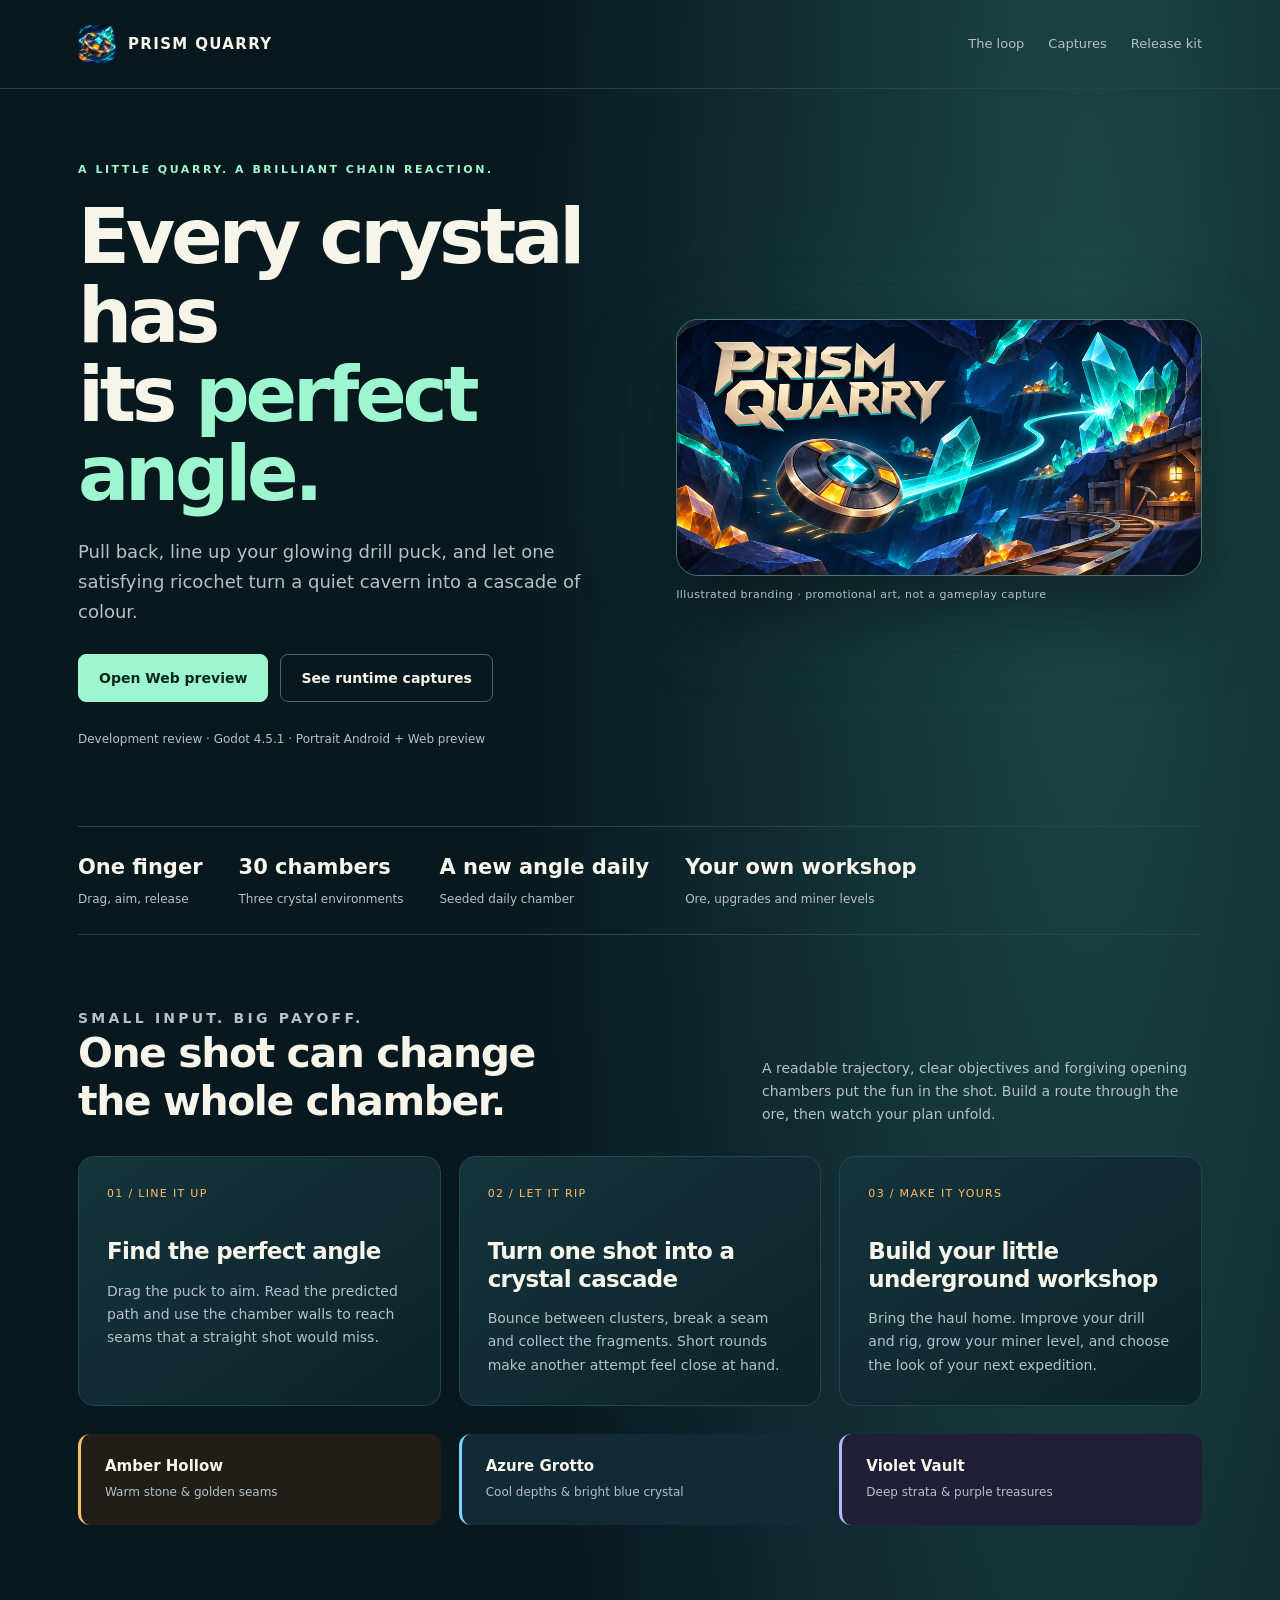
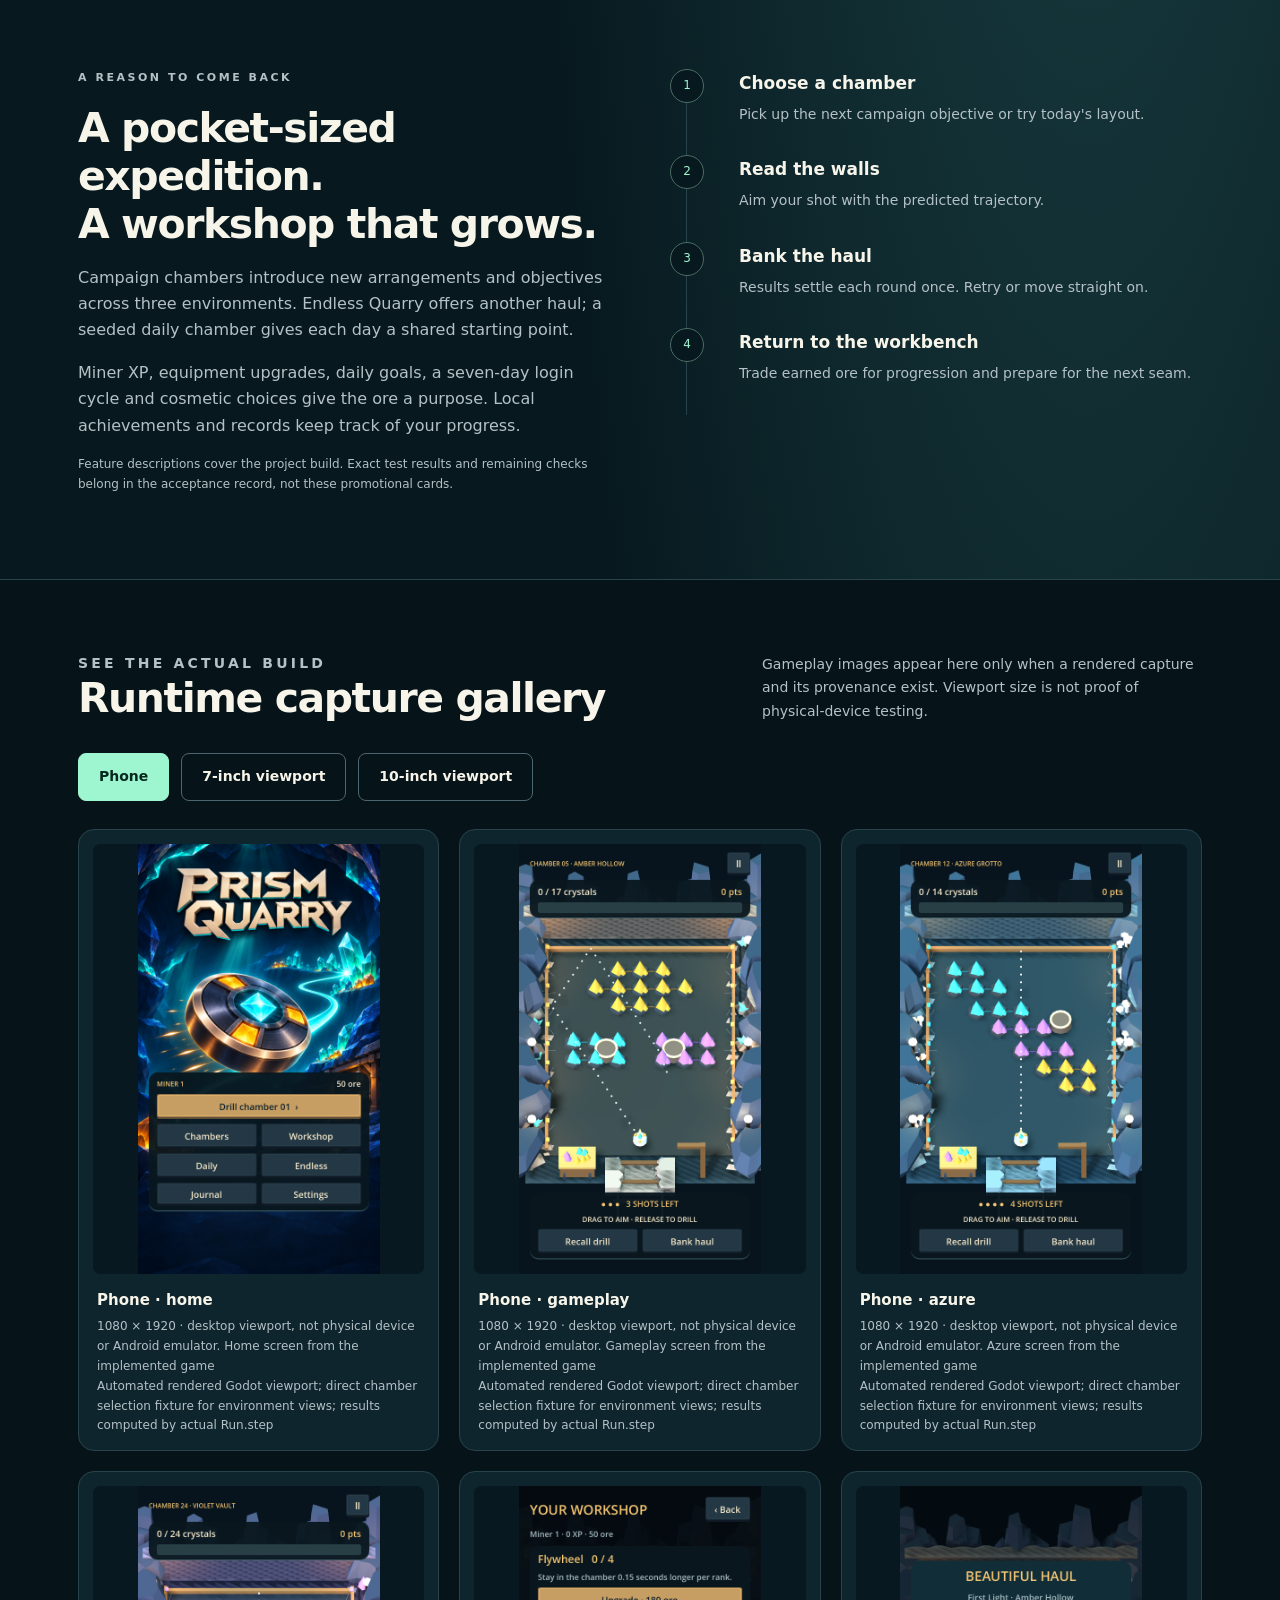
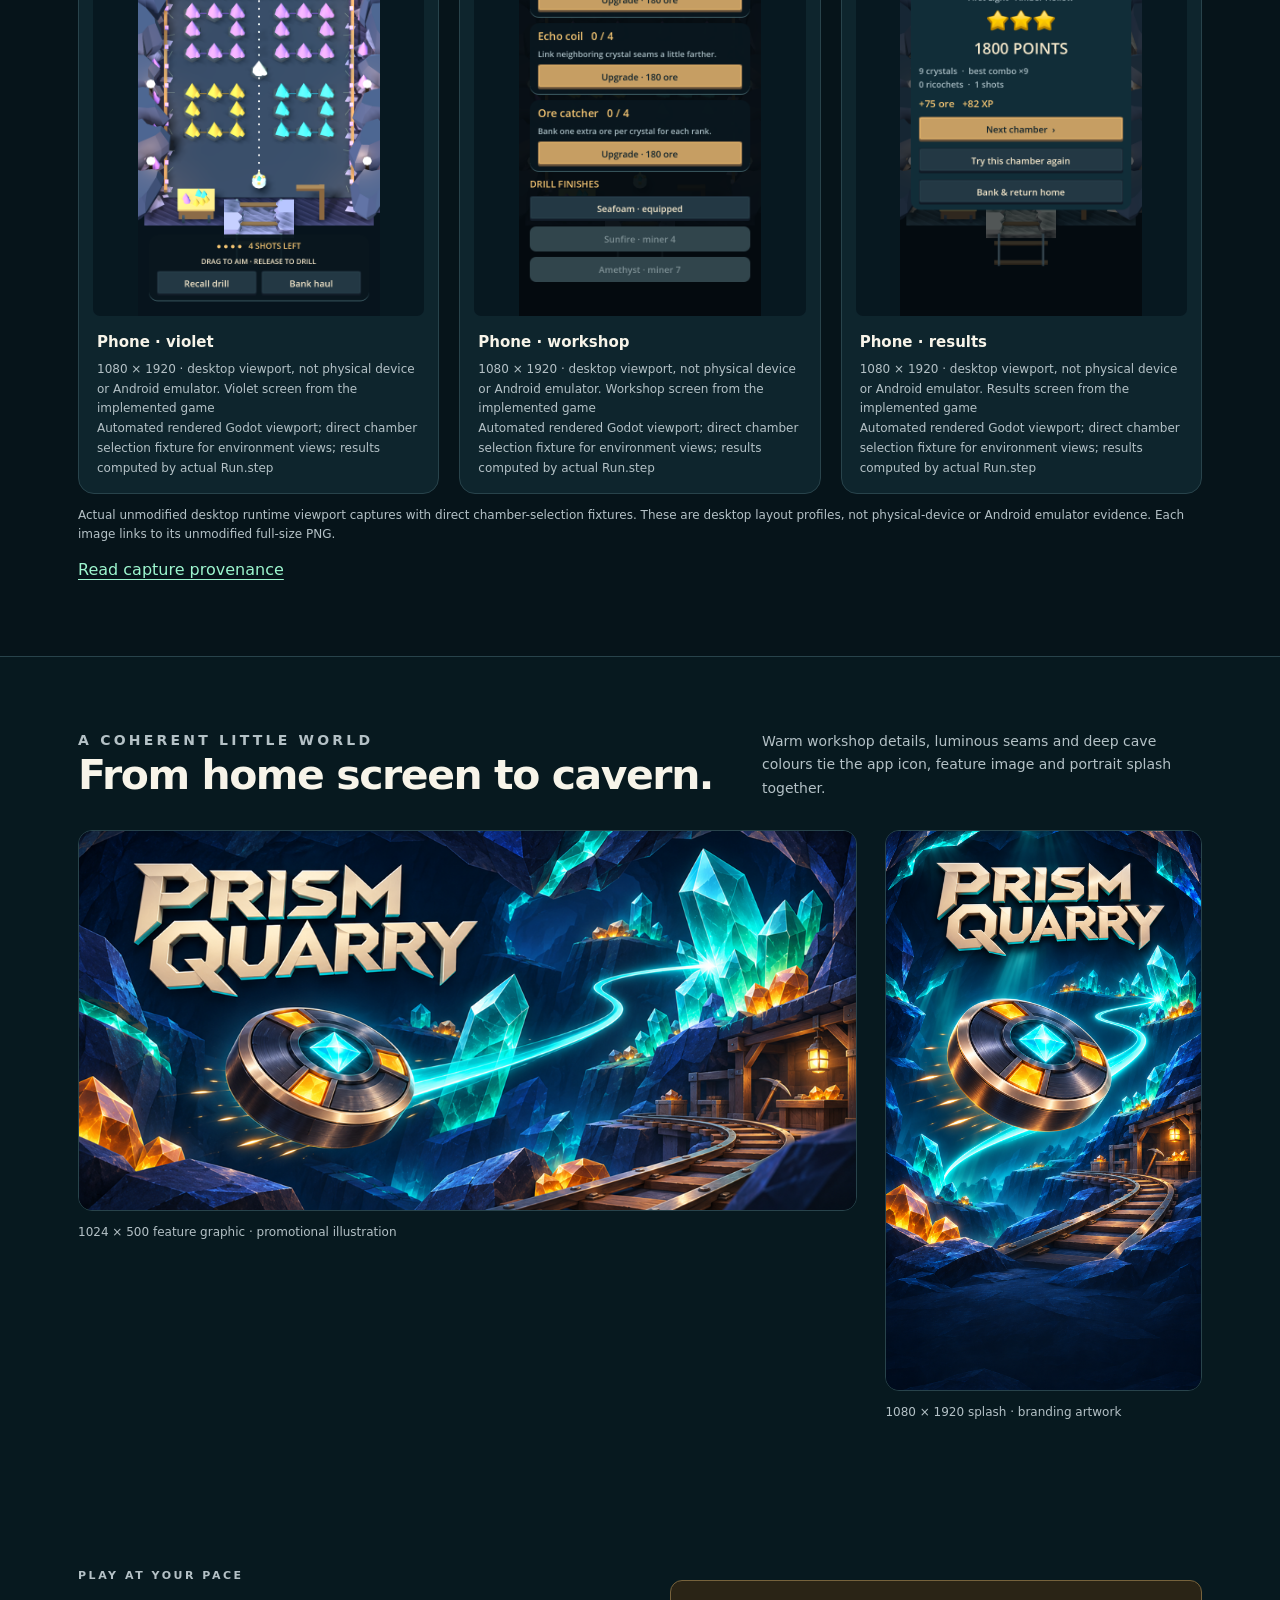
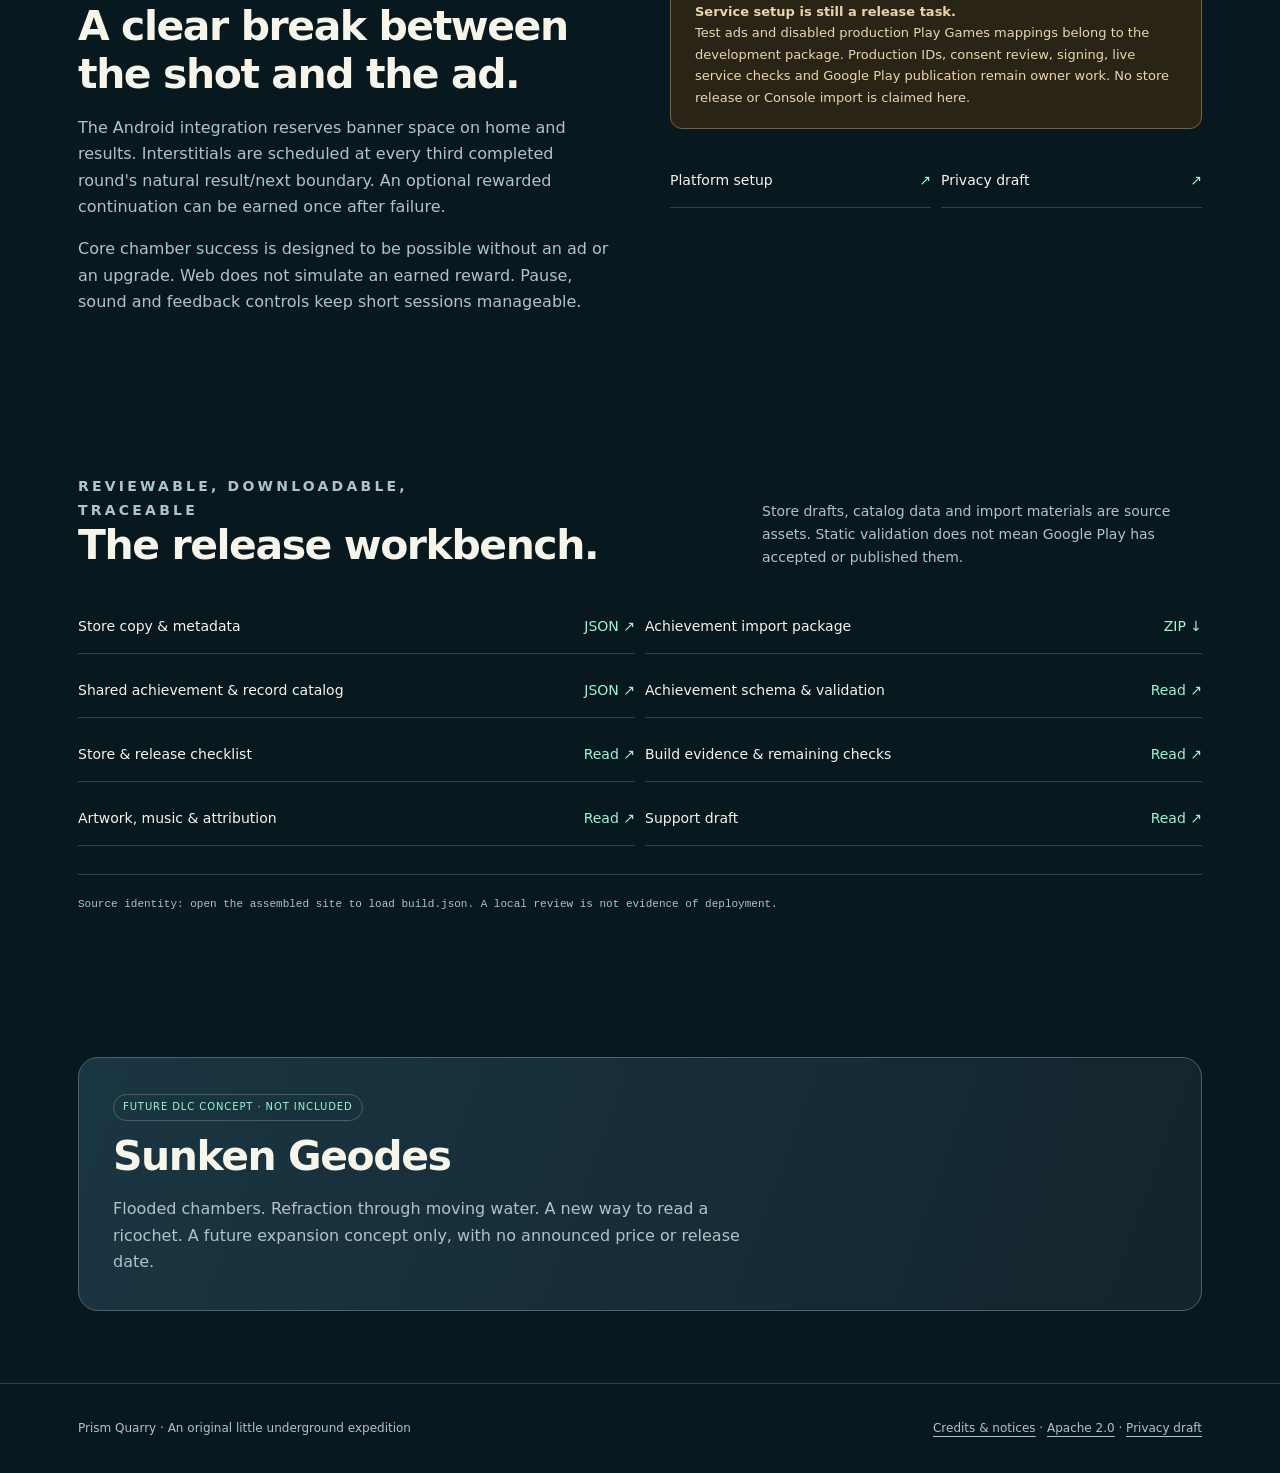
==== review/index.html @ 819bed55 "Build Prism Quarry crystal cascade arcade game" ====
<!doctype html>
<html lang="en"><head><meta charset="utf-8"><meta name="viewport" content="width=device-width,initial-scale=1"><meta name="theme-color" content="#07191f"><meta name="description" content="Prism Quarry development review: a one-finger crystal ricochet game, genuine runtime evidence, and release materials."><title>Prism Quarry — The next great angle</title><link rel="icon" href="../marketing/app-icon-512.png"><link rel="stylesheet" href="style.css"></head>
<body><a class="skip" href="#main">Skip to content</a><header><div class="wrap nav"><a class="brand" href="../"><img src="../marketing/app-icon-512.png" alt="">PRISM QUARRY</a><nav aria-label="Main"><a href="#gameplay">The loop</a><a href="#captures">Captures</a><a href="#release">Release kit</a></nav></div></header>
<main id="main"><div class="wrap"><div class="hero"><div><p class="eyebrow">A little quarry. A brilliant chain reaction.</p><h1>Every crystal has<br>its <em>perfect angle.</em></h1><p class="lede">Pull back, line up your glowing drill puck, and let one satisfying ricochet turn a quiet cavern into a cascade of colour.</p><div class="actions"><a class="button" href="../">Open Web preview</a><a class="button secondary" href="#captures">See runtime captures</a></div><p class="fine">Development review · Godot 4.5.1 · Portrait Android + Web preview</p></div><figure class="hero-art"><img src="../marketing/feature-graphic-1024x500.png" alt="Prism Quarry illustrated cave key art" width="1024" height="500"><figcaption>Illustrated branding · promotional art, not a gameplay capture</figcaption></figure></div><div class="rule"><div><b>One finger</b><span>Drag, aim, release</span></div><div><b>30 chambers</b><span>Three crystal environments</span></div><div><b>A new angle daily</b><span>Seeded daily chamber</span></div><div><b>Your own workshop</b><span>Ore, upgrades and miner levels</span></div></div>
<section id="gameplay"><div class="section-head"><div><p class="eyebrow">Small input. Big payoff.</p><h2>One shot can change<br>the whole chamber.</h2></div><p>A readable trajectory, clear objectives and forgiving opening chambers put the fun in the shot. Build a route through the ore, then watch your plan unfold.</p></div><div class="cards"><article class="card"><span class="number">01 / LINE IT UP</span><h3>Find the perfect angle</h3><p>Drag the puck to aim. Read the predicted path and use the chamber walls to reach seams that a straight shot would miss.</p></article><article class="card"><span class="number">02 / LET IT RIP</span><h3>Turn one shot into a crystal cascade</h3><p>Bounce between clusters, break a seam and collect the fragments. Short rounds make another attempt feel close at hand.</p></article><article class="card"><span class="number">03 / MAKE IT YOURS</span><h3>Build your little underground workshop</h3><p>Bring the haul home. Improve your drill and rig, grow your miner level, and choose the look of your next expedition.</p></article></div><div class="worlds"><div class="world"><b>Amber Hollow</b><small>Warm stone & golden seams</small></div><div class="world"><b>Azure Grotto</b><small>Cool depths & bright blue crystal</small></div><div class="world"><b>Violet Vault</b><small>Deep strata & purple treasures</small></div></div></section>
<section class="split"><div class="copy"><p class="eyebrow">A reason to come back</p><h2>A pocket-sized expedition.<br>A workshop that grows.</h2><p>Campaign chambers introduce new arrangements and objectives across three environments. Endless Quarry offers another haul; a seeded daily chamber gives each day a shared starting point.</p><p>Miner XP, equipment upgrades, daily goals, a seven-day login cycle and cosmetic choices give the ore a purpose. Local achievements and records keep track of your progress.</p><p class="fine">Feature descriptions cover the project build. Exact test results and remaining checks belong in the acceptance record, not these promotional cards.</p></div><ol class="steps"><li><b>Choose a chamber</b><span>Pick up the next campaign objective or try today's layout.</span></li><li><b>Read the walls</b><span>Aim your shot with the predicted trajectory.</span></li><li><b>Bank the haul</b><span>Results settle each round once. Retry or move straight on.</span></li><li><b>Return to the workbench</b><span>Trade earned ore for progression and prepare for the next seam.</span></li></ol></section></div>
<section id="captures" class="evidence"><div class="wrap"><div class="section-head"><div><p class="eyebrow">See the actual build</p><h2>Runtime capture gallery</h2></div><p>Gameplay images appear here only when a rendered capture and its provenance exist. Viewport size is not proof of physical-device testing.</p></div><div id="capture-gallery" class="gallery"><div class="pending"><b>Runtime captures pending</b>The capture manifest has not been loaded. Serve this review over HTTP to load available evidence; no promotional image stands in for gameplay.</div></div><p class="fine" id="capture-note">Capture source and device class will be shown per image. Emulator and physical Android results require separate evidence.</p><a href="../marketing/screenshots/provenance.json">Read capture provenance</a></div></section>
<div class="wrap"><section><div class="section-head"><div><p class="eyebrow">A coherent little world</p><h2>From home screen to cavern.</h2></div><p>Warm workshop details, luminous seams and deep cave colours tie the app icon, feature image and portrait splash together.</p></div><div class="art-grid"><figure><img src="../marketing/feature-graphic-1024x500.png" alt="Prism Quarry illustrated feature graphic" width="1024" height="500" loading="lazy"><figcaption>1024 × 500 feature graphic · promotional illustration</figcaption></figure><figure><img src="../marketing/splash-1080x1920.png" alt="Prism Quarry portrait splash illustration" width="1080" height="1920" loading="lazy"><figcaption>1080 × 1920 splash · branding artwork</figcaption></figure></div></section>
<section class="split"><div class="copy"><p class="eyebrow">Play at your pace</p><h2>A clear break between<br>the shot and the ad.</h2><p>The Android integration reserves banner space on home and results. Interstitials are scheduled at every third completed round's natural result/next boundary. An optional rewarded continuation can be earned once after failure.</p><p>Core chamber success is designed to be possible without an ad or an upgrade. Web does not simulate an earned reward. Pause, sound and feedback controls keep short sessions manageable.</p></div><div><p class="note"><strong>Service setup is still a release task.</strong><br>Test ads and disabled production Play Games mappings belong to the development package. Production IDs, consent review, signing, live service checks and Google Play publication remain owner work. No store release or Console import is claimed here.</p><div class="resources"><a class="resource" href="../docs/PLATFORM_SETUP.md">Platform setup <span>↗</span></a><a class="resource" href="../marketing/store/privacy-draft.html">Privacy draft <span>↗</span></a></div></div></section>
<section id="release"><div class="section-head"><div><p class="eyebrow">Reviewable, downloadable, traceable</p><h2>The release workbench.</h2></div><p>Store drafts, catalog data and import materials are source assets. Static validation does not mean Google Play has accepted or published them.</p></div><div class="resources"><a class="resource" href="../marketing/store/store-listing.json">Store copy & metadata <span>JSON ↗</span></a><a class="resource" href="../marketing/play-games-achievements/prism-quarry-achievements-google-play.zip" download>Achievement import package <span>ZIP ↓</span></a><a class="resource" href="../game/catalog.json">Shared achievement & record catalog <span>JSON ↗</span></a><a class="resource" href="../docs/ACHIEVEMENTS_IMPORT.md">Achievement schema & validation <span>Read ↗</span></a><a class="resource" href="../docs/STORE_AND_RELEASE.md">Store & release checklist <span>Read ↗</span></a><a class="resource" href="../docs/ACCEPTANCE.md">Build evidence & remaining checks <span>Read ↗</span></a><a class="resource" href="../docs/ART_AUDIO.md">Artwork, music & attribution <span>Read ↗</span></a><a class="resource" href="../marketing/store/support.html">Support draft <span>Read ↗</span></a></div><div class="build" id="build-identity">Source identity: open the assembled site to load build.json. A local review is not evidence of deployment.</div></section>
<section><div class="future"><span class="badge">Future DLC concept · not included</span><h2>Sunken Geodes</h2><p>Flooded chambers. Refraction through moving water. A new way to read a ricochet. A future expansion concept only, with no announced price or release date.</p></div></section></div></main><footer><div class="wrap"><span>Prism Quarry · An original little underground expedition</span><span><a href="../NOTICE">Credits & notices</a> · <a href="../LICENSE">Apache 2.0</a> · <a href="../marketing/store/privacy-draft.html">Privacy draft</a></span></div></footer><script src="review.js"></script></body></html>
---- review/style.css ----
:root{color-scheme:dark;--ink:#f7f4e9;--muted:#b4c1c6;--bg:#07191f;--panel:#102830;--line:#28434b;--mint:#9df6cf;--amber:#ffbe68;--violet:#bcb1ff;font-family:Inter,ui-sans-serif,system-ui,-apple-system,BlinkMacSystemFont,"Segoe UI",sans-serif;font-synthesis:none;scroll-behavior:smooth}*{box-sizing:border-box}body{margin:0;background:radial-gradient(ellipse at 85% 5%,#1d4548 0,transparent 38%),var(--bg);color:var(--ink);line-height:1.65}a{color:var(--mint);text-underline-offset:4px}a:hover{color:#fff}button,a{touch-action:manipulation}button{font:inherit}.wrap{max-width:1180px;margin:auto;padding:0 28px}header{border-bottom:1px solid var(--line)}.nav{min-height:88px;display:flex;justify-content:space-between;align-items:center;gap:24px}.brand{color:var(--ink);text-decoration:none;font-weight:800;letter-spacing:.09em;font-size:15px;display:flex;align-items:center;gap:12px}.brand img{width:38px;height:38px;border-radius:10px}.nav nav{display:flex;gap:24px;flex-wrap:wrap}.nav nav a{font-size:13px;color:var(--muted);text-decoration:none}.eyebrow{text-transform:uppercase;font-size:11px;letter-spacing:.23em;font-weight:800;color:var(--mint);margin:0 0 18px}.hero{padding:72px 0 64px;display:grid;grid-template-columns:1.05fr 1fr;gap:46px;align-items:center}.hero h1{font-size:clamp(42px,6vw,76px);line-height:1.04;letter-spacing:-.055em;margin:0 0 24px;font-weight:850}.hero h1 em{color:var(--mint);font-style:normal}.lede{color:var(--muted);font-size:18px;max-width:560px}.actions{display:flex;flex-wrap:wrap;gap:12px;margin:28px 0}.button{display:inline-flex;justify-content:center;align-items:center;min-height:48px;border:1px solid var(--mint);background:var(--mint);padding:11px 20px;border-radius:8px;color:#08271e;text-decoration:none;font-weight:750;font-size:14px;cursor:pointer}.button:hover{color:#061b17;background:#c2ffe4}.button.secondary{background:transparent;color:var(--ink);border-color:#4c666f}.button.secondary:hover{border-color:var(--mint)}.fine{font-size:12px;color:var(--muted)}.hero-art{position:relative;margin:0;isolation:isolate}.hero-art:before{content:"";position:absolute;z-index:-1;inset:15% 8%;background:#45cda7;filter:blur(90px);opacity:.17}.hero-art img{display:block;width:100%;height:auto;border:1px solid #49746a;border-radius:22px;box-shadow:0 32px 80px #0008}.hero-art figcaption{font-size:11px;color:var(--muted);margin-top:10px;letter-spacing:.04em}.rule{display:flex;gap:36px;flex-wrap:wrap;border-top:1px solid var(--line);border-bottom:1px solid var(--line);padding:23px 0}.rule b{color:var(--ink);font-size:21px;display:block}.rule span{font-size:12px;color:var(--muted)}section{padding:72px 0}.section-head{display:flex;justify-content:space-between;gap:30px;align-items:end;margin-bottom:30px}.section-head h2,h2{font-size:clamp(28px,3.2vw,42px);line-height:1.17;letter-spacing:-.035em;margin:0}.section-head p{max-width:440px;color:var(--muted);margin:0;font-size:14px}.cards{display:grid;grid-template-columns:repeat(3,1fr);gap:18px}.card{padding:28px;border:1px solid var(--line);border-radius:16px;background:linear-gradient(145deg,#15333b,#0c242c)}.card .number{font-size:11px;letter-spacing:.12em;color:var(--amber);margin-bottom:35px;display:block}.card h3{font-size:23px;line-height:1.2;letter-spacing:-.03em;margin:0 0 14px}.card p{font-size:14px;color:var(--muted);margin:0}.worlds{margin-top:28px;display:grid;grid-template-columns:repeat(3,1fr);gap:18px}.world{padding:20px 24px;border-radius:12px;background:#211e17;border-left:3px solid var(--amber)}.world:nth-child(2){background:#112a35;border-color:#78d7fc}.world:nth-child(3){background:#211e37;border-color:var(--violet)}.world b{display:block;font-size:15px}.world small{color:var(--muted);font-size:12px}.split{display:grid;grid-template-columns:1fr 1fr;gap:60px;align-items:start}.copy p{color:var(--muted)}.copy h3{margin-top:32px}.steps{counter-reset:steps;list-style:none;margin:0;padding:0}.steps li{counter-increment:steps;position:relative;padding:0 0 28px 52px;border-left:1px solid var(--line);margin-left:16px}.steps li:before{content:counter(steps);position:absolute;left:-17px;top:0;width:32px;height:32px;display:grid;place-items:center;border:1px solid #4a6c63;background:var(--bg);border-radius:50%;font-size:12px;color:var(--mint)}.steps b{display:block;font-size:17px;margin-bottom:4px}.steps span{font-size:14px;color:var(--muted)}.evidence{border-top:1px solid var(--line);border-bottom:1px solid var(--line);background:#06141a}.gallery{display:grid;grid-template-columns:repeat(3,minmax(0,1fr));gap:20px}.capture{margin:0;background:#0e252d;border:1px solid var(--line);border-radius:16px;padding:14px;min-width:0}.capture a{display:block}.capture img{width:100%;height:430px;object-fit:contain;display:block;background:#071820;border-radius:7px}.capture figcaption{font-size:12px;color:var(--muted);padding:14px 4px 0;overflow-wrap:anywhere}.capture strong{display:block;color:var(--ink);font-size:15px;margin-bottom:5px}.pending{padding:32px;border:1px dashed #52636a;border-radius:14px;color:var(--muted);grid-column:1/-1}.pending b{color:var(--ink);display:block;margin-bottom:6px}.badge{display:inline-block;font-size:10px;border:1px solid #496259;padding:4px 9px;border-radius:20px;letter-spacing:.09em;text-transform:uppercase;color:var(--mint)}.art-grid{display:grid;grid-template-columns:1.6fr .65fr;gap:28px;align-items:start}.art-grid figure{margin:0}.art-grid img{max-width:100%;height:auto;border-radius:14px;border:1px solid var(--line);display:block}.art-grid figcaption{color:var(--muted);font-size:12px;padding-top:12px}.note{border:1px solid #76623c;background:#2a2416;padding:20px 24px;border-radius:12px;font-size:13px;color:#ead6ae}.resources{display:grid;grid-template-columns:repeat(2,minmax(0,1fr));gap:10px;margin-top:25px}.resource{display:flex;justify-content:space-between;align-items:center;gap:20px;border-bottom:1px solid var(--line);padding:15px 0;text-decoration:none;color:var(--ink);font-size:14px}.resource span{color:var(--mint)}.future{border:1px solid #50616b;border-radius:20px;padding:34px;background:linear-gradient(110deg,#1a3642,#13242c)}.future p{max-width:660px;color:var(--muted);margin-bottom:0}.future h2{margin:12px 0}.build{font-family:ui-monospace,SFMono-Regular,Consolas,monospace;font-size:11px;overflow-wrap:anywhere;color:var(--muted);border-top:1px solid var(--line);padding-top:20px;margin-top:28px}footer{padding:35px 0;border-top:1px solid var(--line);font-size:12px;color:var(--muted)}footer .wrap{display:flex;justify-content:space-between;gap:20px;flex-wrap:wrap}footer a{color:var(--muted)}:focus-visible{outline:3px solid var(--amber);outline-offset:5px}.skip{position:absolute;top:-100px;left:20px;z-index:30;background:var(--mint);color:#062018;padding:12px}.skip:focus{top:10px}.play-shell{padding:22px;border:1px solid var(--line);border-radius:20px;background:#041116;display:grid;place-items:center}.play-shell iframe{width:100%;max-width:460px;height:min(82vh,820px);min-height:500px;border:0;border-radius:10px;background:#0b2028}.play-intro{text-align:center;max-width:470px;padding:60px 20px}.play-intro h2{font-size:32px}.play-intro p{color:var(--muted)}[hidden]{display:none!important}@media(max-width:850px){.hero{grid-template-columns:1fr;padding:44px 0;gap:30px}.hero-art{max-width:640px}.hero h1{font-size:58px}.cards{grid-template-columns:1fr}.card .number{margin-bottom:16px}.worlds{gap:10px}.world{padding:16px}.split{grid-template-columns:1fr;gap:28px}.section-head{display:block}.section-head p{margin-top:16px}.gallery{grid-template-columns:repeat(2,minmax(0,1fr))}.art-grid{grid-template-columns:1.4fr .7fr}section{padding:50px 0}}@media(max-width:520px){.wrap{padding:0 20px}.nav{min-height:76px;gap:12px}.nav nav{gap:14px}.nav nav a{font-size:12px}.brand{font-size:12px;letter-spacing:.04em}.brand img{width:28px;height:28px}.hero h1{font-size:44px}.lede{font-size:16px}.worlds,.gallery,.art-grid,.resources{grid-template-columns:1fr}.capture img{height:500px}.rule{gap:22px}.rule b{font-size:19px}.rule span{font-size:11px}.future{padding:25px}.play-shell{padding:6px}.play-shell iframe{min-height:480px}.art-grid figure:last-child{max-width:300px;margin:auto}}@media(prefers-reduced-motion:reduce){html{scroll-behavior:auto}*{animation:none!important;transition:none!important}}
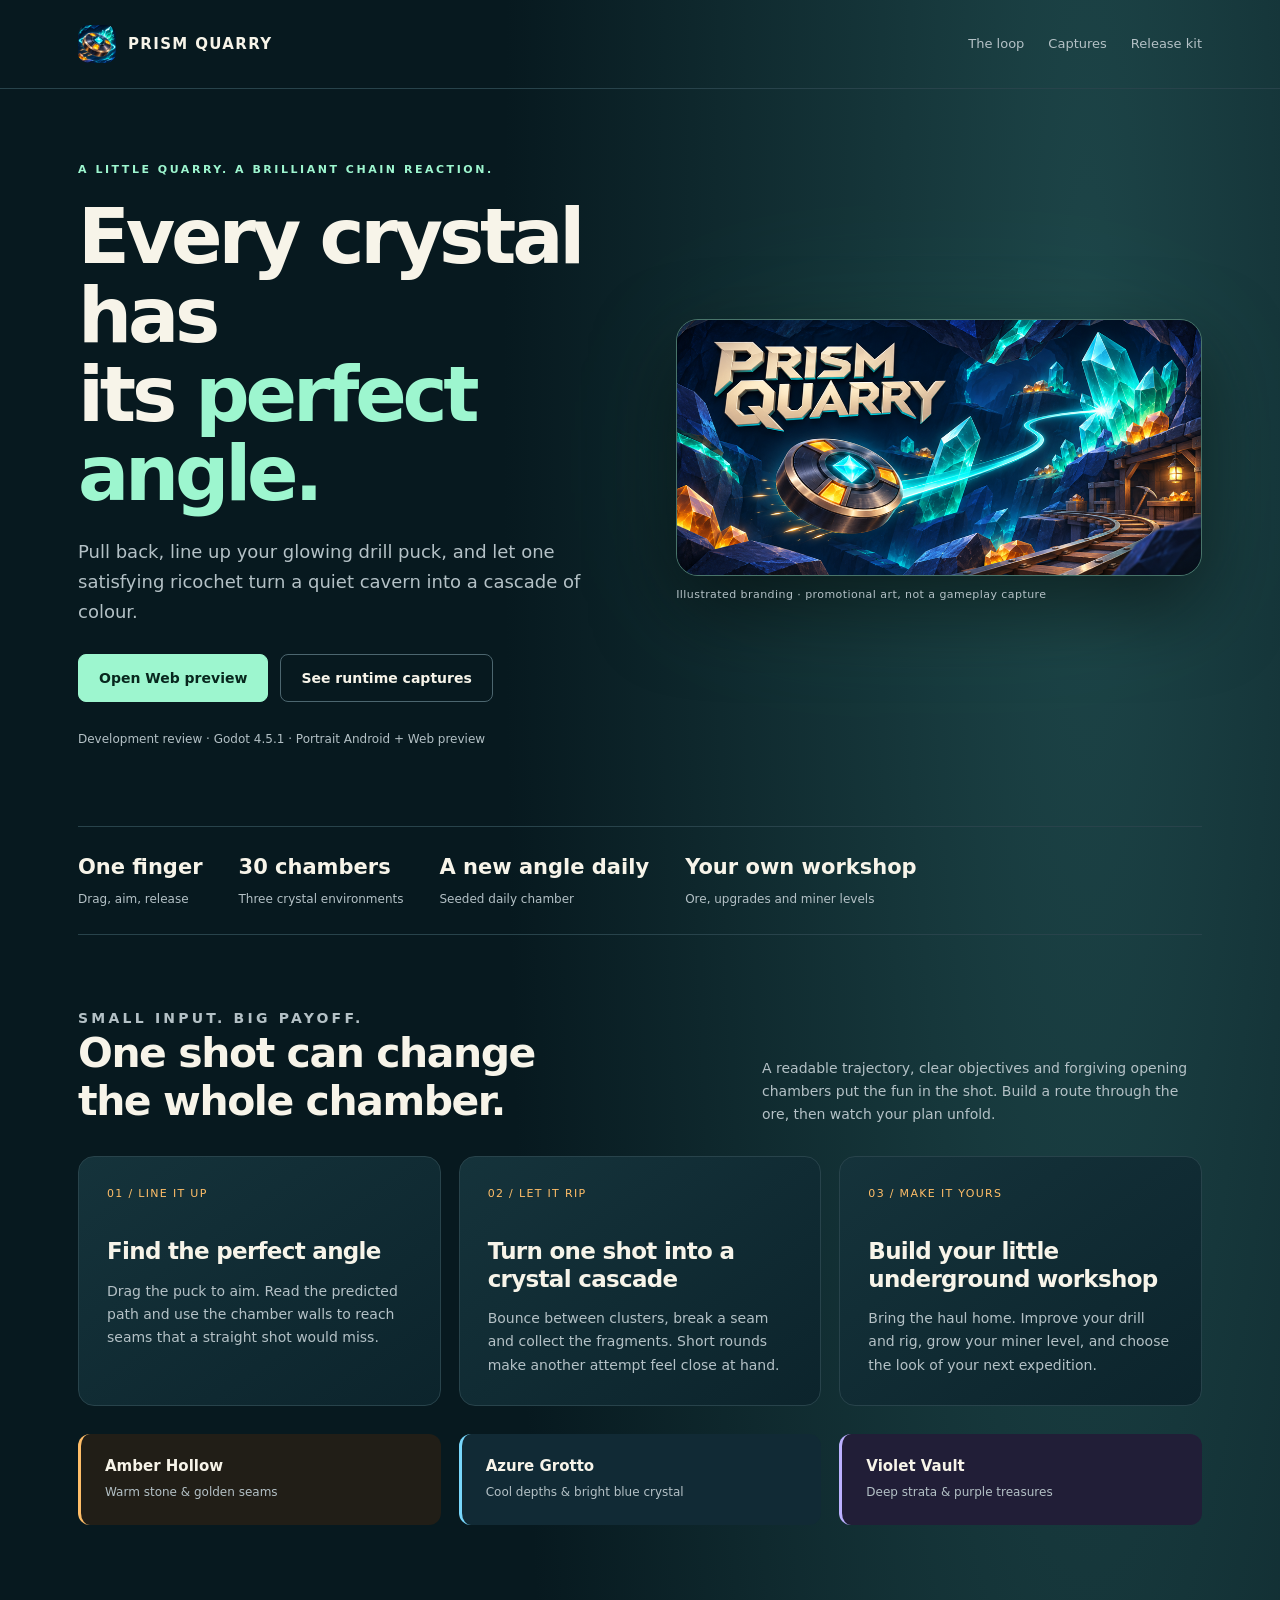
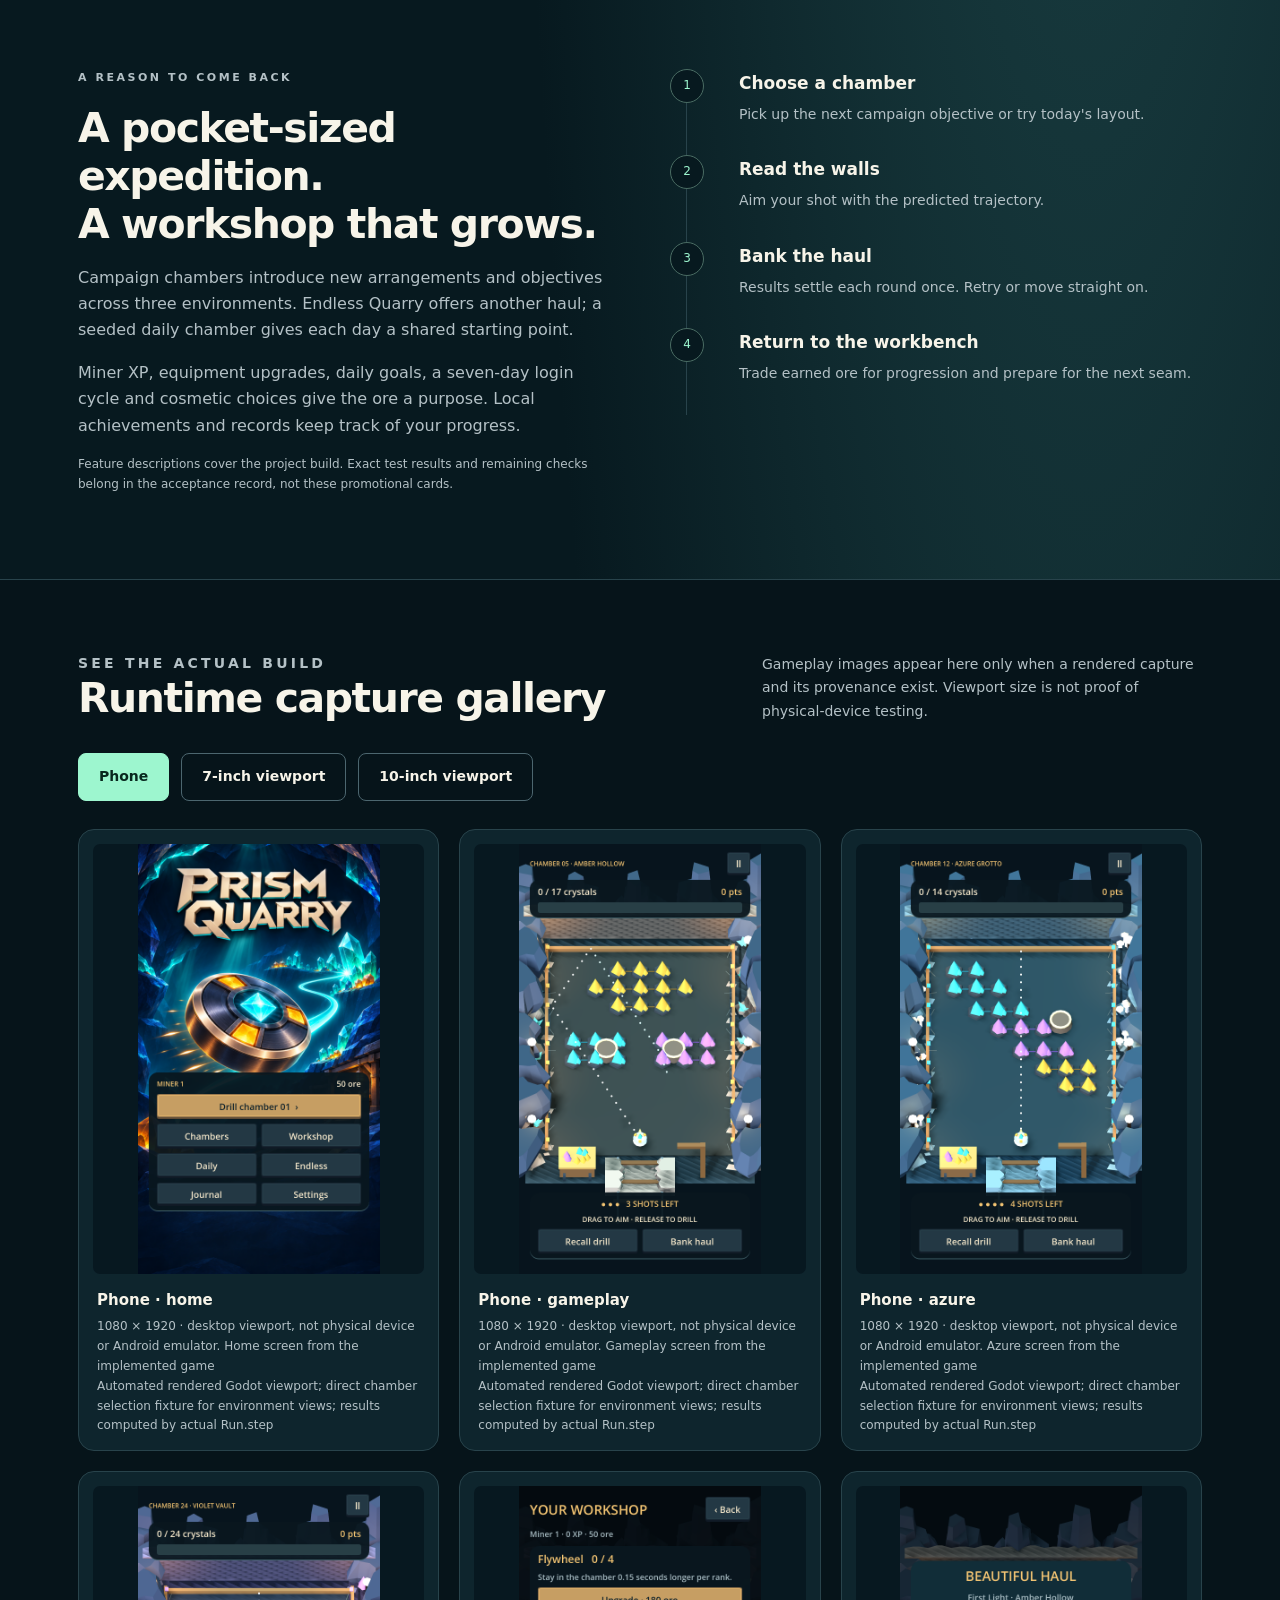
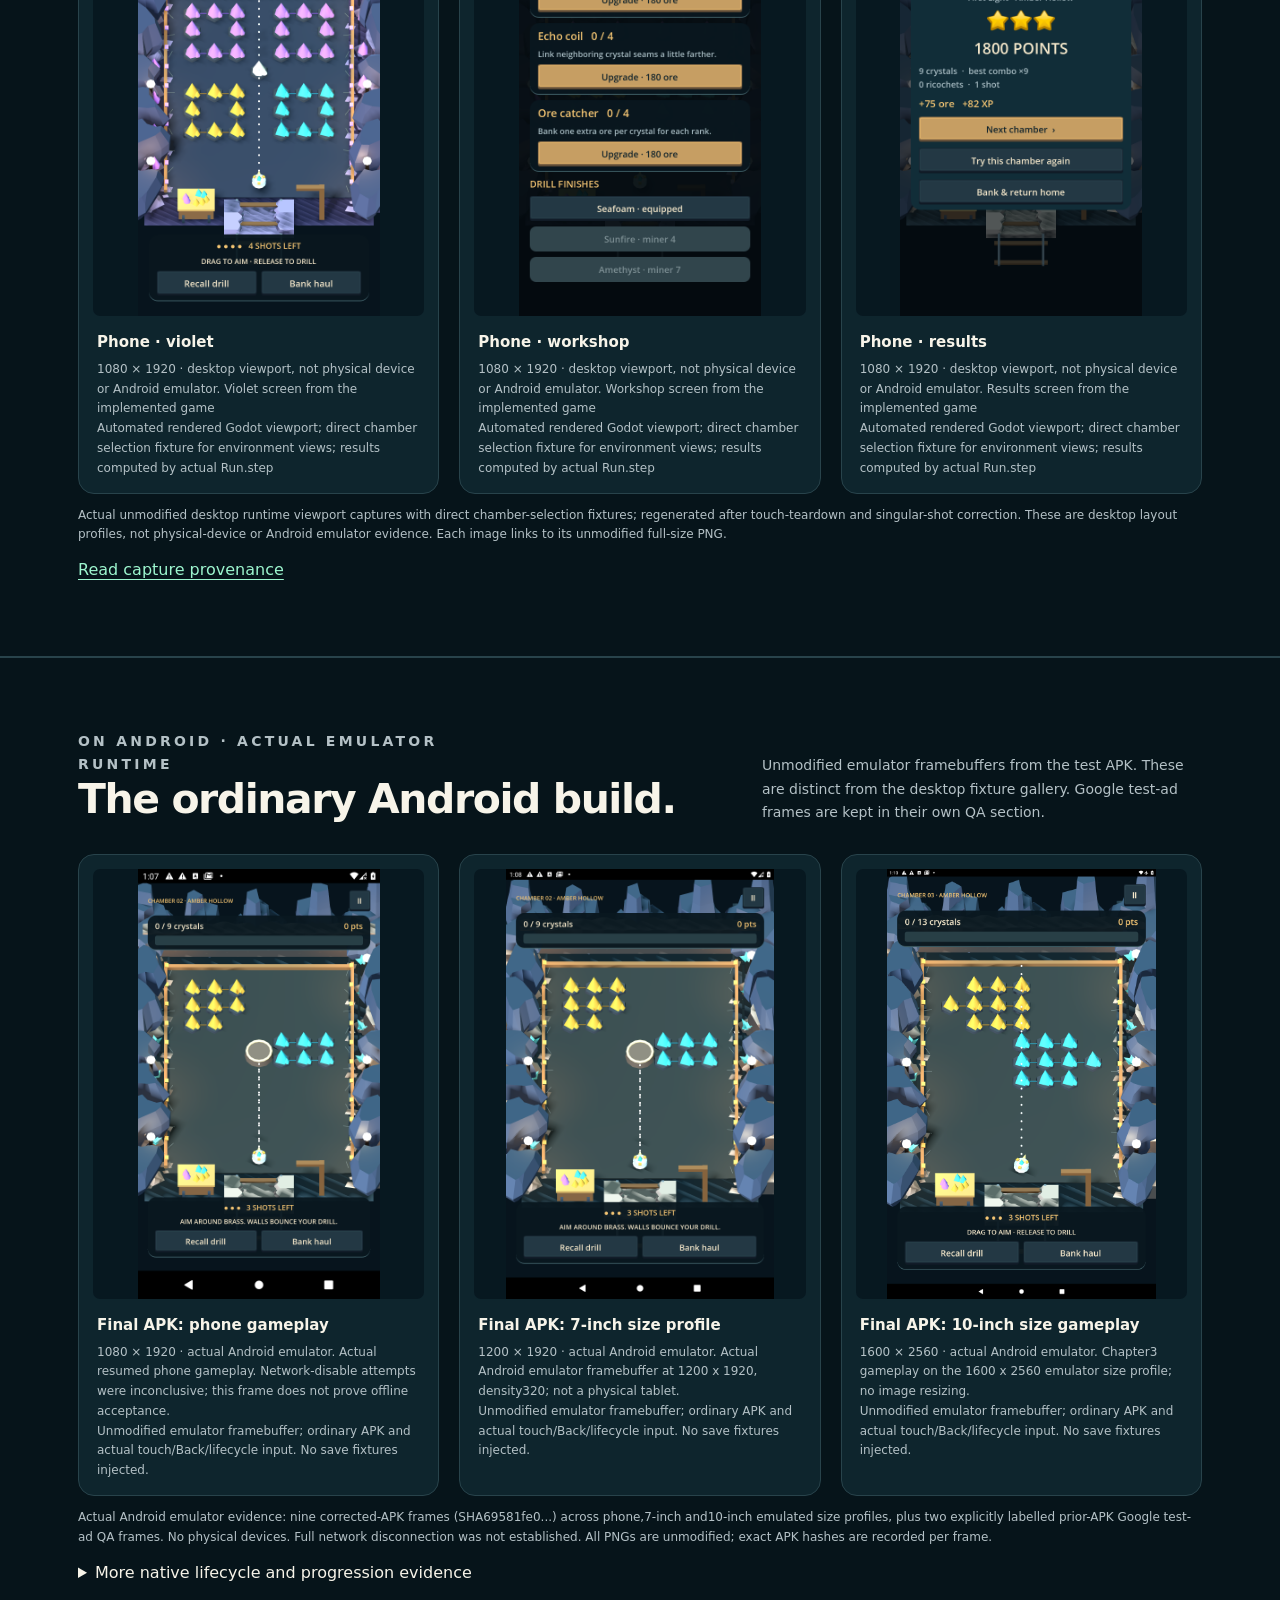
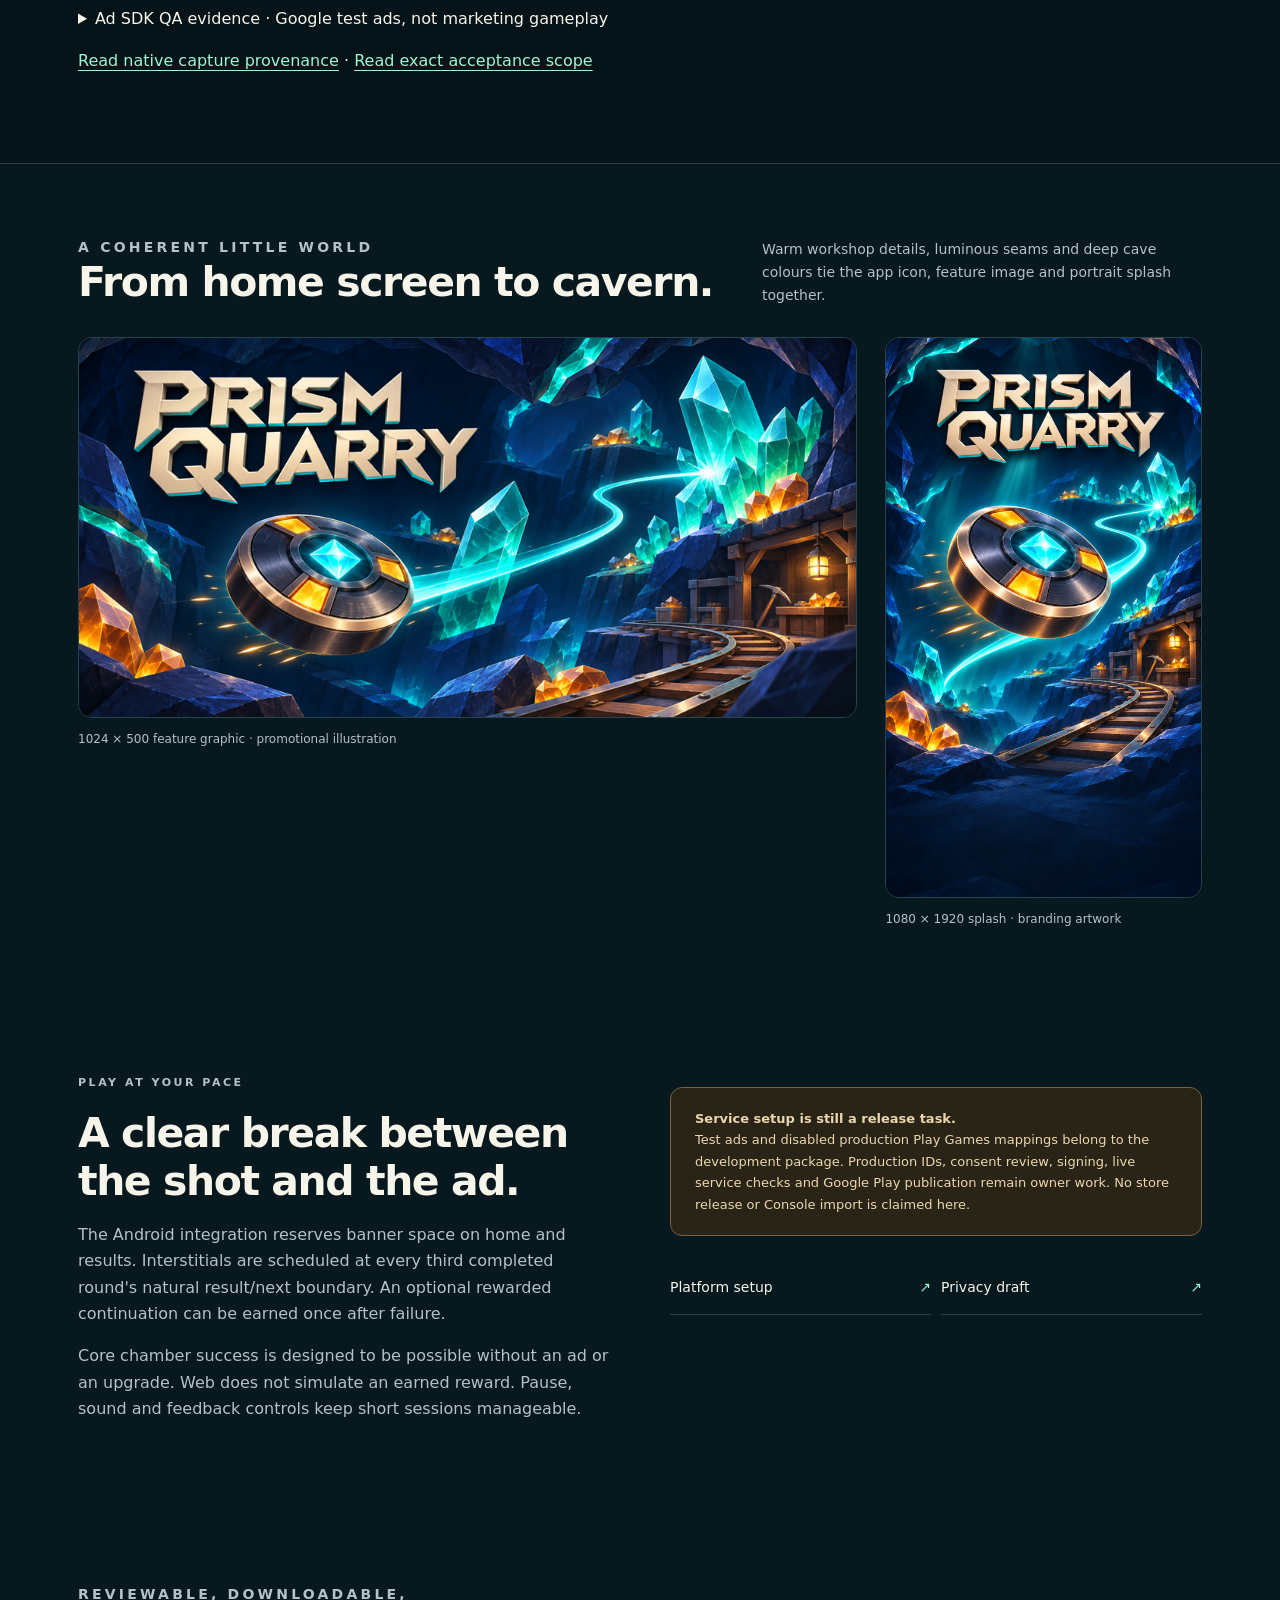
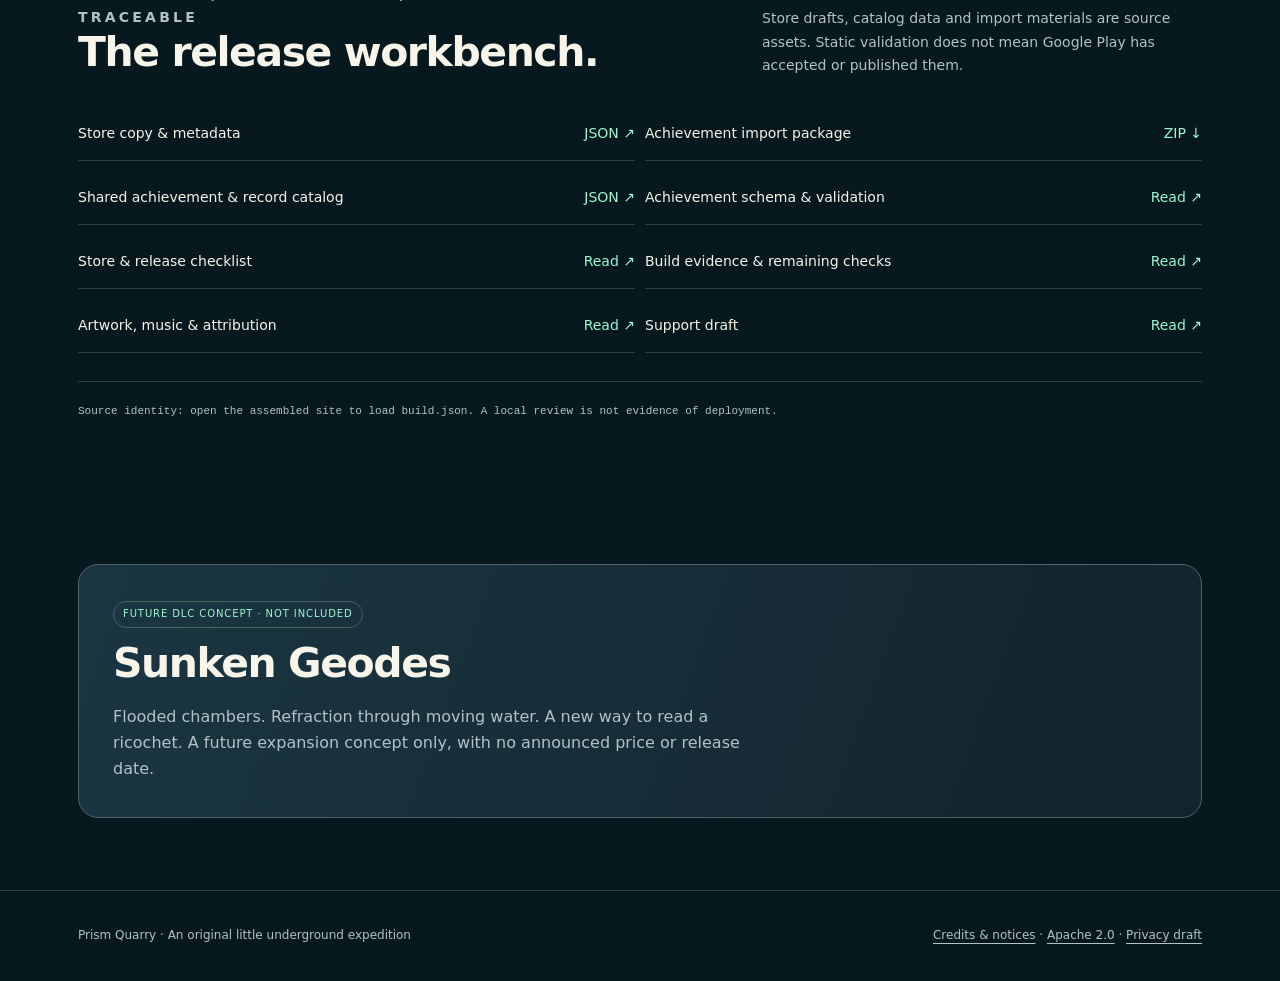
==== commit 1dc9b1d4: "Finalize native evidence, review, and reproducible acceptance checks" ====
--- a/review/index.html
+++ b/review/index.html
@@ -1,11 +1,11 @@
-<!doctype html>
-<html lang="en"><head><meta charset="utf-8"><meta name="viewport" content="width=device-width,initial-scale=1"><meta name="theme-color" content="#07191f"><meta name="description" content="Prism Quarry development review: a one-finger crystal ricochet game, genuine runtime evidence, and release materials."><title>Prism Quarry — The next great angle</title><link rel="icon" href="../marketing/app-icon-512.png"><link rel="stylesheet" href="style.css"></head>
-<body><a class="skip" href="#main">Skip to content</a><header><div class="wrap nav"><a class="brand" href="../"><img src="../marketing/app-icon-512.png" alt="">PRISM QUARRY</a><nav aria-label="Main"><a href="#gameplay">The loop</a><a href="#captures">Captures</a><a href="#release">Release kit</a></nav></div></header>
-<main id="main"><div class="wrap"><div class="hero"><div><p class="eyebrow">A little quarry. A brilliant chain reaction.</p><h1>Every crystal has<br>its <em>perfect angle.</em></h1><p class="lede">Pull back, line up your glowing drill puck, and let one satisfying ricochet turn a quiet cavern into a cascade of colour.</p><div class="actions"><a class="button" href="../">Open Web preview</a><a class="button secondary" href="#captures">See runtime captures</a></div><p class="fine">Development review · Godot 4.5.1 · Portrait Android + Web preview</p></div><figure class="hero-art"><img src="../marketing/feature-graphic-1024x500.png" alt="Prism Quarry illustrated cave key art" width="1024" height="500"><figcaption>Illustrated branding · promotional art, not a gameplay capture</figcaption></figure></div><div class="rule"><div><b>One finger</b><span>Drag, aim, release</span></div><div><b>30 chambers</b><span>Three crystal environments</span></div><div><b>A new angle daily</b><span>Seeded daily chamber</span></div><div><b>Your own workshop</b><span>Ore, upgrades and miner levels</span></div></div>
-<section id="gameplay"><div class="section-head"><div><p class="eyebrow">Small input. Big payoff.</p><h2>One shot can change<br>the whole chamber.</h2></div><p>A readable trajectory, clear objectives and forgiving opening chambers put the fun in the shot. Build a route through the ore, then watch your plan unfold.</p></div><div class="cards"><article class="card"><span class="number">01 / LINE IT UP</span><h3>Find the perfect angle</h3><p>Drag the puck to aim. Read the predicted path and use the chamber walls to reach seams that a straight shot would miss.</p></article><article class="card"><span class="number">02 / LET IT RIP</span><h3>Turn one shot into a crystal cascade</h3><p>Bounce between clusters, break a seam and collect the fragments. Short rounds make another attempt feel close at hand.</p></article><article class="card"><span class="number">03 / MAKE IT YOURS</span><h3>Build your little underground workshop</h3><p>Bring the haul home. Improve your drill and rig, grow your miner level, and choose the look of your next expedition.</p></article></div><div class="worlds"><div class="world"><b>Amber Hollow</b><small>Warm stone & golden seams</small></div><div class="world"><b>Azure Grotto</b><small>Cool depths & bright blue crystal</small></div><div class="world"><b>Violet Vault</b><small>Deep strata & purple treasures</small></div></div></section>
-<section class="split"><div class="copy"><p class="eyebrow">A reason to come back</p><h2>A pocket-sized expedition.<br>A workshop that grows.</h2><p>Campaign chambers introduce new arrangements and objectives across three environments. Endless Quarry offers another haul; a seeded daily chamber gives each day a shared starting point.</p><p>Miner XP, equipment upgrades, daily goals, a seven-day login cycle and cosmetic choices give the ore a purpose. Local achievements and records keep track of your progress.</p><p class="fine">Feature descriptions cover the project build. Exact test results and remaining checks belong in the acceptance record, not these promotional cards.</p></div><ol class="steps"><li><b>Choose a chamber</b><span>Pick up the next campaign objective or try today's layout.</span></li><li><b>Read the walls</b><span>Aim your shot with the predicted trajectory.</span></li><li><b>Bank the haul</b><span>Results settle each round once. Retry or move straight on.</span></li><li><b>Return to the workbench</b><span>Trade earned ore for progression and prepare for the next seam.</span></li></ol></section></div>
-<section id="captures" class="evidence"><div class="wrap"><div class="section-head"><div><p class="eyebrow">See the actual build</p><h2>Runtime capture gallery</h2></div><p>Gameplay images appear here only when a rendered capture and its provenance exist. Viewport size is not proof of physical-device testing.</p></div><div id="capture-gallery" class="gallery"><div class="pending"><b>Runtime captures pending</b>The capture manifest has not been loaded. Serve this review over HTTP to load available evidence; no promotional image stands in for gameplay.</div></div><p class="fine" id="capture-note">Capture source and device class will be shown per image. Emulator and physical Android results require separate evidence.</p><a href="../marketing/screenshots/provenance.json">Read capture provenance</a></div></section>
-<div class="wrap"><section><div class="section-head"><div><p class="eyebrow">A coherent little world</p><h2>From home screen to cavern.</h2></div><p>Warm workshop details, luminous seams and deep cave colours tie the app icon, feature image and portrait splash together.</p></div><div class="art-grid"><figure><img src="../marketing/feature-graphic-1024x500.png" alt="Prism Quarry illustrated feature graphic" width="1024" height="500" loading="lazy"><figcaption>1024 × 500 feature graphic · promotional illustration</figcaption></figure><figure><img src="../marketing/splash-1080x1920.png" alt="Prism Quarry portrait splash illustration" width="1080" height="1920" loading="lazy"><figcaption>1080 × 1920 splash · branding artwork</figcaption></figure></div></section>
-<section class="split"><div class="copy"><p class="eyebrow">Play at your pace</p><h2>A clear break between<br>the shot and the ad.</h2><p>The Android integration reserves banner space on home and results. Interstitials are scheduled at every third completed round's natural result/next boundary. An optional rewarded continuation can be earned once after failure.</p><p>Core chamber success is designed to be possible without an ad or an upgrade. Web does not simulate an earned reward. Pause, sound and feedback controls keep short sessions manageable.</p></div><div><p class="note"><strong>Service setup is still a release task.</strong><br>Test ads and disabled production Play Games mappings belong to the development package. Production IDs, consent review, signing, live service checks and Google Play publication remain owner work. No store release or Console import is claimed here.</p><div class="resources"><a class="resource" href="../docs/PLATFORM_SETUP.md">Platform setup <span>↗</span></a><a class="resource" href="../marketing/store/privacy-draft.html">Privacy draft <span>↗</span></a></div></div></section>
-<section id="release"><div class="section-head"><div><p class="eyebrow">Reviewable, downloadable, traceable</p><h2>The release workbench.</h2></div><p>Store drafts, catalog data and import materials are source assets. Static validation does not mean Google Play has accepted or published them.</p></div><div class="resources"><a class="resource" href="../marketing/store/store-listing.json">Store copy & metadata <span>JSON ↗</span></a><a class="resource" href="../marketing/play-games-achievements/prism-quarry-achievements-google-play.zip" download>Achievement import package <span>ZIP ↓</span></a><a class="resource" href="../game/catalog.json">Shared achievement & record catalog <span>JSON ↗</span></a><a class="resource" href="../docs/ACHIEVEMENTS_IMPORT.md">Achievement schema & validation <span>Read ↗</span></a><a class="resource" href="../docs/STORE_AND_RELEASE.md">Store & release checklist <span>Read ↗</span></a><a class="resource" href="../docs/ACCEPTANCE.md">Build evidence & remaining checks <span>Read ↗</span></a><a class="resource" href="../docs/ART_AUDIO.md">Artwork, music & attribution <span>Read ↗</span></a><a class="resource" href="../marketing/store/support.html">Support draft <span>Read ↗</span></a></div><div class="build" id="build-identity">Source identity: open the assembled site to load build.json. A local review is not evidence of deployment.</div></section>
-<section><div class="future"><span class="badge">Future DLC concept · not included</span><h2>Sunken Geodes</h2><p>Flooded chambers. Refraction through moving water. A new way to read a ricochet. A future expansion concept only, with no announced price or release date.</p></div></section></div></main><footer><div class="wrap"><span>Prism Quarry · An original little underground expedition</span><span><a href="../NOTICE">Credits & notices</a> · <a href="../LICENSE">Apache 2.0</a> · <a href="../marketing/store/privacy-draft.html">Privacy draft</a></span></div></footer><script src="review.js"></script></body></html>
+<!doctype html>
+<html lang="en"><head><meta charset="utf-8"><meta name="viewport" content="width=device-width,initial-scale=1"><meta name="theme-color" content="#07191f"><meta name="description" content="Prism Quarry development review: a one-finger crystal ricochet game, genuine runtime evidence, and release materials."><title>Prism Quarry — The next great angle</title><link rel="icon" href="../marketing/app-icon-512.png"><link rel="stylesheet" href="style.css"></head>
+<body><a class="skip" href="#main">Skip to content</a><header><div class="wrap nav"><a class="brand" href="../"><img src="../marketing/app-icon-512.png" alt="">PRISM QUARRY</a><nav aria-label="Main"><a href="#gameplay">The loop</a><a href="#captures">Captures</a><a href="#release">Release kit</a></nav></div></header>
+<main id="main"><div class="wrap"><div class="hero"><div><p class="eyebrow">A little quarry. A brilliant chain reaction.</p><h1>Every crystal has<br>its <em>perfect angle.</em></h1><p class="lede">Pull back, line up your glowing drill puck, and let one satisfying ricochet turn a quiet cavern into a cascade of colour.</p><div class="actions"><a class="button" href="../">Open Web preview</a><a class="button secondary" href="#captures">See runtime captures</a></div><p class="fine">Development review · Godot 4.5.1 · Portrait Android + Web preview</p></div><figure class="hero-art"><img src="../marketing/feature-graphic-1024x500.png" alt="Prism Quarry illustrated cave key art" width="1024" height="500"><figcaption>Illustrated branding · promotional art, not a gameplay capture</figcaption></figure></div><div class="rule"><div><b>One finger</b><span>Drag, aim, release</span></div><div><b>30 chambers</b><span>Three crystal environments</span></div><div><b>A new angle daily</b><span>Seeded daily chamber</span></div><div><b>Your own workshop</b><span>Ore, upgrades and miner levels</span></div></div>
+<section id="gameplay"><div class="section-head"><div><p class="eyebrow">Small input. Big payoff.</p><h2>One shot can change<br>the whole chamber.</h2></div><p>A readable trajectory, clear objectives and forgiving opening chambers put the fun in the shot. Build a route through the ore, then watch your plan unfold.</p></div><div class="cards"><article class="card"><span class="number">01 / LINE IT UP</span><h3>Find the perfect angle</h3><p>Drag the puck to aim. Read the predicted path and use the chamber walls to reach seams that a straight shot would miss.</p></article><article class="card"><span class="number">02 / LET IT RIP</span><h3>Turn one shot into a crystal cascade</h3><p>Bounce between clusters, break a seam and collect the fragments. Short rounds make another attempt feel close at hand.</p></article><article class="card"><span class="number">03 / MAKE IT YOURS</span><h3>Build your little underground workshop</h3><p>Bring the haul home. Improve your drill and rig, grow your miner level, and choose the look of your next expedition.</p></article></div><div class="worlds"><div class="world"><b>Amber Hollow</b><small>Warm stone & golden seams</small></div><div class="world"><b>Azure Grotto</b><small>Cool depths & bright blue crystal</small></div><div class="world"><b>Violet Vault</b><small>Deep strata & purple treasures</small></div></div></section>
+<section class="split"><div class="copy"><p class="eyebrow">A reason to come back</p><h2>A pocket-sized expedition.<br>A workshop that grows.</h2><p>Campaign chambers introduce new arrangements and objectives across three environments. Endless Quarry offers another haul; a seeded daily chamber gives each day a shared starting point.</p><p>Miner XP, equipment upgrades, daily goals, a seven-day login cycle and cosmetic choices give the ore a purpose. Local achievements and records keep track of your progress.</p><p class="fine">Feature descriptions cover the project build. Exact test results and remaining checks belong in the acceptance record, not these promotional cards.</p></div><ol class="steps"><li><b>Choose a chamber</b><span>Pick up the next campaign objective or try today's layout.</span></li><li><b>Read the walls</b><span>Aim your shot with the predicted trajectory.</span></li><li><b>Bank the haul</b><span>Results settle each round once. Retry or move straight on.</span></li><li><b>Return to the workbench</b><span>Trade earned ore for progression and prepare for the next seam.</span></li></ol></section></div>
+<section id="captures" class="evidence"><div class="wrap"><div class="section-head"><div><p class="eyebrow">See the actual build</p><h2>Runtime capture gallery</h2></div><p>Gameplay images appear here only when a rendered capture and its provenance exist. Viewport size is not proof of physical-device testing.</p></div><div id="capture-gallery" class="gallery"><figure class="capture"><a href="../marketing/screenshots/phone/home.png"><img src="../marketing/screenshots/phone/home.png" alt="Actual desktop Godot viewport: Home" loading="lazy"></a><figcaption><strong>Home - desktop viewport</strong>1080 x 1920. Unmodified rendered fixture; not an Android or physical-device capture.</figcaption></figure><figure class="capture"><a href="../marketing/screenshots/phone/gameplay.png"><img src="../marketing/screenshots/phone/gameplay.png" alt="Actual desktop Godot viewport: Amber Hollow gameplay" loading="lazy"></a><figcaption><strong>Amber Hollow gameplay - desktop viewport</strong>1080 x 1920. Unmodified rendered fixture; not an Android or physical-device capture.</figcaption></figure><figure class="capture"><a href="../marketing/screenshots/phone/results.png"><img src="../marketing/screenshots/phone/results.png" alt="Actual desktop Godot viewport: Results" loading="lazy"></a><figcaption><strong>Results - desktop viewport</strong>1080 x 1920. Unmodified rendered fixture; not an Android or physical-device capture.</figcaption></figure></div><p class="fine" id="capture-note">These fallback images also work when this HTML is opened directly from disk. HTTP loading enables all profile controls; provenance identifies each capture and source.</p><a href="../marketing/screenshots/provenance.json">Read capture provenance</a></div></section>
+<section id="native" class="evidence"><div class="wrap"><div class="section-head"><div><p class="eyebrow">On Android · actual emulator runtime</p><h2>The ordinary Android build.</h2></div><p>Unmodified emulator framebuffers from the test APK. These are distinct from the desktop fixture gallery. Google test-ad frames are kept in their own QA section.</p></div><div id="native-gallery" class="gallery"><figure class="capture"><a href="../marketing/screenshots/android-phone/29-final-offline-play.png"><img src="../marketing/screenshots/android-phone/29-final-offline-play.png" alt="Final APK phone gameplay on actual Android emulator" loading="lazy"></a><figcaption><strong>Final APK phone gameplay</strong>1080 x 1920. Actual Android emulator, unmodified framebuffer; not a physical device. Full offline acceptance was not established.</figcaption></figure><figure class="capture"><a href="../marketing/screenshots/android-tablet10/02-final-game.png"><img src="../marketing/screenshots/android-tablet10/02-final-game.png" alt="Final APK 10-inch size profile on actual Android emulator" loading="lazy"></a><figcaption><strong>Final APK 10-inch size profile</strong>1600 x 2560. Actual Android emulator, unmodified framebuffer; not a physical device. Full offline acceptance was not established.</figcaption></figure></div><p class="fine" id="native-note">Native flow acceptance is recorded separately in the acceptance report.</p><details id="native-extra" hidden><summary>More native lifecycle and progression evidence</summary><div id="native-extra-gallery" class="gallery" style="margin-top:20px"></div></details><details id="native-ad" hidden style="margin-top:20px"><summary>Ad SDK QA evidence · Google test ads, not marketing gameplay</summary><p class="fine">These frames document SDK testing. They are not store gameplay screenshots and do not establish production-service acceptance.</p><div id="native-ad-gallery" class="gallery"></div></details><p><a href="../marketing/screenshots/android-provenance.json">Read native capture provenance</a> · <a href="../docs/ACCEPTANCE.md">Read exact acceptance scope</a></p></div></section><div class="wrap"><section><div class="section-head"><div><p class="eyebrow">A coherent little world</p><h2>From home screen to cavern.</h2></div><p>Warm workshop details, luminous seams and deep cave colours tie the app icon, feature image and portrait splash together.</p></div><div class="art-grid"><figure><img src="../marketing/feature-graphic-1024x500.png" alt="Prism Quarry illustrated feature graphic" width="1024" height="500" loading="lazy"><figcaption>1024 × 500 feature graphic · promotional illustration</figcaption></figure><figure><img src="../marketing/splash-1080x1920.png" alt="Prism Quarry portrait splash illustration" width="1080" height="1920" loading="lazy"><figcaption>1080 × 1920 splash · branding artwork</figcaption></figure></div></section>
+<section class="split"><div class="copy"><p class="eyebrow">Play at your pace</p><h2>A clear break between<br>the shot and the ad.</h2><p>The Android integration reserves banner space on home and results. Interstitials are scheduled at every third completed round's natural result/next boundary. An optional rewarded continuation can be earned once after failure.</p><p>Core chamber success is designed to be possible without an ad or an upgrade. Web does not simulate an earned reward. Pause, sound and feedback controls keep short sessions manageable.</p></div><div><p class="note"><strong>Service setup is still a release task.</strong><br>Test ads and disabled production Play Games mappings belong to the development package. Production IDs, consent review, signing, live service checks and Google Play publication remain owner work. No store release or Console import is claimed here.</p><div class="resources"><a class="resource" href="../docs/PLATFORM_SETUP.md">Platform setup <span>↗</span></a><a class="resource" href="../marketing/store/privacy-draft.html">Privacy draft <span>↗</span></a></div></div></section>
+<section id="release"><div class="section-head"><div><p class="eyebrow">Reviewable, downloadable, traceable</p><h2>The release workbench.</h2></div><p>Store drafts, catalog data and import materials are source assets. Static validation does not mean Google Play has accepted or published them.</p></div><div class="resources"><a class="resource" href="../marketing/store/store-listing.json">Store copy & metadata <span>JSON ↗</span></a><a class="resource" href="../marketing/play-games-achievements/prism-quarry-achievements-google-play.zip" download>Achievement import package <span>ZIP ↓</span></a><a class="resource" href="../game/catalog.json">Shared achievement & record catalog <span>JSON ↗</span></a><a class="resource" href="../docs/ACHIEVEMENTS_IMPORT.md">Achievement schema & validation <span>Read ↗</span></a><a class="resource" href="../docs/STORE_AND_RELEASE.md">Store & release checklist <span>Read ↗</span></a><a class="resource" href="../docs/ACCEPTANCE.md">Build evidence & remaining checks <span>Read ↗</span></a><a class="resource" href="../docs/ART_AUDIO.md">Artwork, music & attribution <span>Read ↗</span></a><a class="resource" href="../marketing/store/support.html">Support draft <span>Read ↗</span></a></div><div class="build" id="build-identity">Source identity: open the assembled site to load build.json. A local review is not evidence of deployment.</div></section>
+<section><div class="future"><span class="badge">Future DLC concept · not included</span><h2>Sunken Geodes</h2><p>Flooded chambers. Refraction through moving water. A new way to read a ricochet. A future expansion concept only, with no announced price or release date.</p></div></section></div></main><footer><div class="wrap"><span>Prism Quarry · An original little underground expedition</span><span><a href="../NOTICE">Credits & notices</a> · <a href="../LICENSE">Apache 2.0</a> · <a href="../marketing/store/privacy-draft.html">Privacy draft</a></span></div></footer><script src="review.js"></script></body></html>
--- a/review/style.css
+++ b/review/style.css
@@ -1 +1,4 @@
-:root{color-scheme:dark;--ink:#f7f4e9;--muted:#b4c1c6;--bg:#07191f;--panel:#102830;--line:#28434b;--mint:#9df6cf;--amber:#ffbe68;--violet:#bcb1ff;font-family:Inter,ui-sans-serif,system-ui,-apple-system,BlinkMacSystemFont,"Segoe UI",sans-serif;font-synthesis:none;scroll-behavior:smooth}*{box-sizing:border-box}body{margin:0;background:radial-gradient(ellipse at 85% 5%,#1d4548 0,transparent 38%),var(--bg);color:var(--ink);line-height:1.65}a{color:var(--mint);text-underline-offset:4px}a:hover{color:#fff}button,a{touch-action:manipulation}button{font:inherit}.wrap{max-width:1180px;margin:auto;padding:0 28px}header{border-bottom:1px solid var(--line)}.nav{min-height:88px;display:flex;justify-content:space-between;align-items:center;gap:24px}.brand{color:var(--ink);text-decoration:none;font-weight:800;letter-spacing:.09em;font-size:15px;display:flex;align-items:center;gap:12px}.brand img{width:38px;height:38px;border-radius:10px}.nav nav{display:flex;gap:24px;flex-wrap:wrap}.nav nav a{font-size:13px;color:var(--muted);text-decoration:none}.eyebrow{text-transform:uppercase;font-size:11px;letter-spacing:.23em;font-weight:800;color:var(--mint);margin:0 0 18px}.hero{padding:72px 0 64px;display:grid;grid-template-columns:1.05fr 1fr;gap:46px;align-items:center}.hero h1{font-size:clamp(42px,6vw,76px);line-height:1.04;letter-spacing:-.055em;margin:0 0 24px;font-weight:850}.hero h1 em{color:var(--mint);font-style:normal}.lede{color:var(--muted);font-size:18px;max-width:560px}.actions{display:flex;flex-wrap:wrap;gap:12px;margin:28px 0}.button{display:inline-flex;justify-content:center;align-items:center;min-height:48px;border:1px solid var(--mint);background:var(--mint);padding:11px 20px;border-radius:8px;color:#08271e;text-decoration:none;font-weight:750;font-size:14px;cursor:pointer}.button:hover{color:#061b17;background:#c2ffe4}.button.secondary{background:transparent;color:var(--ink);border-color:#4c666f}.button.secondary:hover{border-color:var(--mint)}.fine{font-size:12px;color:var(--muted)}.hero-art{position:relative;margin:0;isolation:isolate}.hero-art:before{content:"";position:absolute;z-index:-1;inset:15% 8%;background:#45cda7;filter:blur(90px);opacity:.17}.hero-art img{display:block;width:100%;height:auto;border:1px solid #49746a;border-radius:22px;box-shadow:0 32px 80px #0008}.hero-art figcaption{font-size:11px;color:var(--muted);margin-top:10px;letter-spacing:.04em}.rule{display:flex;gap:36px;flex-wrap:wrap;border-top:1px solid var(--line);border-bottom:1px solid var(--line);padding:23px 0}.rule b{color:var(--ink);font-size:21px;display:block}.rule span{font-size:12px;color:var(--muted)}section{padding:72px 0}.section-head{display:flex;justify-content:space-between;gap:30px;align-items:end;margin-bottom:30px}.section-head h2,h2{font-size:clamp(28px,3.2vw,42px);line-height:1.17;letter-spacing:-.035em;margin:0}.section-head p{max-width:440px;color:var(--muted);margin:0;font-size:14px}.cards{display:grid;grid-template-columns:repeat(3,1fr);gap:18px}.card{padding:28px;border:1px solid var(--line);border-radius:16px;background:linear-gradient(145deg,#15333b,#0c242c)}.card .number{font-size:11px;letter-spacing:.12em;color:var(--amber);margin-bottom:35px;display:block}.card h3{font-size:23px;line-height:1.2;letter-spacing:-.03em;margin:0 0 14px}.card p{font-size:14px;color:var(--muted);margin:0}.worlds{margin-top:28px;display:grid;grid-template-columns:repeat(3,1fr);gap:18px}.world{padding:20px 24px;border-radius:12px;background:#211e17;border-left:3px solid var(--amber)}.world:nth-child(2){background:#112a35;border-color:#78d7fc}.world:nth-child(3){background:#211e37;border-color:var(--violet)}.world b{display:block;font-size:15px}.world small{color:var(--muted);font-size:12px}.split{display:grid;grid-template-columns:1fr 1fr;gap:60px;align-items:start}.copy p{color:var(--muted)}.copy h3{margin-top:32px}.steps{counter-reset:steps;list-style:none;margin:0;padding:0}.steps li{counter-increment:steps;position:relative;padding:0 0 28px 52px;border-left:1px solid var(--line);margin-left:16px}.steps li:before{content:counter(steps);position:absolute;left:-17px;top:0;width:32px;height:32px;display:grid;place-items:center;border:1px solid #4a6c63;background:var(--bg);border-radius:50%;font-size:12px;color:var(--mint)}.steps b{display:block;font-size:17px;margin-bottom:4px}.steps span{font-size:14px;color:var(--muted)}.evidence{border-top:1px solid var(--line);border-bottom:1px solid var(--line);background:#06141a}.gallery{display:grid;grid-template-columns:repeat(3,minmax(0,1fr));gap:20px}.capture{margin:0;background:#0e252d;border:1px solid var(--line);border-radius:16px;padding:14px;min-width:0}.capture a{display:block}.capture img{width:100%;height:430px;object-fit:contain;display:block;background:#071820;border-radius:7px}.capture figcaption{font-size:12px;color:var(--muted);padding:14px 4px 0;overflow-wrap:anywhere}.capture strong{display:block;color:var(--ink);font-size:15px;margin-bottom:5px}.pending{padding:32px;border:1px dashed #52636a;border-radius:14px;color:var(--muted);grid-column:1/-1}.pending b{color:var(--ink);display:block;margin-bottom:6px}.badge{display:inline-block;font-size:10px;border:1px solid #496259;padding:4px 9px;border-radius:20px;letter-spacing:.09em;text-transform:uppercase;color:var(--mint)}.art-grid{display:grid;grid-template-columns:1.6fr .65fr;gap:28px;align-items:start}.art-grid figure{margin:0}.art-grid img{max-width:100%;height:auto;border-radius:14px;border:1px solid var(--line);display:block}.art-grid figcaption{color:var(--muted);font-size:12px;padding-top:12px}.note{border:1px solid #76623c;background:#2a2416;padding:20px 24px;border-radius:12px;font-size:13px;color:#ead6ae}.resources{display:grid;grid-template-columns:repeat(2,minmax(0,1fr));gap:10px;margin-top:25px}.resource{display:flex;justify-content:space-between;align-items:center;gap:20px;border-bottom:1px solid var(--line);padding:15px 0;text-decoration:none;color:var(--ink);font-size:14px}.resource span{color:var(--mint)}.future{border:1px solid #50616b;border-radius:20px;padding:34px;background:linear-gradient(110deg,#1a3642,#13242c)}.future p{max-width:660px;color:var(--muted);margin-bottom:0}.future h2{margin:12px 0}.build{font-family:ui-monospace,SFMono-Regular,Consolas,monospace;font-size:11px;overflow-wrap:anywhere;color:var(--muted);border-top:1px solid var(--line);padding-top:20px;margin-top:28px}footer{padding:35px 0;border-top:1px solid var(--line);font-size:12px;color:var(--muted)}footer .wrap{display:flex;justify-content:space-between;gap:20px;flex-wrap:wrap}footer a{color:var(--muted)}:focus-visible{outline:3px solid var(--amber);outline-offset:5px}.skip{position:absolute;top:-100px;left:20px;z-index:30;background:var(--mint);color:#062018;padding:12px}.skip:focus{top:10px}.play-shell{padding:22px;border:1px solid var(--line);border-radius:20px;background:#041116;display:grid;place-items:center}.play-shell iframe{width:100%;max-width:460px;height:min(82vh,820px);min-height:500px;border:0;border-radius:10px;background:#0b2028}.play-intro{text-align:center;max-width:470px;padding:60px 20px}.play-intro h2{font-size:32px}.play-intro p{color:var(--muted)}[hidden]{display:none!important}@media(max-width:850px){.hero{grid-template-columns:1fr;padding:44px 0;gap:30px}.hero-art{max-width:640px}.hero h1{font-size:58px}.cards{grid-template-columns:1fr}.card .number{margin-bottom:16px}.worlds{gap:10px}.world{padding:16px}.split{grid-template-columns:1fr;gap:28px}.section-head{display:block}.section-head p{margin-top:16px}.gallery{grid-template-columns:repeat(2,minmax(0,1fr))}.art-grid{grid-template-columns:1.4fr .7fr}section{padding:50px 0}}@media(max-width:520px){.wrap{padding:0 20px}.nav{min-height:76px;gap:12px}.nav nav{gap:14px}.nav nav a{font-size:12px}.brand{font-size:12px;letter-spacing:.04em}.brand img{width:28px;height:28px}.hero h1{font-size:44px}.lede{font-size:16px}.worlds,.gallery,.art-grid,.resources{grid-template-columns:1fr}.capture img{height:500px}.rule{gap:22px}.rule b{font-size:19px}.rule span{font-size:11px}.future{padding:25px}.play-shell{padding:6px}.play-shell iframe{min-height:480px}.art-grid figure:last-child{max-width:300px;margin:auto}}@media(prefers-reduced-motion:reduce){html{scroll-behavior:auto}*{animation:none!important;transition:none!important}}
+:root{color-scheme:dark;--ink:#f7f4e9;--muted:#b4c1c6;--bg:#07191f;--panel:#102830;--line:#28434b;--mint:#9df6cf;--amber:#ffbe68;--violet:#bcb1ff;font-family:Inter,ui-sans-serif,system-ui,-apple-system,BlinkMacSystemFont,"Segoe UI",sans-serif;font-synthesis:none;scroll-behavior:smooth}*{box-sizing:border-box}body{margin:0;background:radial-gradient(ellipse at 85% 5%,#1d4548 0,transparent 38%),var(--bg);color:var(--ink);line-height:1.65}a{color:var(--mint);text-underline-offset:4px}a:hover{color:#fff}button,a{touch-action:manipulation}button{font:inherit}.wrap{max-width:1180px;margin:auto;padding:0 28px}header{border-bottom:1px solid var(--line)}.nav{min-height:88px;display:flex;justify-content:space-between;align-items:center;gap:24px}.brand{color:var(--ink);text-decoration:none;font-weight:800;letter-spacing:.09em;font-size:15px;display:flex;align-items:center;gap:12px}.brand img{width:38px;height:38px;border-radius:10px}.nav nav{display:flex;gap:24px;flex-wrap:wrap}.nav nav a{font-size:13px;color:var(--muted);text-decoration:none}.eyebrow{text-transform:uppercase;font-size:11px;letter-spacing:.23em;font-weight:800;color:var(--mint);margin:0 0 18px}.hero{padding:72px 0 64px;display:grid;grid-template-columns:1.05fr 1fr;gap:46px;align-items:center}.hero h1{font-size:clamp(42px,6vw,76px);line-height:1.04;letter-spacing:-.055em;margin:0 0 24px;font-weight:850}.hero h1 em{color:var(--mint);font-style:normal}.lede{color:var(--muted);font-size:18px;max-width:560px}.actions{display:flex;flex-wrap:wrap;gap:12px;margin:28px 0}.button{display:inline-flex;justify-content:center;align-items:center;min-height:48px;border:1px solid var(--mint);background:var(--mint);padding:11px 20px;border-radius:8px;color:#08271e;text-decoration:none;font-weight:750;font-size:14px;cursor:pointer}.button:hover{color:#061b17;background:#c2ffe4}.button.secondary{background:transparent;color:var(--ink);border-color:#4c666f}.button.secondary:hover{border-color:var(--mint)}.fine{font-size:12px;color:var(--muted)}.hero-art{position:relative;margin:0;isolation:isolate}.hero-art:before{content:"";position:absolute;z-index:-1;inset:15% 8%;background:#45cda7;filter:blur(90px);opacity:.17}.hero-art img{display:block;width:100%;height:auto;border:1px solid #49746a;border-radius:22px;box-shadow:0 32px 80px #0008}.hero-art figcaption{font-size:11px;color:var(--muted);margin-top:10px;letter-spacing:.04em}.rule{display:flex;gap:36px;flex-wrap:wrap;border-top:1px solid var(--line);border-bottom:1px solid var(--line);padding:23px 0}.rule b{color:var(--ink);font-size:21px;display:block}.rule span{font-size:12px;color:var(--muted)}section{padding:72px 0}.section-head{display:flex;justify-content:space-between;gap:30px;align-items:end;margin-bottom:30px}.section-head h2,h2{font-size:clamp(28px,3.2vw,42px);line-height:1.17;letter-spacing:-.035em;margin:0}.section-head p{max-width:440px;color:var(--muted);margin:0;font-size:14px}.cards{display:grid;grid-template-columns:repeat(3,1fr);gap:18px}.card{padding:28px;border:1px solid var(--line);border-radius:16px;background:linear-gradient(145deg,#15333b,#0c242c)}.card .number{font-size:11px;letter-spacing:.12em;color:var(--amber);margin-bottom:35px;display:block}.card h3{font-size:23px;line-height:1.2;letter-spacing:-.03em;margin:0 0 14px}.card p{font-size:14px;color:var(--muted);margin:0}.worlds{margin-top:28px;display:grid;grid-template-columns:repeat(3,1fr);gap:18px}.world{padding:20px 24px;border-radius:12px;background:#211e17;border-left:3px solid var(--amber)}.world:nth-child(2){background:#112a35;border-color:#78d7fc}.world:nth-child(3){background:#211e37;border-color:var(--violet)}.world b{display:block;font-size:15px}.world small{color:var(--muted);font-size:12px}.split{display:grid;grid-template-columns:1fr 1fr;gap:60px;align-items:start}.copy p{color:var(--muted)}.copy h3{margin-top:32px}.steps{counter-reset:steps;list-style:none;margin:0;padding:0}.steps li{counter-increment:steps;position:relative;padding:0 0 28px 52px;border-left:1px solid var(--line);margin-left:16px}.steps li:before{content:counter(steps);position:absolute;left:-17px;top:0;width:32px;height:32px;display:grid;place-items:center;border:1px solid #4a6c63;background:var(--bg);border-radius:50%;font-size:12px;color:var(--mint)}.steps b{display:block;font-size:17px;margin-bottom:4px}.steps span{font-size:14px;color:var(--muted)}.evidence{border-top:1px solid var(--line);border-bottom:1px solid var(--line);background:#06141a}.gallery{display:grid;grid-template-columns:repeat(3,minmax(0,1fr));gap:20px}.capture{margin:0;background:#0e252d;border:1px solid var(--line);border-radius:16px;padding:14px;min-width:0}.capture a{display:block}.capture img{width:100%;height:430px;object-fit:contain;display:block;background:#071820;border-radius:7px}.capture figcaption{font-size:12px;color:var(--muted);padding:14px 4px 0;overflow-wrap:anywhere}.capture strong{display:block;color:var(--ink);font-size:15px;margin-bottom:5px}.pending{padding:32px;border:1px dashed #52636a;border-radius:14px;color:var(--muted);grid-column:1/-1}.pending b{color:var(--ink);display:block;margin-bottom:6px}.badge{display:inline-block;font-size:10px;border:1px solid #496259;padding:4px 9px;border-radius:20px;letter-spacing:.09em;text-transform:uppercase;color:var(--mint)}.art-grid{display:grid;grid-template-columns:1.6fr .65fr;gap:28px;align-items:start}.art-grid figure{margin:0}.art-grid img{max-width:100%;height:auto;border-radius:14px;border:1px solid var(--line);display:block}.art-grid figcaption{color:var(--muted);font-size:12px;padding-top:12px}.note{border:1px solid #76623c;background:#2a2416;padding:20px 24px;border-radius:12px;font-size:13px;color:#ead6ae}.resources{display:grid;grid-template-columns:repeat(2,minmax(0,1fr));gap:10px;margin-top:25px}.resource{display:flex;justify-content:space-between;align-items:center;gap:20px;border-bottom:1px solid var(--line);padding:15px 0;text-decoration:none;color:var(--ink);font-size:14px}.resource span{color:var(--mint)}.future{border:1px solid #50616b;border-radius:20px;padding:34px;background:linear-gradient(110deg,#1a3642,#13242c)}.future p{max-width:660px;color:var(--muted);margin-bottom:0}.future h2{margin:12px 0}.build{font-family:ui-monospace,SFMono-Regular,Consolas,monospace;font-size:11px;overflow-wrap:anywhere;color:var(--muted);border-top:1px solid var(--line);padding-top:20px;margin-top:28px}footer{padding:35px 0;border-top:1px solid var(--line);font-size:12px;color:var(--muted)}footer .wrap{display:flex;justify-content:space-between;gap:20px;flex-wrap:wrap}footer a{color:var(--muted)}:focus-visible{outline:3px solid var(--amber);outline-offset:5px}.skip{position:absolute;top:-100px;left:20px;z-index:30;background:var(--mint);color:#062018;padding:12px}.skip:focus{top:10px}.play-shell{padding:22px;border:1px solid var(--line);border-radius:20px;background:#041116;display:grid;place-items:center}.play-shell iframe{width:100%;max-width:460px;height:min(82vh,820px);min-height:500px;border:0;border-radius:10px;background:#0b2028}.play-intro{text-align:center;max-width:470px;padding:60px 20px}.play-intro h2{font-size:32px}.play-intro p{color:var(--muted)}[hidden]{display:none!important}@media(max-width:850px){.hero{grid-template-columns:1fr;padding:44px 0;gap:30px}.hero-art{max-width:640px}.hero h1{font-size:58px}.cards{grid-template-columns:1fr}.card .number{margin-bottom:16px}.worlds{gap:10px}.world{padding:16px}.split{grid-template-columns:1fr;gap:28px}.section-head{display:block}.section-head p{margin-top:16px}.gallery{grid-template-columns:repeat(2,minmax(0,1fr))}.art-grid{grid-template-columns:1.4fr .7fr}section{padding:50px 0}}@media(max-width:520px){.wrap{padding:0 20px}.nav{min-height:76px;gap:12px}.nav nav{gap:14px}.nav nav a{font-size:12px}.brand{font-size:12px;letter-spacing:.04em}.brand img{width:28px;height:28px}.hero h1{font-size:44px}.lede{font-size:16px}.worlds,.gallery,.art-grid,.resources{grid-template-columns:1fr}.capture img{height:500px}.rule{gap:22px}.rule b{font-size:19px}.rule span{font-size:11px}.future{padding:25px}.play-shell{padding:6px}.play-shell iframe{min-height:480px}.art-grid figure:last-child{max-width:300px;margin:auto}}@media(prefers-reduced-motion:reduce){html{scroll-behavior:auto}*{animation:none!important;transition:none!important}}
+
+/* Margin fallback for older browsers without flex gap. */
+@supports not (aspect-ratio:1){.nav nav a{margin-right:18px}.actions .button{margin-right:12px;margin-bottom:12px}.nav .brand{margin-right:18px}.brand img{margin-right:10px}.rule>div{margin-right:26px}}
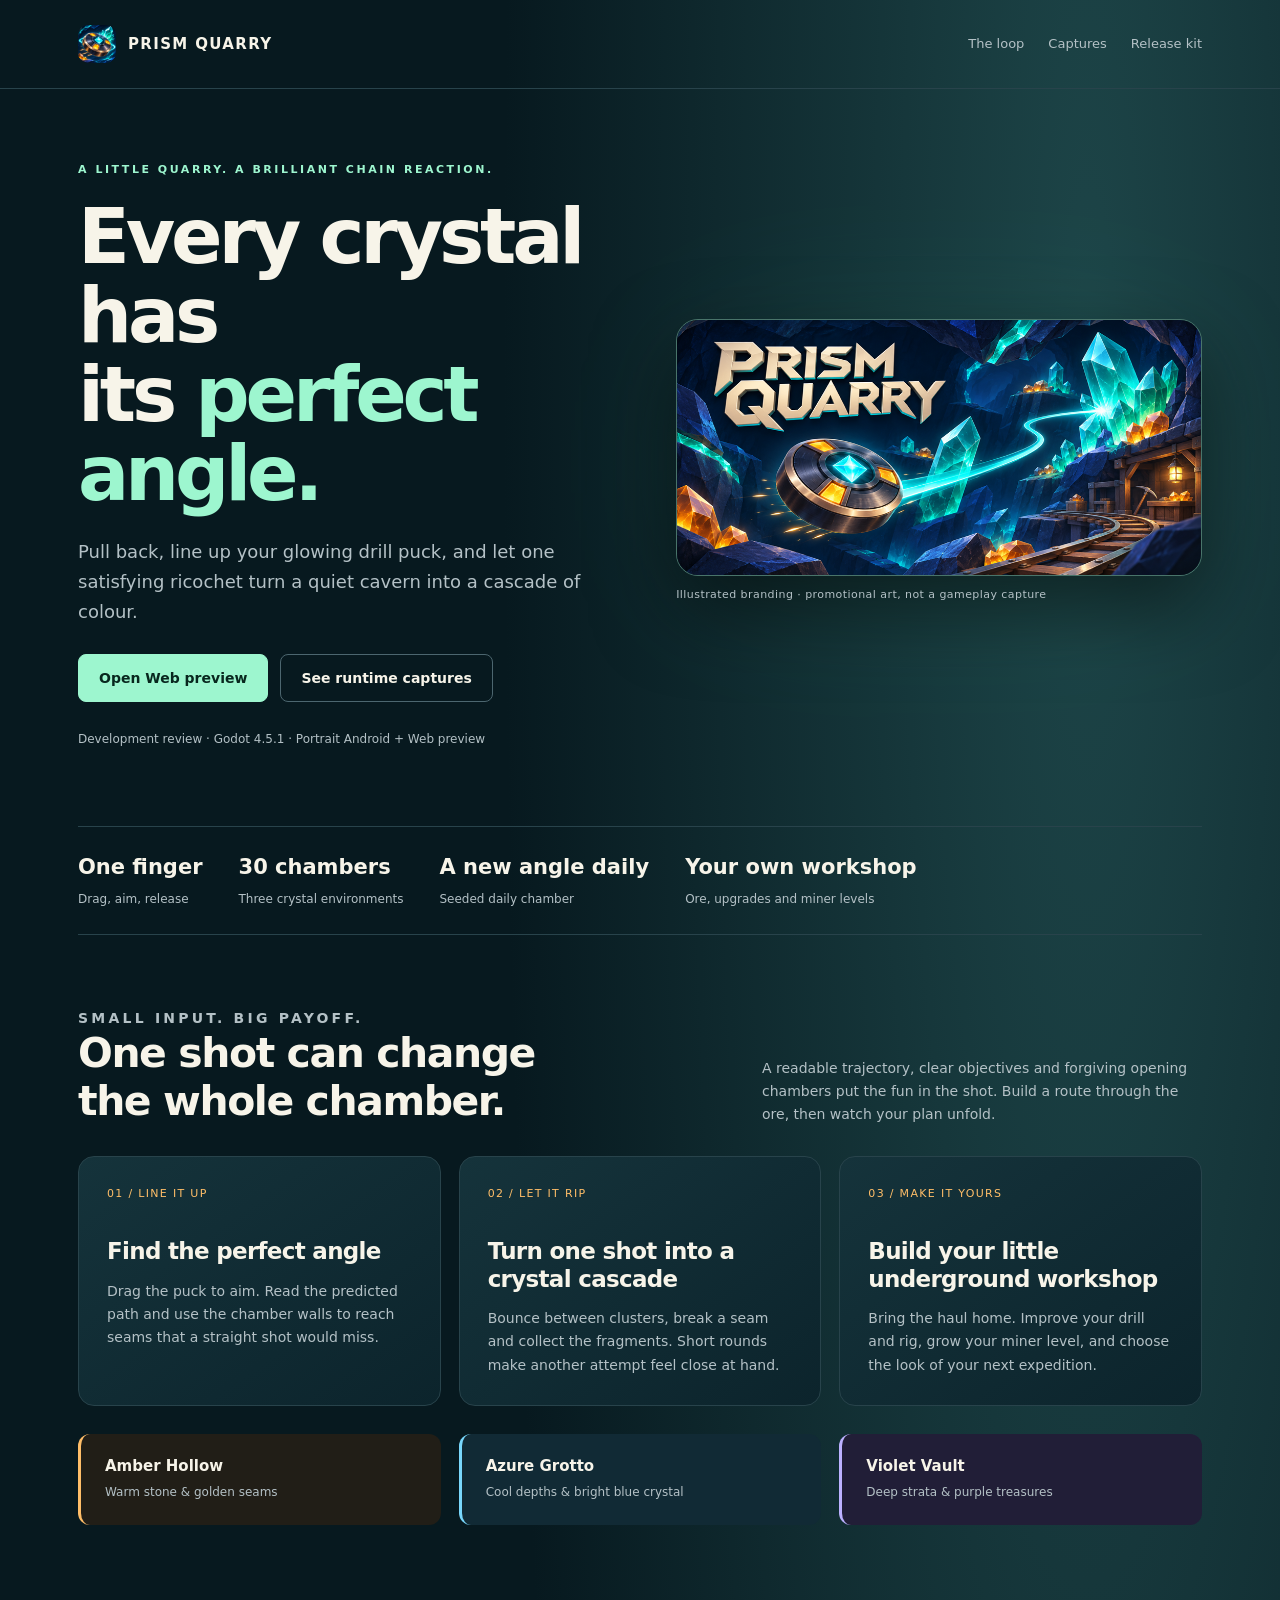
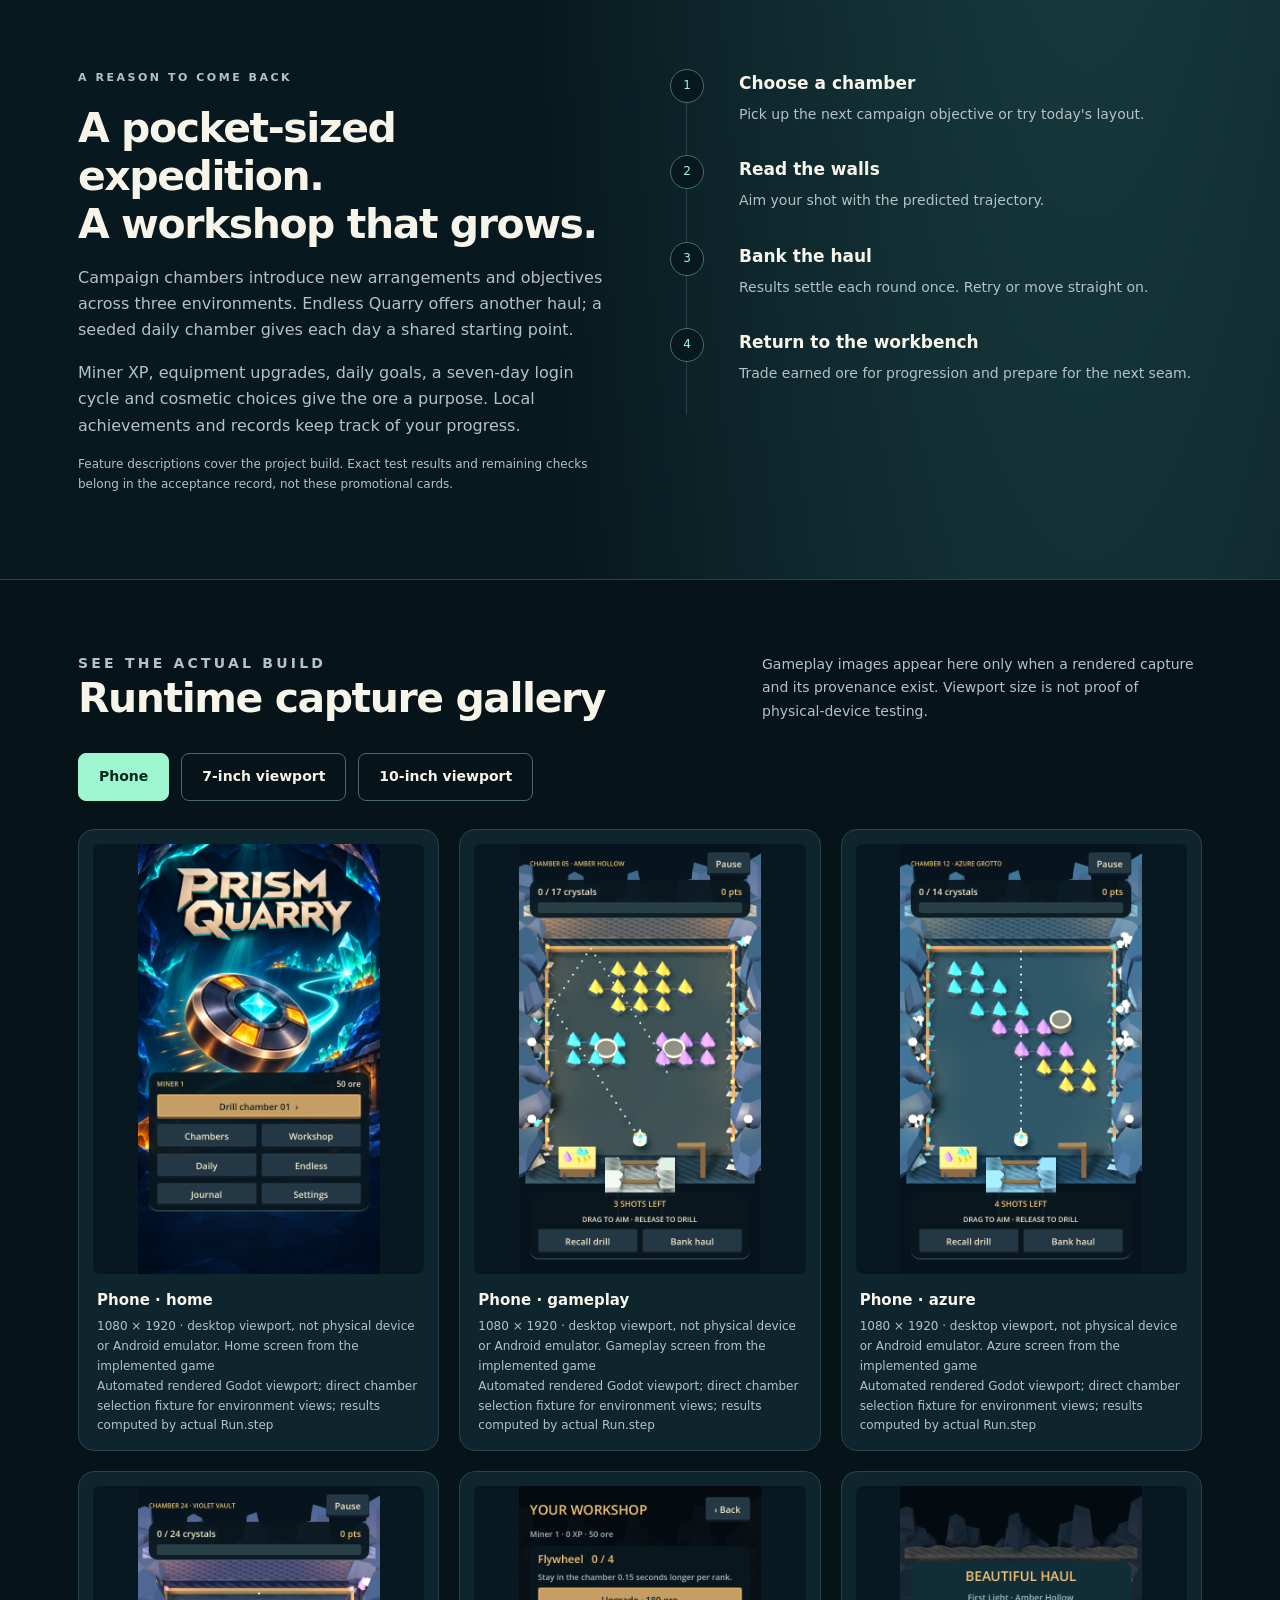
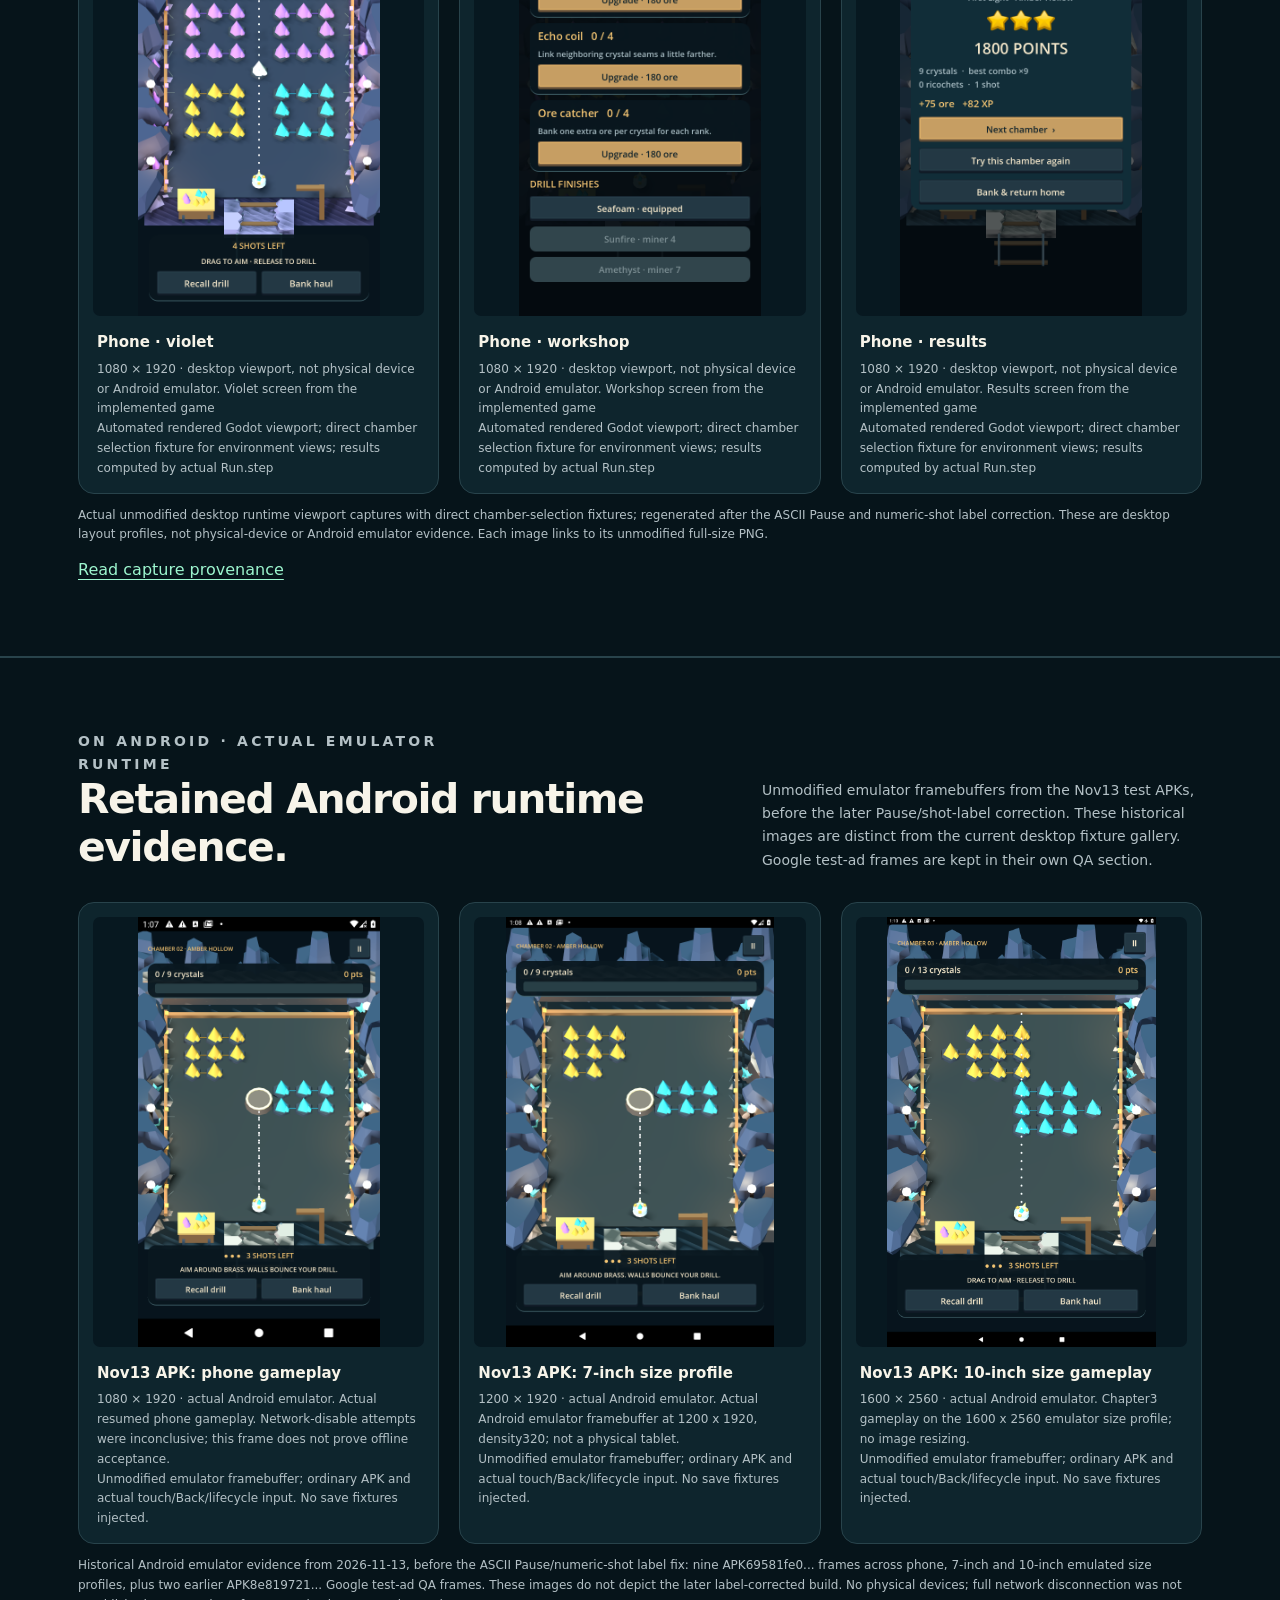
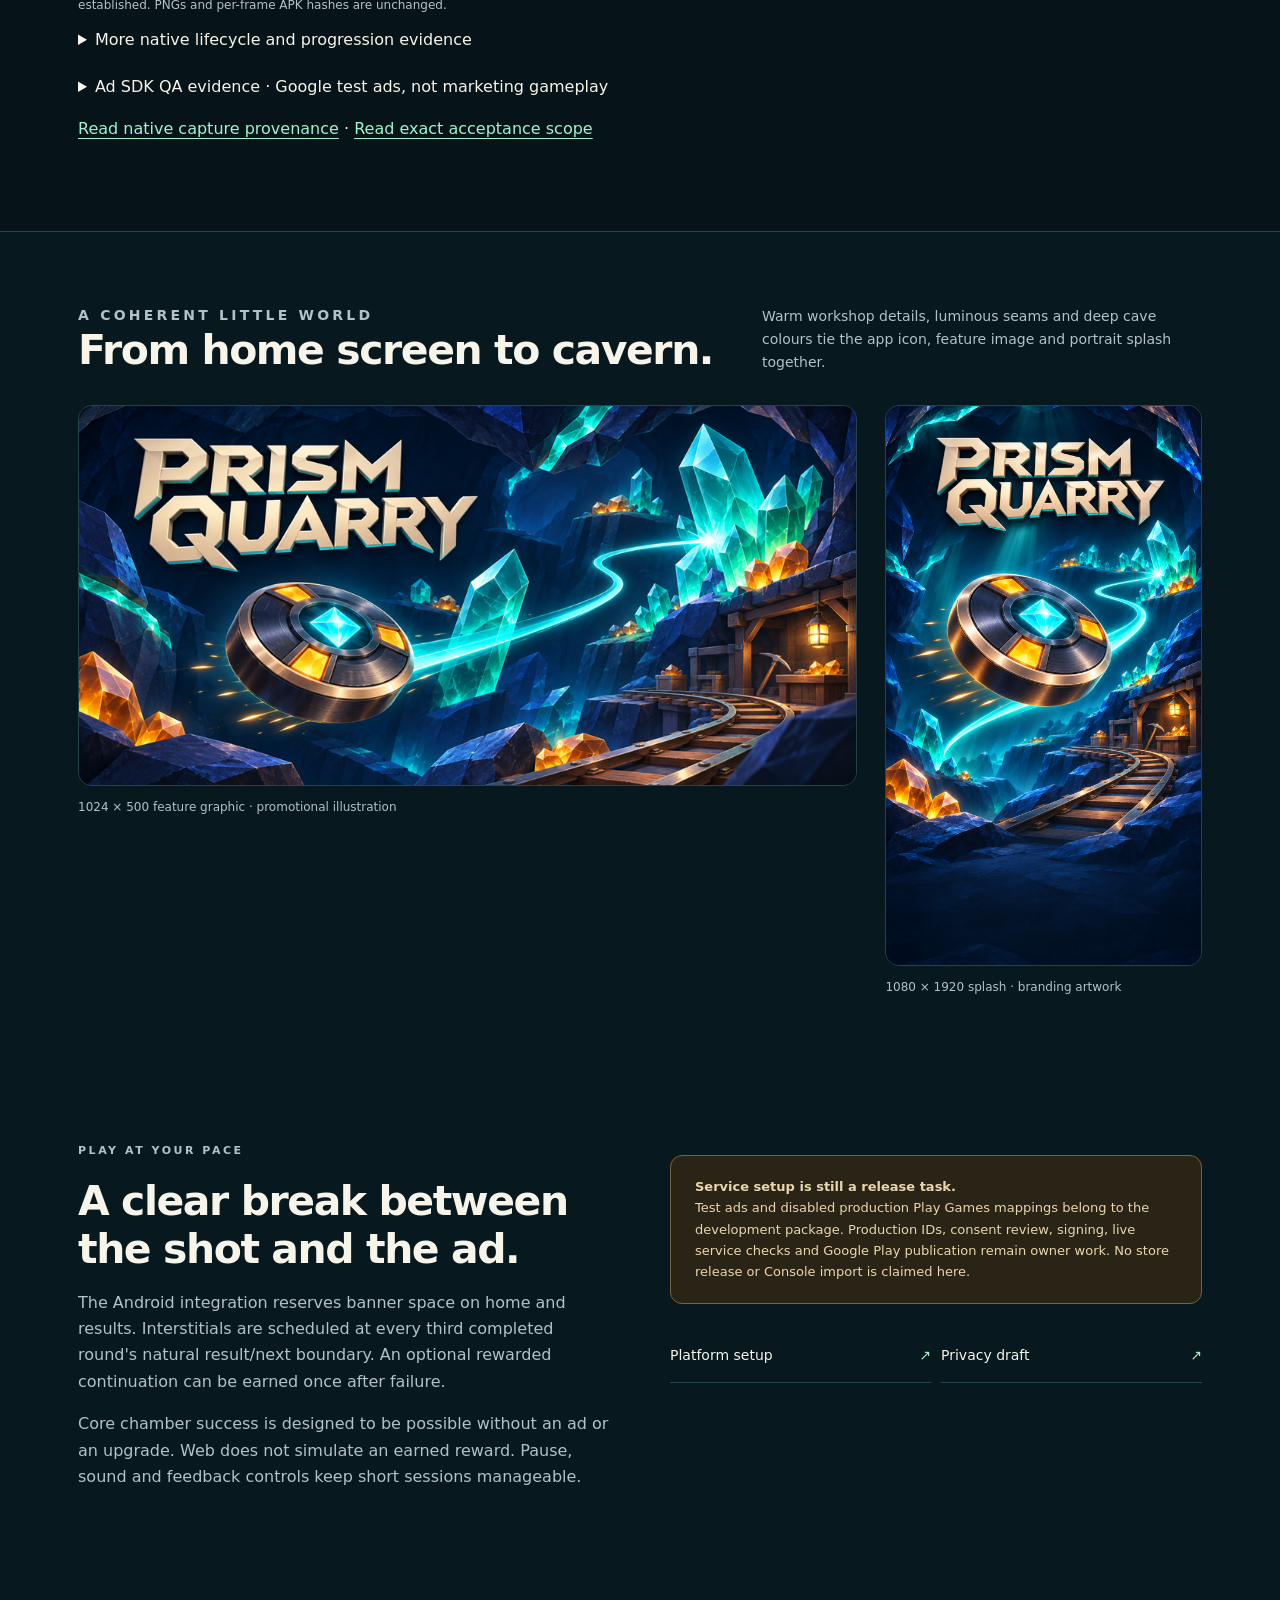
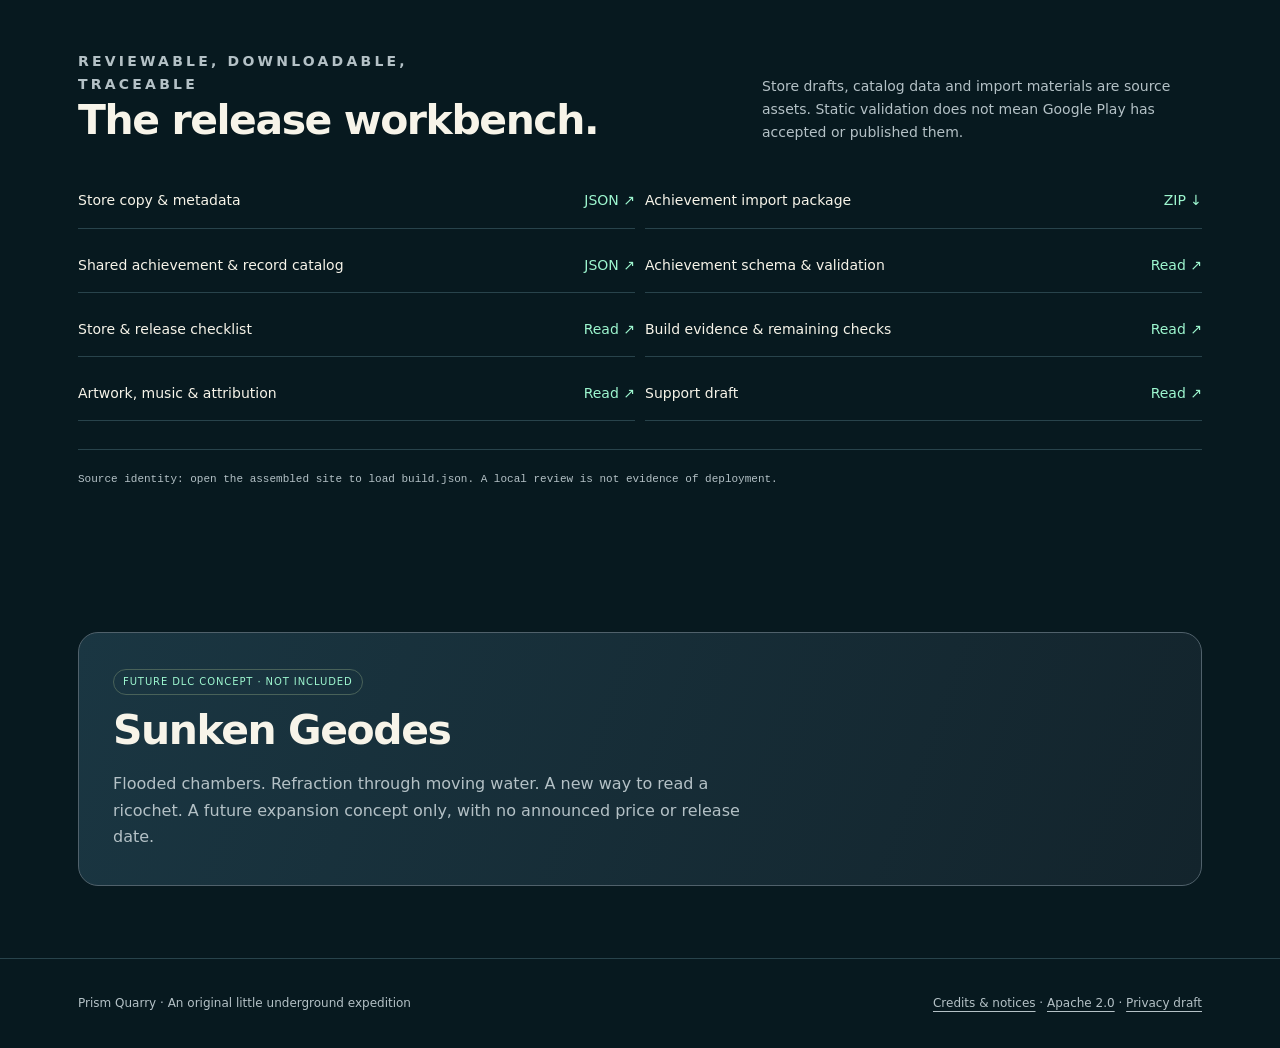
==== commit 7950a924: "Refresh rendered HUD captures and retain dated native evidence" ====
--- a/review/index.html
+++ b/review/index.html
@@ -5,7 +5,7 @@
 <section id="gameplay"><div class="section-head"><div><p class="eyebrow">Small input. Big payoff.</p><h2>One shot can change<br>the whole chamber.</h2></div><p>A readable trajectory, clear objectives and forgiving opening chambers put the fun in the shot. Build a route through the ore, then watch your plan unfold.</p></div><div class="cards"><article class="card"><span class="number">01 / LINE IT UP</span><h3>Find the perfect angle</h3><p>Drag the puck to aim. Read the predicted path and use the chamber walls to reach seams that a straight shot would miss.</p></article><article class="card"><span class="number">02 / LET IT RIP</span><h3>Turn one shot into a crystal cascade</h3><p>Bounce between clusters, break a seam and collect the fragments. Short rounds make another attempt feel close at hand.</p></article><article class="card"><span class="number">03 / MAKE IT YOURS</span><h3>Build your little underground workshop</h3><p>Bring the haul home. Improve your drill and rig, grow your miner level, and choose the look of your next expedition.</p></article></div><div class="worlds"><div class="world"><b>Amber Hollow</b><small>Warm stone & golden seams</small></div><div class="world"><b>Azure Grotto</b><small>Cool depths & bright blue crystal</small></div><div class="world"><b>Violet Vault</b><small>Deep strata & purple treasures</small></div></div></section>
 <section class="split"><div class="copy"><p class="eyebrow">A reason to come back</p><h2>A pocket-sized expedition.<br>A workshop that grows.</h2><p>Campaign chambers introduce new arrangements and objectives across three environments. Endless Quarry offers another haul; a seeded daily chamber gives each day a shared starting point.</p><p>Miner XP, equipment upgrades, daily goals, a seven-day login cycle and cosmetic choices give the ore a purpose. Local achievements and records keep track of your progress.</p><p class="fine">Feature descriptions cover the project build. Exact test results and remaining checks belong in the acceptance record, not these promotional cards.</p></div><ol class="steps"><li><b>Choose a chamber</b><span>Pick up the next campaign objective or try today's layout.</span></li><li><b>Read the walls</b><span>Aim your shot with the predicted trajectory.</span></li><li><b>Bank the haul</b><span>Results settle each round once. Retry or move straight on.</span></li><li><b>Return to the workbench</b><span>Trade earned ore for progression and prepare for the next seam.</span></li></ol></section></div>
 <section id="captures" class="evidence"><div class="wrap"><div class="section-head"><div><p class="eyebrow">See the actual build</p><h2>Runtime capture gallery</h2></div><p>Gameplay images appear here only when a rendered capture and its provenance exist. Viewport size is not proof of physical-device testing.</p></div><div id="capture-gallery" class="gallery"><figure class="capture"><a href="../marketing/screenshots/phone/home.png"><img src="../marketing/screenshots/phone/home.png" alt="Actual desktop Godot viewport: Home" loading="lazy"></a><figcaption><strong>Home - desktop viewport</strong>1080 x 1920. Unmodified rendered fixture; not an Android or physical-device capture.</figcaption></figure><figure class="capture"><a href="../marketing/screenshots/phone/gameplay.png"><img src="../marketing/screenshots/phone/gameplay.png" alt="Actual desktop Godot viewport: Amber Hollow gameplay" loading="lazy"></a><figcaption><strong>Amber Hollow gameplay - desktop viewport</strong>1080 x 1920. Unmodified rendered fixture; not an Android or physical-device capture.</figcaption></figure><figure class="capture"><a href="../marketing/screenshots/phone/results.png"><img src="../marketing/screenshots/phone/results.png" alt="Actual desktop Godot viewport: Results" loading="lazy"></a><figcaption><strong>Results - desktop viewport</strong>1080 x 1920. Unmodified rendered fixture; not an Android or physical-device capture.</figcaption></figure></div><p class="fine" id="capture-note">These fallback images also work when this HTML is opened directly from disk. HTTP loading enables all profile controls; provenance identifies each capture and source.</p><a href="../marketing/screenshots/provenance.json">Read capture provenance</a></div></section>
-<section id="native" class="evidence"><div class="wrap"><div class="section-head"><div><p class="eyebrow">On Android · actual emulator runtime</p><h2>The ordinary Android build.</h2></div><p>Unmodified emulator framebuffers from the test APK. These are distinct from the desktop fixture gallery. Google test-ad frames are kept in their own QA section.</p></div><div id="native-gallery" class="gallery"><figure class="capture"><a href="../marketing/screenshots/android-phone/29-final-offline-play.png"><img src="../marketing/screenshots/android-phone/29-final-offline-play.png" alt="Final APK phone gameplay on actual Android emulator" loading="lazy"></a><figcaption><strong>Final APK phone gameplay</strong>1080 x 1920. Actual Android emulator, unmodified framebuffer; not a physical device. Full offline acceptance was not established.</figcaption></figure><figure class="capture"><a href="../marketing/screenshots/android-tablet10/02-final-game.png"><img src="../marketing/screenshots/android-tablet10/02-final-game.png" alt="Final APK 10-inch size profile on actual Android emulator" loading="lazy"></a><figcaption><strong>Final APK 10-inch size profile</strong>1600 x 2560. Actual Android emulator, unmodified framebuffer; not a physical device. Full offline acceptance was not established.</figcaption></figure></div><p class="fine" id="native-note">Native flow acceptance is recorded separately in the acceptance report.</p><details id="native-extra" hidden><summary>More native lifecycle and progression evidence</summary><div id="native-extra-gallery" class="gallery" style="margin-top:20px"></div></details><details id="native-ad" hidden style="margin-top:20px"><summary>Ad SDK QA evidence · Google test ads, not marketing gameplay</summary><p class="fine">These frames document SDK testing. They are not store gameplay screenshots and do not establish production-service acceptance.</p><div id="native-ad-gallery" class="gallery"></div></details><p><a href="../marketing/screenshots/android-provenance.json">Read native capture provenance</a> · <a href="../docs/ACCEPTANCE.md">Read exact acceptance scope</a></p></div></section><div class="wrap"><section><div class="section-head"><div><p class="eyebrow">A coherent little world</p><h2>From home screen to cavern.</h2></div><p>Warm workshop details, luminous seams and deep cave colours tie the app icon, feature image and portrait splash together.</p></div><div class="art-grid"><figure><img src="../marketing/feature-graphic-1024x500.png" alt="Prism Quarry illustrated feature graphic" width="1024" height="500" loading="lazy"><figcaption>1024 × 500 feature graphic · promotional illustration</figcaption></figure><figure><img src="../marketing/splash-1080x1920.png" alt="Prism Quarry portrait splash illustration" width="1080" height="1920" loading="lazy"><figcaption>1080 × 1920 splash · branding artwork</figcaption></figure></div></section>
+<section id="native" class="evidence"><div class="wrap"><div class="section-head"><div><p class="eyebrow">On Android · actual emulator runtime</p><h2>Retained Android runtime evidence.</h2></div><p>Unmodified emulator framebuffers from the Nov13 test APKs, before the later Pause/shot-label correction. These historical images are distinct from the current desktop fixture gallery. Google test-ad frames are kept in their own QA section.</p></div><div id="native-gallery" class="gallery"><figure class="capture"><a href="../marketing/screenshots/android-phone/29-final-offline-play.png"><img src="../marketing/screenshots/android-phone/29-final-offline-play.png" alt="Nov13 APK phone gameplay on actual Android emulator" loading="lazy"></a><figcaption><strong>Nov13 APK phone gameplay</strong>1080 x 1920. Actual Android emulator, unmodified framebuffer; not a physical device. Full offline acceptance was not established.</figcaption></figure><figure class="capture"><a href="../marketing/screenshots/android-tablet10/02-final-game.png"><img src="../marketing/screenshots/android-tablet10/02-final-game.png" alt="Nov13 APK 10-inch size profile on actual Android emulator" loading="lazy"></a><figcaption><strong>Nov13 APK 10-inch size profile</strong>1600 x 2560. Actual Android emulator, unmodified framebuffer; not a physical device. Full offline acceptance was not established.</figcaption></figure></div><p class="fine" id="native-note">Retained Nov13 APK evidence predates the ASCII Pause/numeric-shot label correction. Native flow acceptance and exact APK identities are recorded separately in the acceptance report.</p><details id="native-extra" hidden><summary>More native lifecycle and progression evidence</summary><div id="native-extra-gallery" class="gallery" style="margin-top:20px"></div></details><details id="native-ad" hidden style="margin-top:20px"><summary>Ad SDK QA evidence · Google test ads, not marketing gameplay</summary><p class="fine">These frames document SDK testing. They are not store gameplay screenshots and do not establish production-service acceptance.</p><div id="native-ad-gallery" class="gallery"></div></details><p><a href="../marketing/screenshots/android-provenance.json">Read native capture provenance</a> · <a href="../docs/ACCEPTANCE.md">Read exact acceptance scope</a></p></div></section><div class="wrap"><section><div class="section-head"><div><p class="eyebrow">A coherent little world</p><h2>From home screen to cavern.</h2></div><p>Warm workshop details, luminous seams and deep cave colours tie the app icon, feature image and portrait splash together.</p></div><div class="art-grid"><figure><img src="../marketing/feature-graphic-1024x500.png" alt="Prism Quarry illustrated feature graphic" width="1024" height="500" loading="lazy"><figcaption>1024 × 500 feature graphic · promotional illustration</figcaption></figure><figure><img src="../marketing/splash-1080x1920.png" alt="Prism Quarry portrait splash illustration" width="1080" height="1920" loading="lazy"><figcaption>1080 × 1920 splash · branding artwork</figcaption></figure></div></section>
 <section class="split"><div class="copy"><p class="eyebrow">Play at your pace</p><h2>A clear break between<br>the shot and the ad.</h2><p>The Android integration reserves banner space on home and results. Interstitials are scheduled at every third completed round's natural result/next boundary. An optional rewarded continuation can be earned once after failure.</p><p>Core chamber success is designed to be possible without an ad or an upgrade. Web does not simulate an earned reward. Pause, sound and feedback controls keep short sessions manageable.</p></div><div><p class="note"><strong>Service setup is still a release task.</strong><br>Test ads and disabled production Play Games mappings belong to the development package. Production IDs, consent review, signing, live service checks and Google Play publication remain owner work. No store release or Console import is claimed here.</p><div class="resources"><a class="resource" href="../docs/PLATFORM_SETUP.md">Platform setup <span>↗</span></a><a class="resource" href="../marketing/store/privacy-draft.html">Privacy draft <span>↗</span></a></div></div></section>
 <section id="release"><div class="section-head"><div><p class="eyebrow">Reviewable, downloadable, traceable</p><h2>The release workbench.</h2></div><p>Store drafts, catalog data and import materials are source assets. Static validation does not mean Google Play has accepted or published them.</p></div><div class="resources"><a class="resource" href="../marketing/store/store-listing.json">Store copy & metadata <span>JSON ↗</span></a><a class="resource" href="../marketing/play-games-achievements/prism-quarry-achievements-google-play.zip" download>Achievement import package <span>ZIP ↓</span></a><a class="resource" href="../game/catalog.json">Shared achievement & record catalog <span>JSON ↗</span></a><a class="resource" href="../docs/ACHIEVEMENTS_IMPORT.md">Achievement schema & validation <span>Read ↗</span></a><a class="resource" href="../docs/STORE_AND_RELEASE.md">Store & release checklist <span>Read ↗</span></a><a class="resource" href="../docs/ACCEPTANCE.md">Build evidence & remaining checks <span>Read ↗</span></a><a class="resource" href="../docs/ART_AUDIO.md">Artwork, music & attribution <span>Read ↗</span></a><a class="resource" href="../marketing/store/support.html">Support draft <span>Read ↗</span></a></div><div class="build" id="build-identity">Source identity: open the assembled site to load build.json. A local review is not evidence of deployment.</div></section>
 <section><div class="future"><span class="badge">Future DLC concept · not included</span><h2>Sunken Geodes</h2><p>Flooded chambers. Refraction through moving water. A new way to read a ricochet. A future expansion concept only, with no announced price or release date.</p></div></section></div></main><footer><div class="wrap"><span>Prism Quarry · An original little underground expedition</span><span><a href="../NOTICE">Credits & notices</a> · <a href="../LICENSE">Apache 2.0</a> · <a href="../marketing/store/privacy-draft.html">Privacy draft</a></span></div></footer><script src="review.js"></script></body></html>
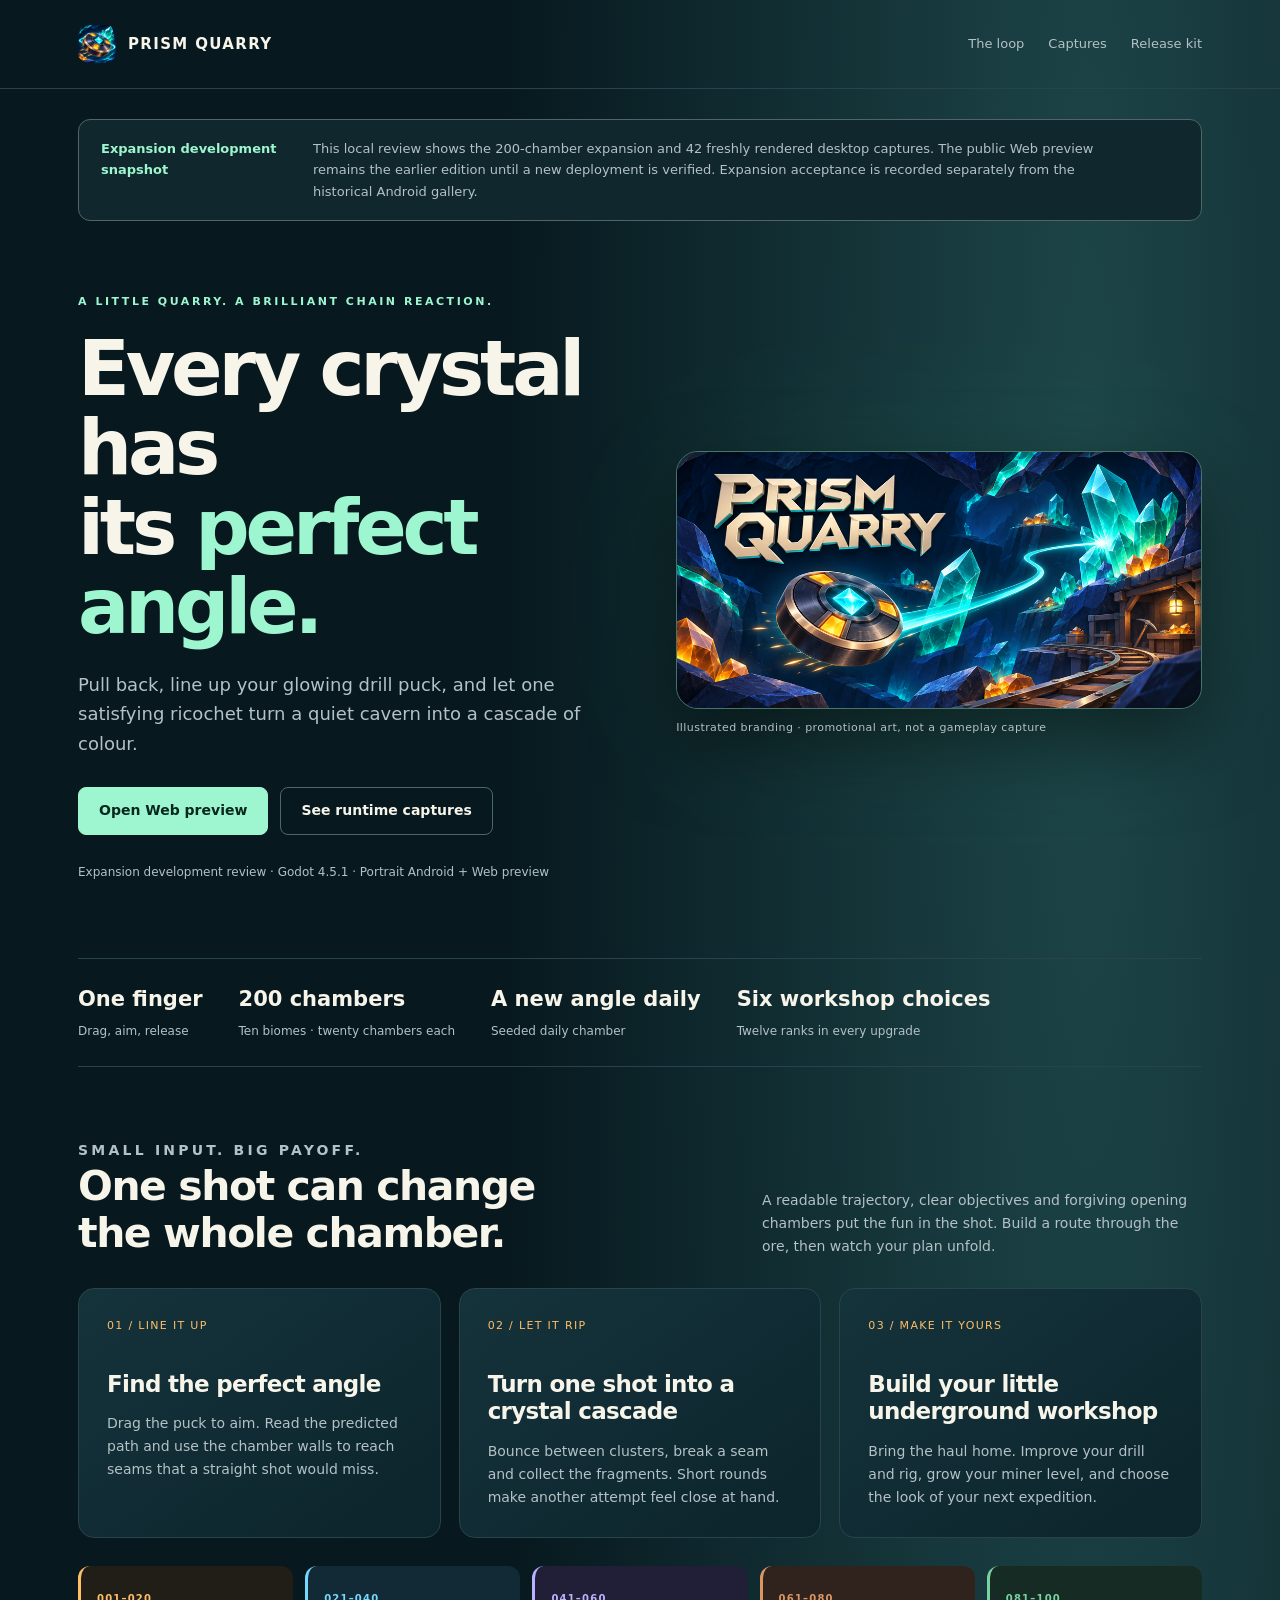
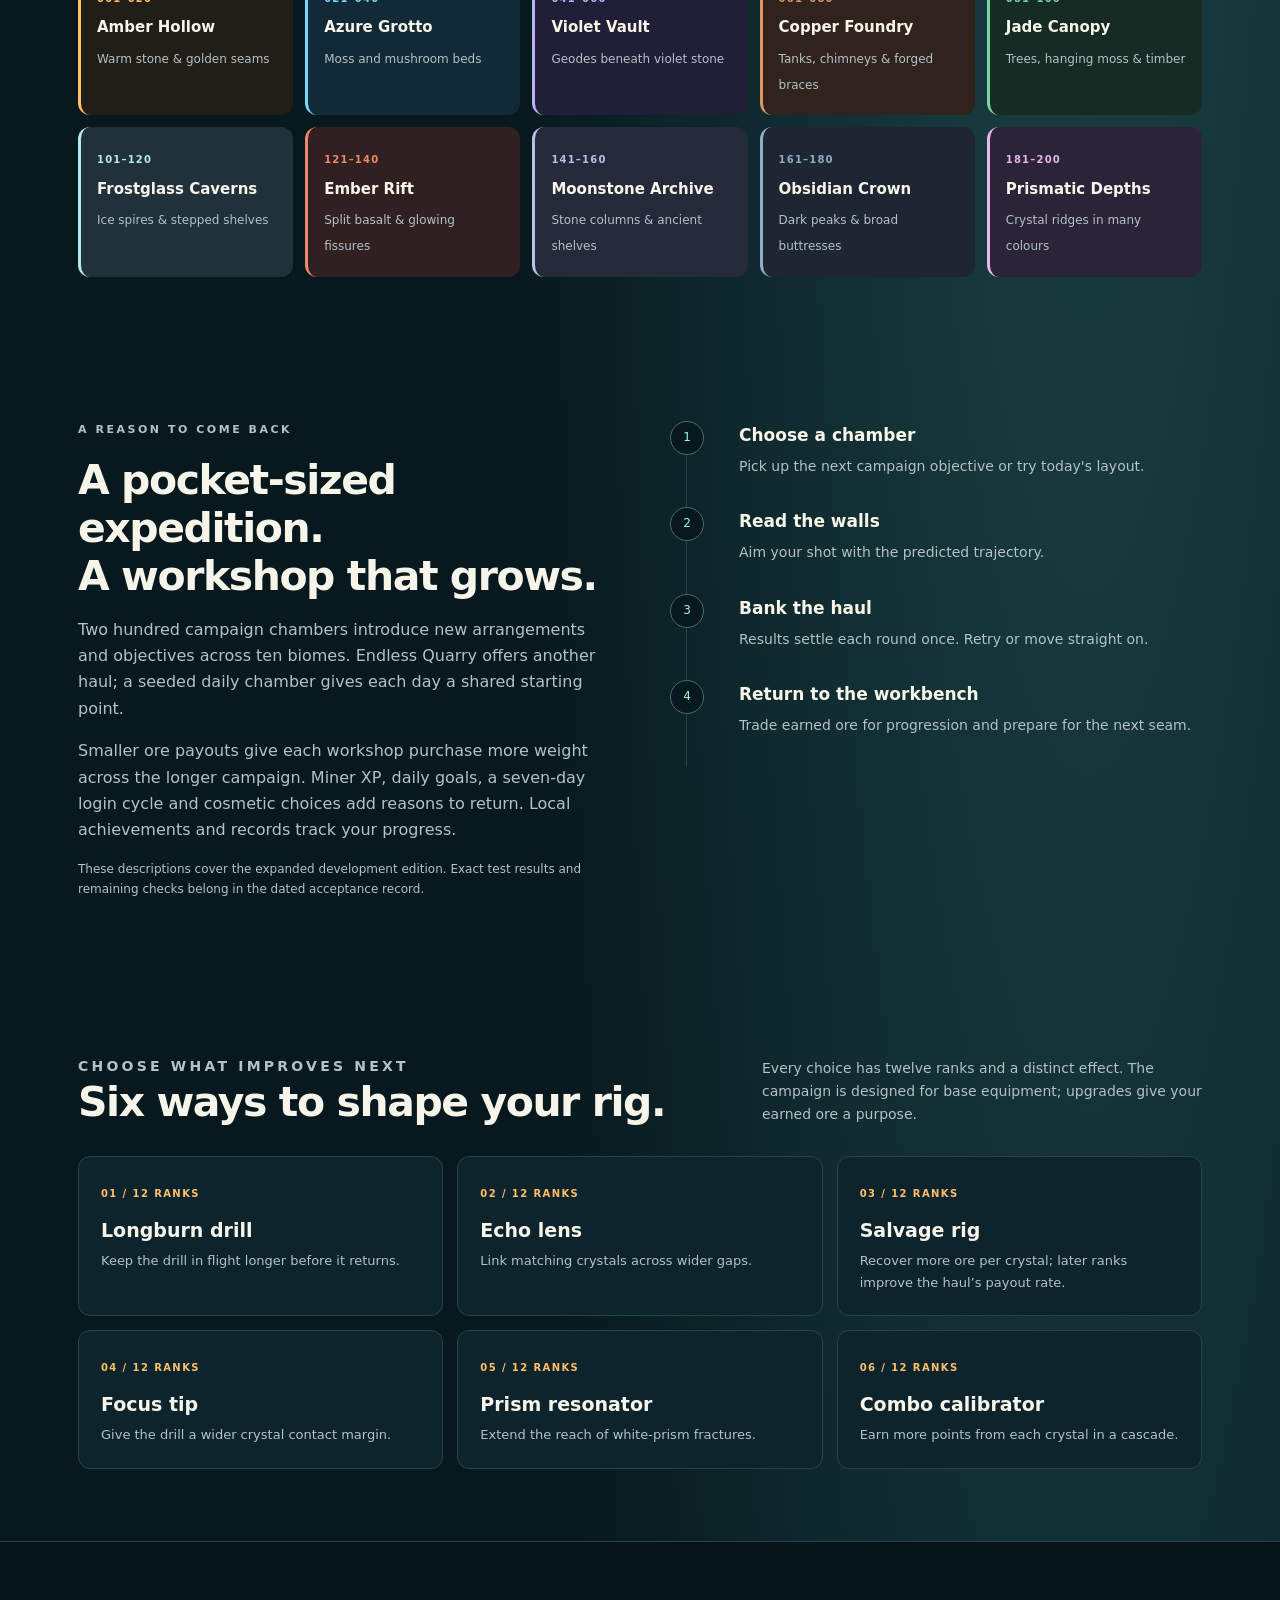
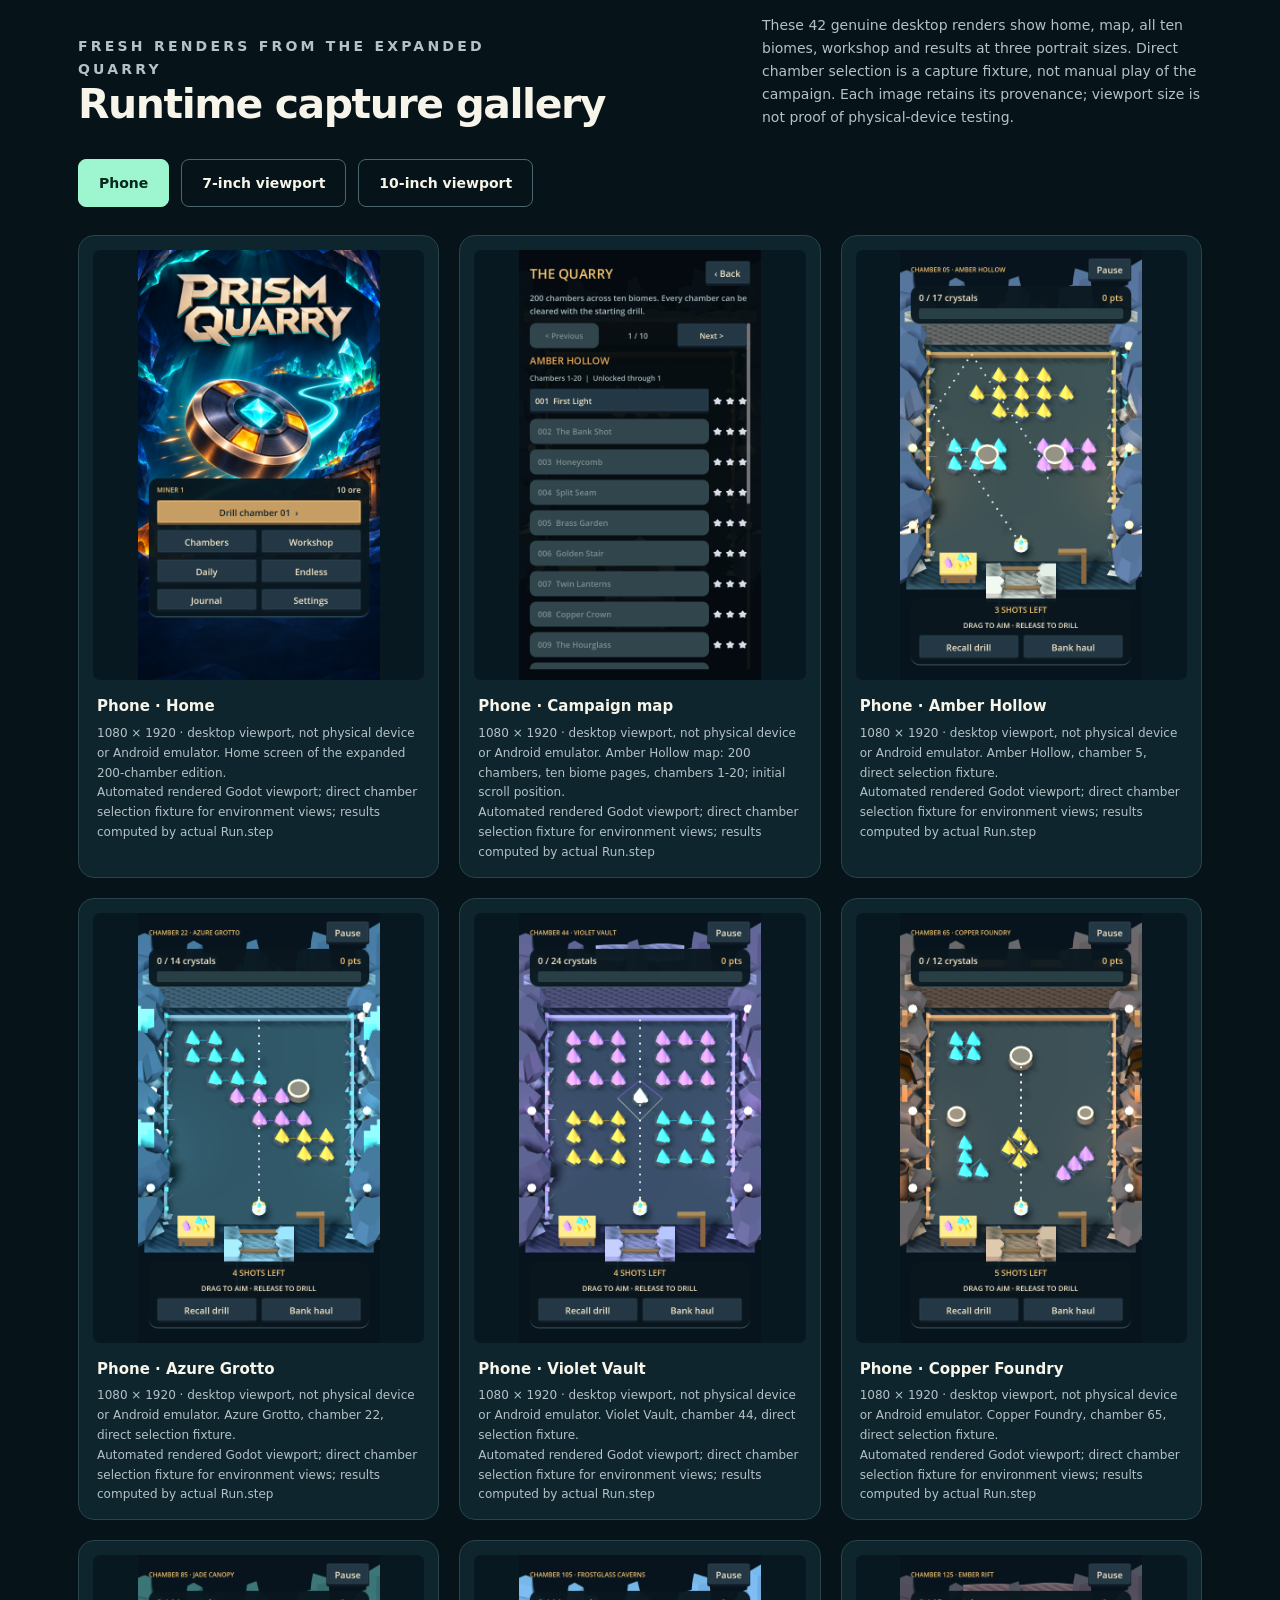
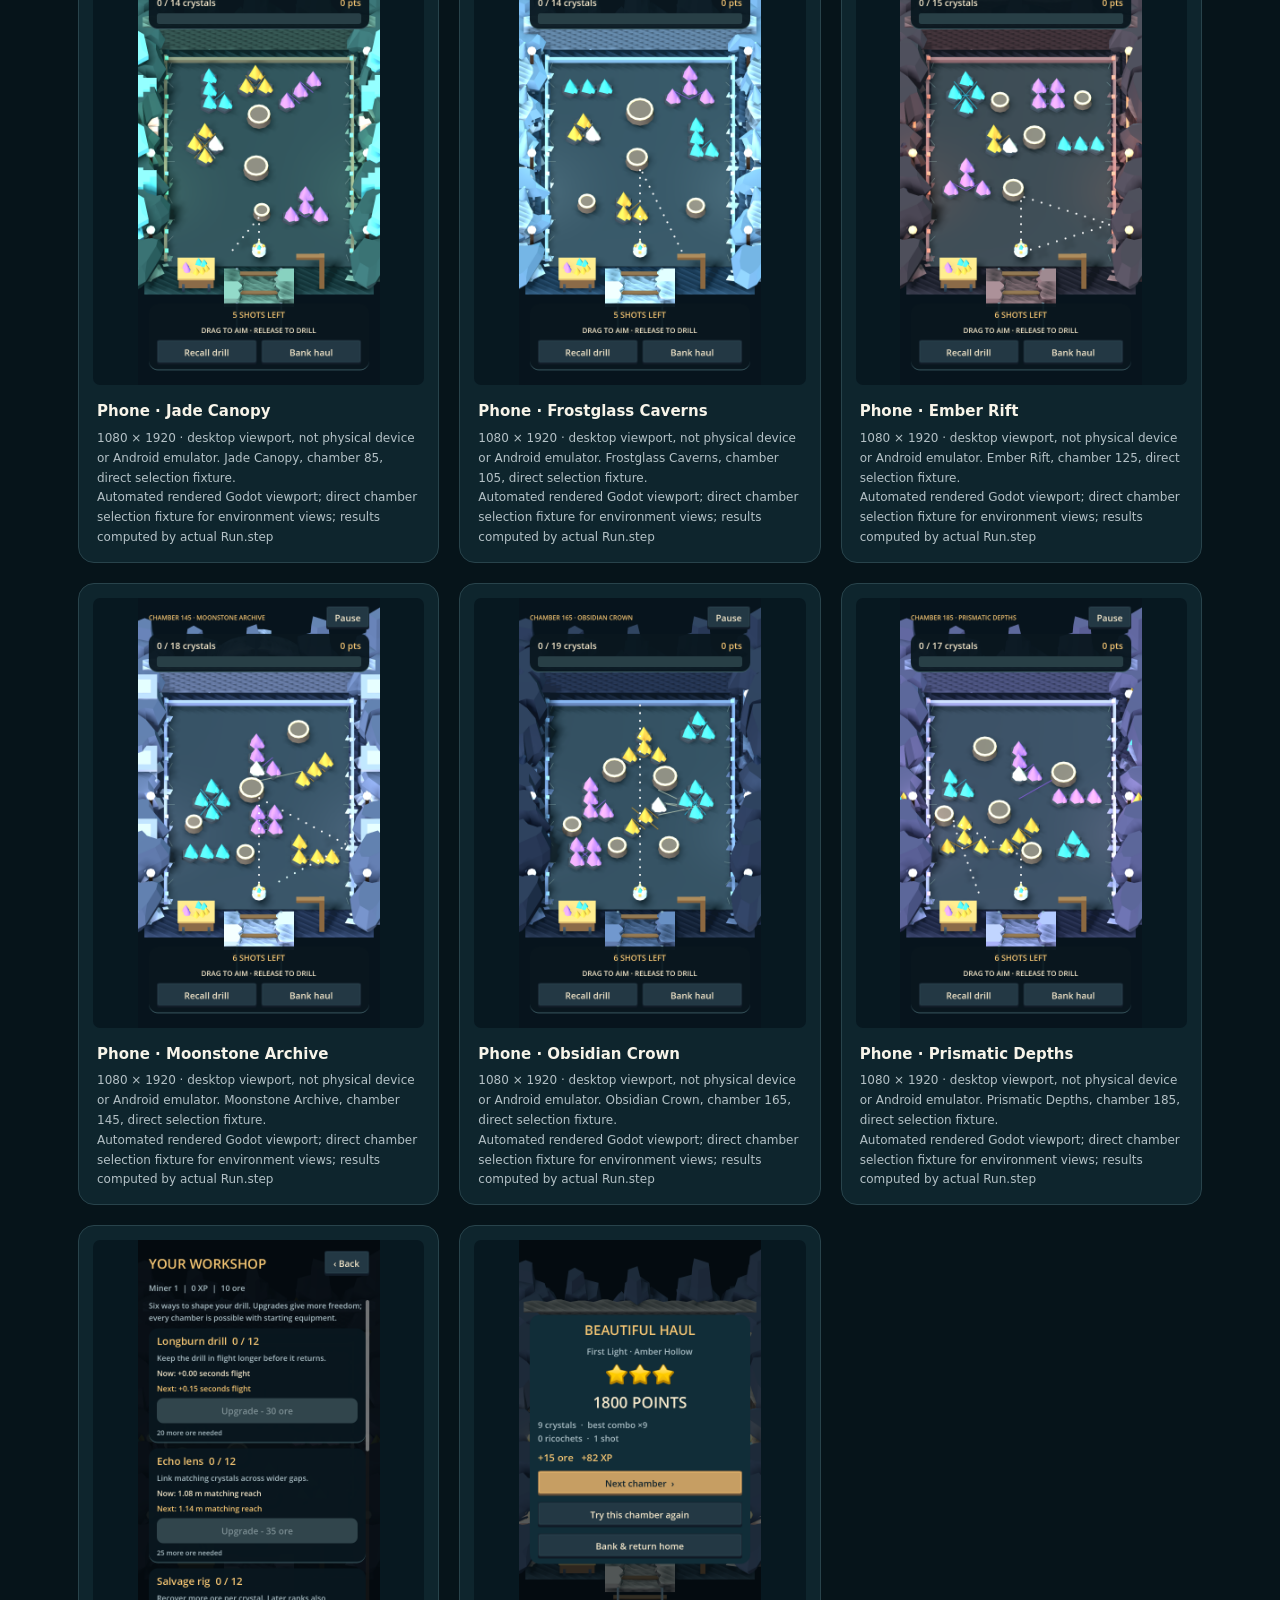
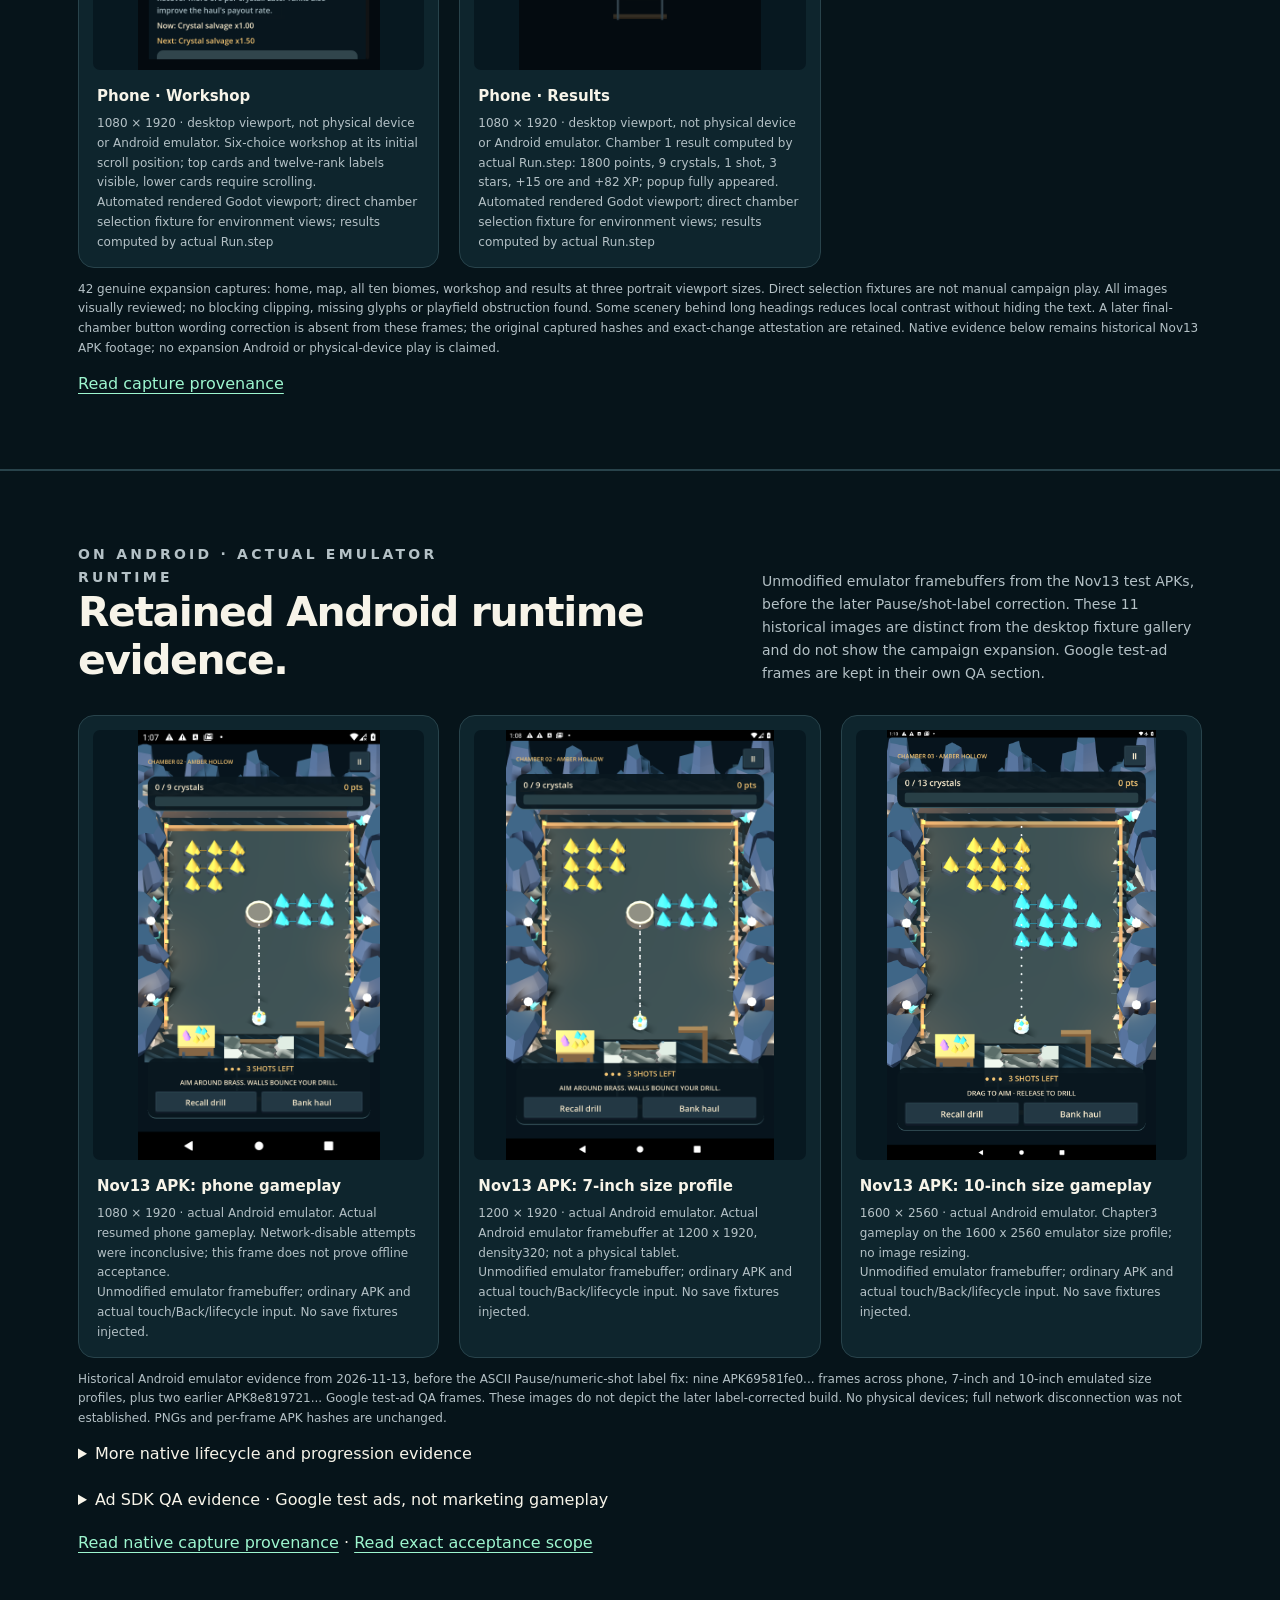
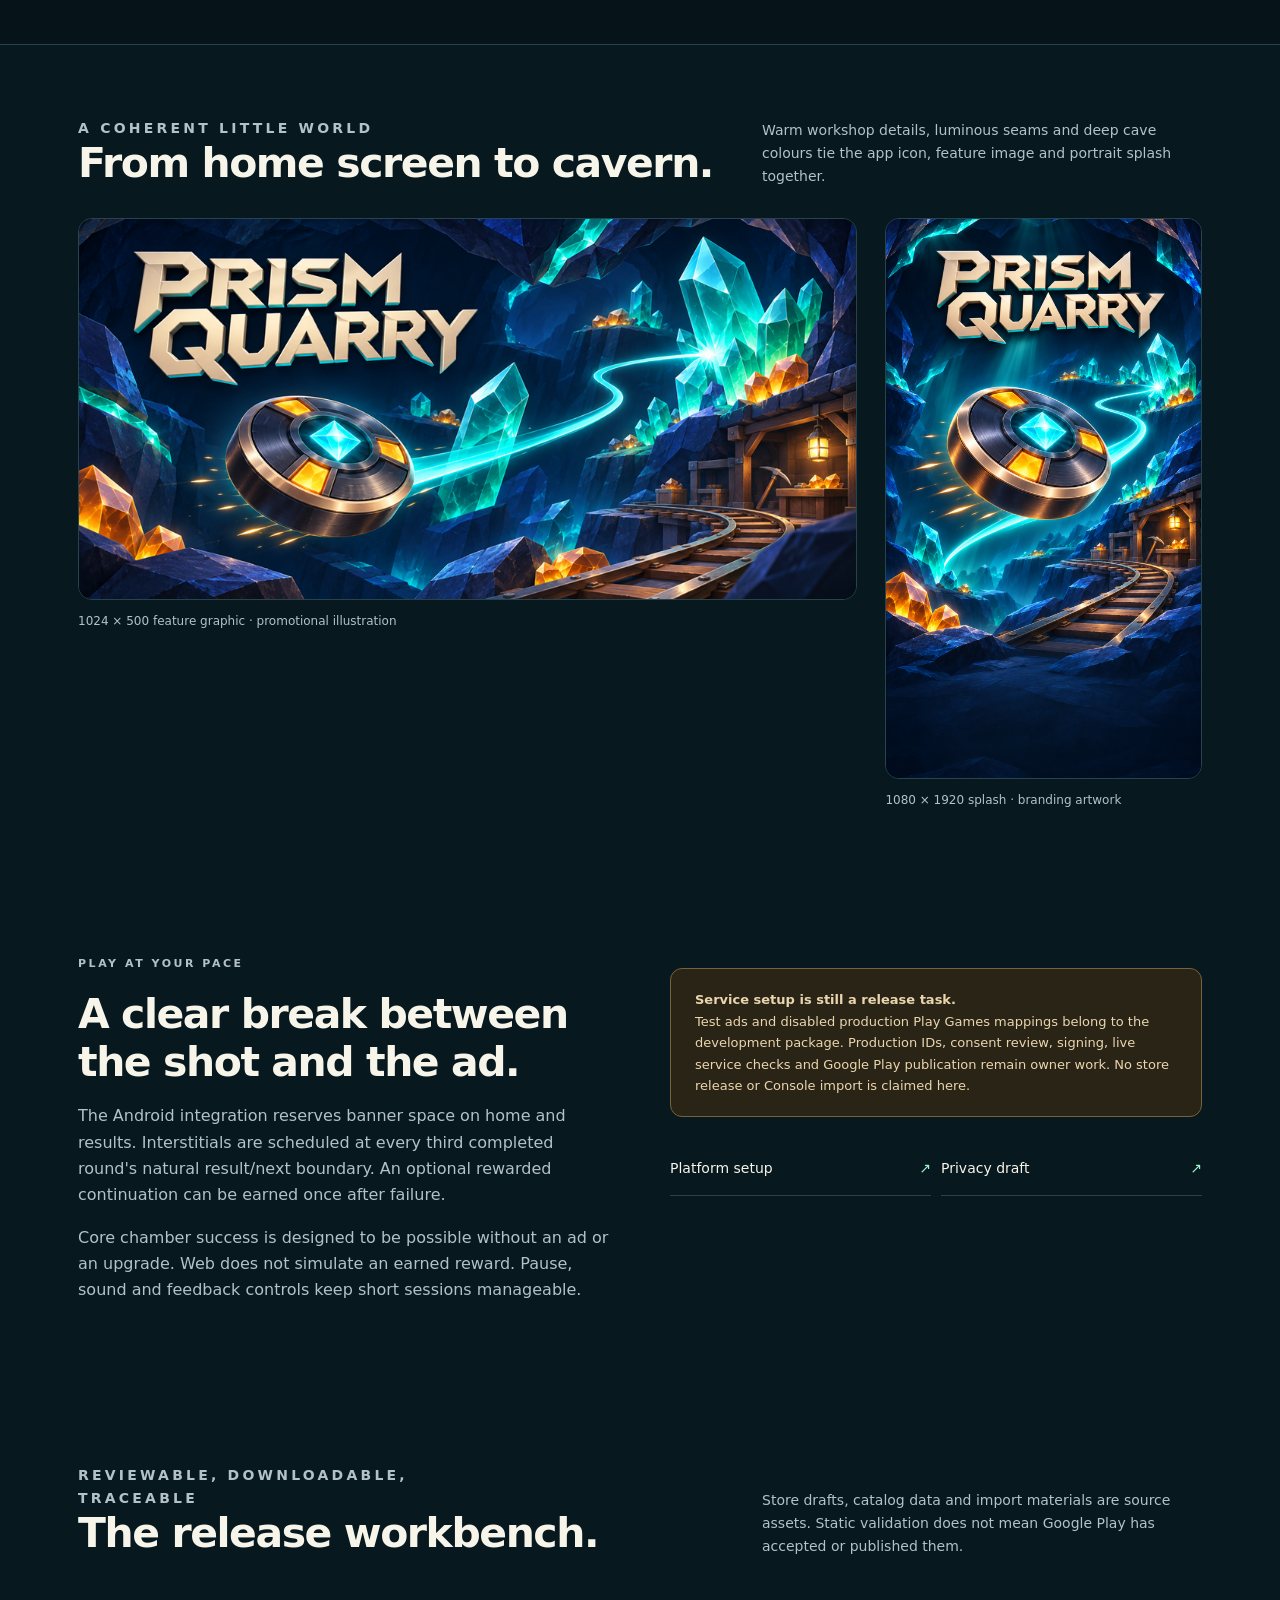
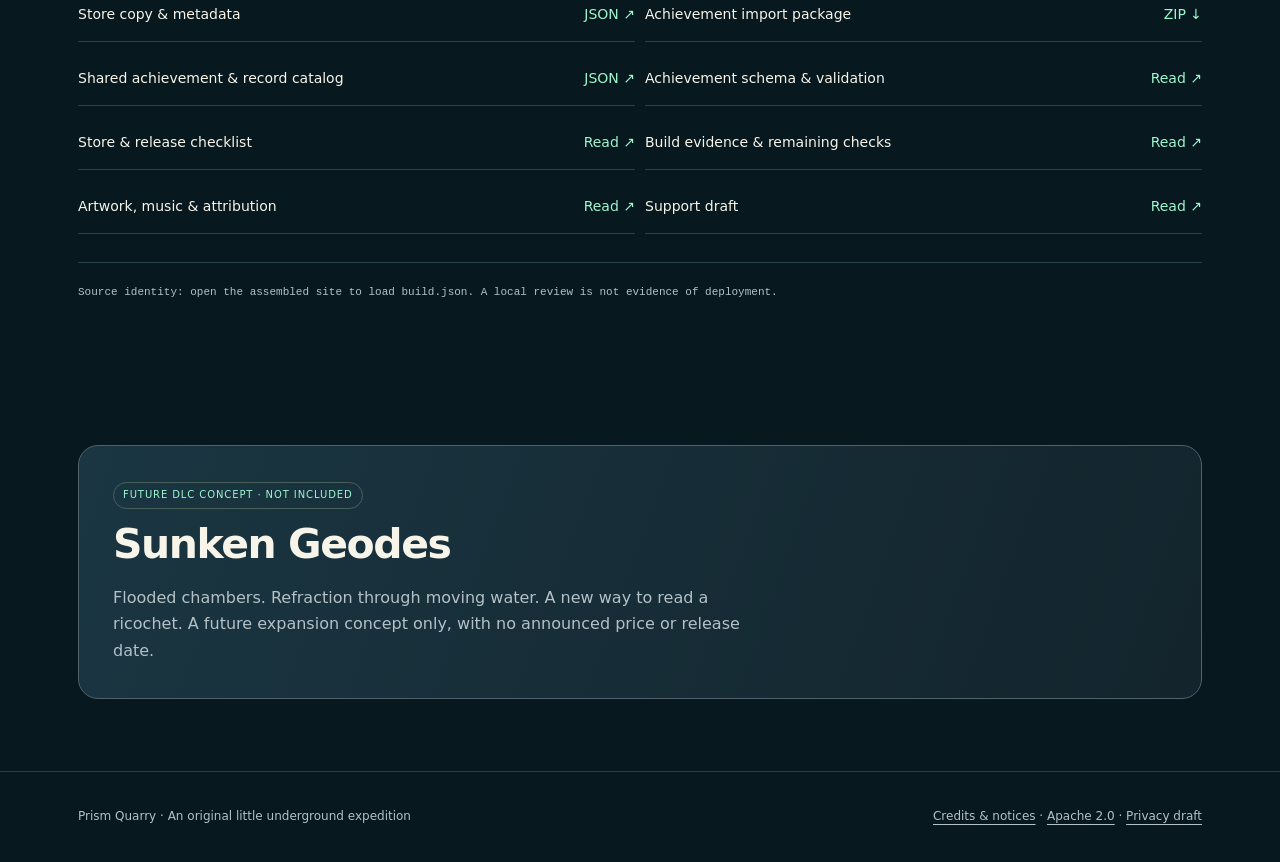
==== commit 91847636: "Expand campaign to 200 chambers and rebalance progression" ====
--- a/review/index.html
+++ b/review/index.html
@@ -1,11 +1,11 @@
 <!doctype html>
 <html lang="en"><head><meta charset="utf-8"><meta name="viewport" content="width=device-width,initial-scale=1"><meta name="theme-color" content="#07191f"><meta name="description" content="Prism Quarry development review: a one-finger crystal ricochet game, genuine runtime evidence, and release materials."><title>Prism Quarry — The next great angle</title><link rel="icon" href="../marketing/app-icon-512.png"><link rel="stylesheet" href="style.css"></head>
 <body><a class="skip" href="#main">Skip to content</a><header><div class="wrap nav"><a class="brand" href="../"><img src="../marketing/app-icon-512.png" alt="">PRISM QUARRY</a><nav aria-label="Main"><a href="#gameplay">The loop</a><a href="#captures">Captures</a><a href="#release">Release kit</a></nav></div></header>
-<main id="main"><div class="wrap"><div class="hero"><div><p class="eyebrow">A little quarry. A brilliant chain reaction.</p><h1>Every crystal has<br>its <em>perfect angle.</em></h1><p class="lede">Pull back, line up your glowing drill puck, and let one satisfying ricochet turn a quiet cavern into a cascade of colour.</p><div class="actions"><a class="button" href="../">Open Web preview</a><a class="button secondary" href="#captures">See runtime captures</a></div><p class="fine">Development review · Godot 4.5.1 · Portrait Android + Web preview</p></div><figure class="hero-art"><img src="../marketing/feature-graphic-1024x500.png" alt="Prism Quarry illustrated cave key art" width="1024" height="500"><figcaption>Illustrated branding · promotional art, not a gameplay capture</figcaption></figure></div><div class="rule"><div><b>One finger</b><span>Drag, aim, release</span></div><div><b>30 chambers</b><span>Three crystal environments</span></div><div><b>A new angle daily</b><span>Seeded daily chamber</span></div><div><b>Your own workshop</b><span>Ore, upgrades and miner levels</span></div></div>
-<section id="gameplay"><div class="section-head"><div><p class="eyebrow">Small input. Big payoff.</p><h2>One shot can change<br>the whole chamber.</h2></div><p>A readable trajectory, clear objectives and forgiving opening chambers put the fun in the shot. Build a route through the ore, then watch your plan unfold.</p></div><div class="cards"><article class="card"><span class="number">01 / LINE IT UP</span><h3>Find the perfect angle</h3><p>Drag the puck to aim. Read the predicted path and use the chamber walls to reach seams that a straight shot would miss.</p></article><article class="card"><span class="number">02 / LET IT RIP</span><h3>Turn one shot into a crystal cascade</h3><p>Bounce between clusters, break a seam and collect the fragments. Short rounds make another attempt feel close at hand.</p></article><article class="card"><span class="number">03 / MAKE IT YOURS</span><h3>Build your little underground workshop</h3><p>Bring the haul home. Improve your drill and rig, grow your miner level, and choose the look of your next expedition.</p></article></div><div class="worlds"><div class="world"><b>Amber Hollow</b><small>Warm stone & golden seams</small></div><div class="world"><b>Azure Grotto</b><small>Cool depths & bright blue crystal</small></div><div class="world"><b>Violet Vault</b><small>Deep strata & purple treasures</small></div></div></section>
-<section class="split"><div class="copy"><p class="eyebrow">A reason to come back</p><h2>A pocket-sized expedition.<br>A workshop that grows.</h2><p>Campaign chambers introduce new arrangements and objectives across three environments. Endless Quarry offers another haul; a seeded daily chamber gives each day a shared starting point.</p><p>Miner XP, equipment upgrades, daily goals, a seven-day login cycle and cosmetic choices give the ore a purpose. Local achievements and records keep track of your progress.</p><p class="fine">Feature descriptions cover the project build. Exact test results and remaining checks belong in the acceptance record, not these promotional cards.</p></div><ol class="steps"><li><b>Choose a chamber</b><span>Pick up the next campaign objective or try today's layout.</span></li><li><b>Read the walls</b><span>Aim your shot with the predicted trajectory.</span></li><li><b>Bank the haul</b><span>Results settle each round once. Retry or move straight on.</span></li><li><b>Return to the workbench</b><span>Trade earned ore for progression and prepare for the next seam.</span></li></ol></section></div>
-<section id="captures" class="evidence"><div class="wrap"><div class="section-head"><div><p class="eyebrow">See the actual build</p><h2>Runtime capture gallery</h2></div><p>Gameplay images appear here only when a rendered capture and its provenance exist. Viewport size is not proof of physical-device testing.</p></div><div id="capture-gallery" class="gallery"><figure class="capture"><a href="../marketing/screenshots/phone/home.png"><img src="../marketing/screenshots/phone/home.png" alt="Actual desktop Godot viewport: Home" loading="lazy"></a><figcaption><strong>Home - desktop viewport</strong>1080 x 1920. Unmodified rendered fixture; not an Android or physical-device capture.</figcaption></figure><figure class="capture"><a href="../marketing/screenshots/phone/gameplay.png"><img src="../marketing/screenshots/phone/gameplay.png" alt="Actual desktop Godot viewport: Amber Hollow gameplay" loading="lazy"></a><figcaption><strong>Amber Hollow gameplay - desktop viewport</strong>1080 x 1920. Unmodified rendered fixture; not an Android or physical-device capture.</figcaption></figure><figure class="capture"><a href="../marketing/screenshots/phone/results.png"><img src="../marketing/screenshots/phone/results.png" alt="Actual desktop Godot viewport: Results" loading="lazy"></a><figcaption><strong>Results - desktop viewport</strong>1080 x 1920. Unmodified rendered fixture; not an Android or physical-device capture.</figcaption></figure></div><p class="fine" id="capture-note">These fallback images also work when this HTML is opened directly from disk. HTTP loading enables all profile controls; provenance identifies each capture and source.</p><a href="../marketing/screenshots/provenance.json">Read capture provenance</a></div></section>
-<section id="native" class="evidence"><div class="wrap"><div class="section-head"><div><p class="eyebrow">On Android · actual emulator runtime</p><h2>Retained Android runtime evidence.</h2></div><p>Unmodified emulator framebuffers from the Nov13 test APKs, before the later Pause/shot-label correction. These historical images are distinct from the current desktop fixture gallery. Google test-ad frames are kept in their own QA section.</p></div><div id="native-gallery" class="gallery"><figure class="capture"><a href="../marketing/screenshots/android-phone/29-final-offline-play.png"><img src="../marketing/screenshots/android-phone/29-final-offline-play.png" alt="Nov13 APK phone gameplay on actual Android emulator" loading="lazy"></a><figcaption><strong>Nov13 APK phone gameplay</strong>1080 x 1920. Actual Android emulator, unmodified framebuffer; not a physical device. Full offline acceptance was not established.</figcaption></figure><figure class="capture"><a href="../marketing/screenshots/android-tablet10/02-final-game.png"><img src="../marketing/screenshots/android-tablet10/02-final-game.png" alt="Nov13 APK 10-inch size profile on actual Android emulator" loading="lazy"></a><figcaption><strong>Nov13 APK 10-inch size profile</strong>1600 x 2560. Actual Android emulator, unmodified framebuffer; not a physical device. Full offline acceptance was not established.</figcaption></figure></div><p class="fine" id="native-note">Retained Nov13 APK evidence predates the ASCII Pause/numeric-shot label correction. Native flow acceptance and exact APK identities are recorded separately in the acceptance report.</p><details id="native-extra" hidden><summary>More native lifecycle and progression evidence</summary><div id="native-extra-gallery" class="gallery" style="margin-top:20px"></div></details><details id="native-ad" hidden style="margin-top:20px"><summary>Ad SDK QA evidence · Google test ads, not marketing gameplay</summary><p class="fine">These frames document SDK testing. They are not store gameplay screenshots and do not establish production-service acceptance.</p><div id="native-ad-gallery" class="gallery"></div></details><p><a href="../marketing/screenshots/android-provenance.json">Read native capture provenance</a> · <a href="../docs/ACCEPTANCE.md">Read exact acceptance scope</a></p></div></section><div class="wrap"><section><div class="section-head"><div><p class="eyebrow">A coherent little world</p><h2>From home screen to cavern.</h2></div><p>Warm workshop details, luminous seams and deep cave colours tie the app icon, feature image and portrait splash together.</p></div><div class="art-grid"><figure><img src="../marketing/feature-graphic-1024x500.png" alt="Prism Quarry illustrated feature graphic" width="1024" height="500" loading="lazy"><figcaption>1024 × 500 feature graphic · promotional illustration</figcaption></figure><figure><img src="../marketing/splash-1080x1920.png" alt="Prism Quarry portrait splash illustration" width="1080" height="1920" loading="lazy"><figcaption>1080 × 1920 splash · branding artwork</figcaption></figure></div></section>
+<main id="main"><div class="wrap"><aside class="scope-note"><b>Expansion development snapshot</b><span>This local review shows the 200-chamber expansion and 42 freshly rendered desktop captures. The public Web preview remains the earlier edition until a new deployment is verified. Expansion acceptance is recorded separately from the historical Android gallery.</span></aside><div class="hero"><div><p class="eyebrow">A little quarry. A brilliant chain reaction.</p><h1>Every crystal has<br>its <em>perfect angle.</em></h1><p class="lede">Pull back, line up your glowing drill puck, and let one satisfying ricochet turn a quiet cavern into a cascade of colour.</p><div class="actions"><a class="button" href="../">Open Web preview</a><a class="button secondary" href="#captures">See runtime captures</a></div><p class="fine">Expansion development review · Godot 4.5.1 · Portrait Android + Web preview</p></div><figure class="hero-art"><img src="../marketing/feature-graphic-1024x500.png" alt="Prism Quarry illustrated cave key art" width="1024" height="500"><figcaption>Illustrated branding · promotional art, not a gameplay capture</figcaption></figure></div><div class="rule"><div><b>One finger</b><span>Drag, aim, release</span></div><div><b>200 chambers</b><span>Ten biomes · twenty chambers each</span></div><div><b>A new angle daily</b><span>Seeded daily chamber</span></div><div><b>Six workshop choices</b><span>Twelve ranks in every upgrade</span></div></div>
+<section id="gameplay"><div class="section-head"><div><p class="eyebrow">Small input. Big payoff.</p><h2>One shot can change<br>the whole chamber.</h2></div><p>A readable trajectory, clear objectives and forgiving opening chambers put the fun in the shot. Build a route through the ore, then watch your plan unfold.</p></div><div class="cards"><article class="card"><span class="number">01 / LINE IT UP</span><h3>Find the perfect angle</h3><p>Drag the puck to aim. Read the predicted path and use the chamber walls to reach seams that a straight shot would miss.</p></article><article class="card"><span class="number">02 / LET IT RIP</span><h3>Turn one shot into a crystal cascade</h3><p>Bounce between clusters, break a seam and collect the fragments. Short rounds make another attempt feel close at hand.</p></article><article class="card"><span class="number">03 / MAKE IT YOURS</span><h3>Build your little underground workshop</h3><p>Bring the haul home. Improve your drill and rig, grow your miner level, and choose the look of your next expedition.</p></article></div><div class="worlds" aria-label="Ten campaign biomes"><div class="world"><span class="world-range">001–020</span><b>Amber Hollow</b><small>Warm stone & golden seams</small></div><div class="world"><span class="world-range">021–040</span><b>Azure Grotto</b><small>Moss and mushroom beds</small></div><div class="world"><span class="world-range">041–060</span><b>Violet Vault</b><small>Geodes beneath violet stone</small></div><div class="world"><span class="world-range">061–080</span><b>Copper Foundry</b><small>Tanks, chimneys & forged braces</small></div><div class="world"><span class="world-range">081–100</span><b>Jade Canopy</b><small>Trees, hanging moss & timber</small></div><div class="world"><span class="world-range">101–120</span><b>Frostglass Caverns</b><small>Ice spires & stepped shelves</small></div><div class="world"><span class="world-range">121–140</span><b>Ember Rift</b><small>Split basalt & glowing fissures</small></div><div class="world"><span class="world-range">141–160</span><b>Moonstone Archive</b><small>Stone columns & ancient shelves</small></div><div class="world"><span class="world-range">161–180</span><b>Obsidian Crown</b><small>Dark peaks & broad buttresses</small></div><div class="world"><span class="world-range">181–200</span><b>Prismatic Depths</b><small>Crystal ridges in many colours</small></div></div></section>
+<section class="split"><div class="copy"><p class="eyebrow">A reason to come back</p><h2>A pocket-sized expedition.<br>A workshop that grows.</h2><p>Two hundred campaign chambers introduce new arrangements and objectives across ten biomes. Endless Quarry offers another haul; a seeded daily chamber gives each day a shared starting point.</p><p>Smaller ore payouts give each workshop purchase more weight across the longer campaign. Miner XP, daily goals, a seven-day login cycle and cosmetic choices add reasons to return. Local achievements and records track your progress.</p><p class="fine">These descriptions cover the expanded development edition. Exact test results and remaining checks belong in the dated acceptance record.</p></div><ol class="steps"><li><b>Choose a chamber</b><span>Pick up the next campaign objective or try today's layout.</span></li><li><b>Read the walls</b><span>Aim your shot with the predicted trajectory.</span></li><li><b>Bank the haul</b><span>Results settle each round once. Retry or move straight on.</span></li><li><b>Return to the workbench</b><span>Trade earned ore for progression and prepare for the next seam.</span></li></ol></section><section id="workshop"><div class="section-head"><div><p class="eyebrow">Choose what improves next</p><h2>Six ways to shape your rig.</h2></div><p>Every choice has twelve ranks and a distinct effect. The campaign is designed for base equipment; upgrades give your earned ore a purpose.</p></div><div class="upgrade-grid"><article class="upgrade"><span class="number">01 / 12 RANKS</span><h3>Longburn drill</h3><p>Keep the drill in flight longer before it returns.</p></article><article class="upgrade"><span class="number">02 / 12 RANKS</span><h3>Echo lens</h3><p>Link matching crystals across wider gaps.</p></article><article class="upgrade"><span class="number">03 / 12 RANKS</span><h3>Salvage rig</h3><p>Recover more ore per crystal; later ranks improve the haul’s payout rate.</p></article><article class="upgrade"><span class="number">04 / 12 RANKS</span><h3>Focus tip</h3><p>Give the drill a wider crystal contact margin.</p></article><article class="upgrade"><span class="number">05 / 12 RANKS</span><h3>Prism resonator</h3><p>Extend the reach of white-prism fractures.</p></article><article class="upgrade"><span class="number">06 / 12 RANKS</span><h3>Combo calibrator</h3><p>Earn more points from each crystal in a cascade.</p></article></div></section></div>
+<section id="captures" class="evidence"><div class="wrap"><div class="section-head"><div><p class="eyebrow">Fresh renders from the expanded quarry</p><h2>Runtime capture gallery</h2></div><p>These 42 genuine desktop renders show home, map, all ten biomes, workshop and results at three portrait sizes. Direct chamber selection is a capture fixture, not manual play of the campaign. Each image retains its provenance; viewport size is not proof of physical-device testing.</p></div><div id="capture-gallery" class="gallery"><figure class="capture"><a href="../marketing/screenshots/phone/home.png"><img src="../marketing/screenshots/phone/home.png" alt="Actual desktop Godot viewport: Home" loading="lazy"></a><figcaption><strong>Home - desktop viewport</strong>1080 x 1920. Expanded-edition rendered fixture; not Android or physical-device evidence.</figcaption></figure><figure class="capture"><a href="../marketing/screenshots/phone/gameplay.png"><img src="../marketing/screenshots/phone/gameplay.png" alt="Actual desktop Godot viewport: Amber Hollow gameplay" loading="lazy"></a><figcaption><strong>Amber Hollow gameplay - desktop viewport</strong>1080 x 1920. Expanded-edition rendered fixture; not Android or physical-device evidence.</figcaption></figure><figure class="capture"><a href="../marketing/screenshots/phone/results.png"><img src="../marketing/screenshots/phone/results.png" alt="Actual desktop Godot viewport: Results" loading="lazy"></a><figcaption><strong>Results - desktop viewport</strong>1080 x 1920. Expanded-edition rendered fixture; not Android or physical-device evidence.</figcaption></figure></div><p class="fine" id="capture-note">These genuine expansion fallback images also work when opened from disk. HTTP enables profile controls; provenance identifies each capture and source.</p><a href="../marketing/screenshots/provenance.json">Read capture provenance</a></div></section>
+<section id="native" class="evidence"><div class="wrap"><div class="section-head"><div><p class="eyebrow">On Android · actual emulator runtime</p><h2>Retained Android runtime evidence.</h2></div><p>Unmodified emulator framebuffers from the Nov13 test APKs, before the later Pause/shot-label correction. These 11 historical images are distinct from the desktop fixture gallery and do not show the campaign expansion. Google test-ad frames are kept in their own QA section.</p></div><div id="native-gallery" class="gallery"><figure class="capture"><a href="../marketing/screenshots/android-phone/29-final-offline-play.png"><img src="../marketing/screenshots/android-phone/29-final-offline-play.png" alt="Nov13 APK phone gameplay on actual Android emulator" loading="lazy"></a><figcaption><strong>Nov13 APK phone gameplay</strong>1080 x 1920. Actual Android emulator, unmodified framebuffer; not a physical device. Full offline acceptance was not established.</figcaption></figure><figure class="capture"><a href="../marketing/screenshots/android-tablet10/02-final-game.png"><img src="../marketing/screenshots/android-tablet10/02-final-game.png" alt="Nov13 APK 10-inch size profile on actual Android emulator" loading="lazy"></a><figcaption><strong>Nov13 APK 10-inch size profile</strong>1600 x 2560. Actual Android emulator, unmodified framebuffer; not a physical device. Full offline acceptance was not established.</figcaption></figure></div><p class="fine" id="native-note">Retained Nov13 APK evidence predates the ASCII Pause/numeric-shot label correction. Native flow acceptance and exact APK identities are recorded separately in the acceptance report.</p><details id="native-extra" hidden><summary>More native lifecycle and progression evidence</summary><div id="native-extra-gallery" class="gallery" style="margin-top:20px"></div></details><details id="native-ad" hidden style="margin-top:20px"><summary>Ad SDK QA evidence · Google test ads, not marketing gameplay</summary><p class="fine">These frames document SDK testing. They are not store gameplay screenshots and do not establish production-service acceptance.</p><div id="native-ad-gallery" class="gallery"></div></details><p><a href="../marketing/screenshots/android-provenance.json">Read native capture provenance</a> · <a href="../docs/ACCEPTANCE.md">Read exact acceptance scope</a></p></div></section><div class="wrap"><section><div class="section-head"><div><p class="eyebrow">A coherent little world</p><h2>From home screen to cavern.</h2></div><p>Warm workshop details, luminous seams and deep cave colours tie the app icon, feature image and portrait splash together.</p></div><div class="art-grid"><figure><img src="../marketing/feature-graphic-1024x500.png" alt="Prism Quarry illustrated feature graphic" width="1024" height="500" loading="lazy"><figcaption>1024 × 500 feature graphic · promotional illustration</figcaption></figure><figure><img src="../marketing/splash-1080x1920.png" alt="Prism Quarry portrait splash illustration" width="1080" height="1920" loading="lazy"><figcaption>1080 × 1920 splash · branding artwork</figcaption></figure></div></section>
 <section class="split"><div class="copy"><p class="eyebrow">Play at your pace</p><h2>A clear break between<br>the shot and the ad.</h2><p>The Android integration reserves banner space on home and results. Interstitials are scheduled at every third completed round's natural result/next boundary. An optional rewarded continuation can be earned once after failure.</p><p>Core chamber success is designed to be possible without an ad or an upgrade. Web does not simulate an earned reward. Pause, sound and feedback controls keep short sessions manageable.</p></div><div><p class="note"><strong>Service setup is still a release task.</strong><br>Test ads and disabled production Play Games mappings belong to the development package. Production IDs, consent review, signing, live service checks and Google Play publication remain owner work. No store release or Console import is claimed here.</p><div class="resources"><a class="resource" href="../docs/PLATFORM_SETUP.md">Platform setup <span>↗</span></a><a class="resource" href="../marketing/store/privacy-draft.html">Privacy draft <span>↗</span></a></div></div></section>
 <section id="release"><div class="section-head"><div><p class="eyebrow">Reviewable, downloadable, traceable</p><h2>The release workbench.</h2></div><p>Store drafts, catalog data and import materials are source assets. Static validation does not mean Google Play has accepted or published them.</p></div><div class="resources"><a class="resource" href="../marketing/store/store-listing.json">Store copy & metadata <span>JSON ↗</span></a><a class="resource" href="../marketing/play-games-achievements/prism-quarry-achievements-google-play.zip" download>Achievement import package <span>ZIP ↓</span></a><a class="resource" href="../game/catalog.json">Shared achievement & record catalog <span>JSON ↗</span></a><a class="resource" href="../docs/ACHIEVEMENTS_IMPORT.md">Achievement schema & validation <span>Read ↗</span></a><a class="resource" href="../docs/STORE_AND_RELEASE.md">Store & release checklist <span>Read ↗</span></a><a class="resource" href="../docs/ACCEPTANCE.md">Build evidence & remaining checks <span>Read ↗</span></a><a class="resource" href="../docs/ART_AUDIO.md">Artwork, music & attribution <span>Read ↗</span></a><a class="resource" href="../marketing/store/support.html">Support draft <span>Read ↗</span></a></div><div class="build" id="build-identity">Source identity: open the assembled site to load build.json. A local review is not evidence of deployment.</div></section>
 <section><div class="future"><span class="badge">Future DLC concept · not included</span><h2>Sunken Geodes</h2><p>Flooded chambers. Refraction through moving water. A new way to read a ricochet. A future expansion concept only, with no announced price or release date.</p></div></section></div></main><footer><div class="wrap"><span>Prism Quarry · An original little underground expedition</span><span><a href="../NOTICE">Credits & notices</a> · <a href="../LICENSE">Apache 2.0</a> · <a href="../marketing/store/privacy-draft.html">Privacy draft</a></span></div></footer><script src="review.js"></script></body></html>
--- a/review/style.css
+++ b/review/style.css
@@ -2,3 +2,6 @@
 
 /* Margin fallback for older browsers without flex gap. */
 @supports not (aspect-ratio:1){.nav nav a{margin-right:18px}.actions .button{margin-right:12px;margin-bottom:12px}.nav .brand{margin-right:18px}.brand img{margin-right:10px}.rule>div{margin-right:26px}}
+
+/* Expansion outline: ten readable regions without implying new capture evidence. */
+.scope-note{display:flex;align-items:start;gap:22px;margin-top:30px;padding:18px 22px;border:1px solid #526566;border-radius:12px;background:#10272d;font-size:13px;color:var(--muted)}.scope-note b{flex:0 0 190px;color:var(--mint)}.scope-note span{max-width:810px}.worlds{grid-template-columns:repeat(5,minmax(0,1fr));gap:12px}.world{padding:18px 16px;background:var(--world-bg,#211e17);border-left-color:var(--world-accent,var(--amber));min-width:0}.world b{line-height:1.35;margin:7px 0}.world-range{font-size:10px;font-weight:800;letter-spacing:.12em;color:var(--world-accent,var(--amber))}.world:nth-child(2){--world-bg:#112a35;--world-accent:#78d7fc}.world:nth-child(3){--world-bg:#211e37;--world-accent:#bcb1ff}.world:nth-child(4){--world-bg:#30231d;--world-accent:#dc9662}.world:nth-child(5){--world-bg:#152b24;--world-accent:#79d29f}.world:nth-child(6){--world-bg:#20313b;--world-accent:#b4e7ef}.world:nth-child(7){--world-bg:#302022;--world-accent:#ed8769}.world:nth-child(8){--world-bg:#242a3a;--world-accent:#b5c1e7}.world:nth-child(9){--world-bg:#1d2632;--world-accent:#91adc6}.world:nth-child(10){--world-bg:#2b2337;--world-accent:#e4b6ea}.upgrade-grid{display:grid;grid-template-columns:repeat(3,minmax(0,1fr));gap:14px}.upgrade{padding:22px;border:1px solid var(--line);border-radius:12px;background:#0d242c}.upgrade .number{font-size:10px;color:var(--amber);letter-spacing:.14em;font-weight:800}.upgrade h3{font-size:19px;line-height:1.3;margin:12px 0 8px}.upgrade p{font-size:13px;color:var(--muted);margin:0}@media(max-width:850px){.worlds{grid-template-columns:repeat(2,minmax(0,1fr))}.upgrade-grid{grid-template-columns:repeat(2,minmax(0,1fr))}.scope-note{display:block}.scope-note b{display:block;margin-bottom:6px}}@media(max-width:520px){.worlds,.upgrade-grid{grid-template-columns:1fr}.scope-note{padding:16px}.world{padding:16px 18px}}
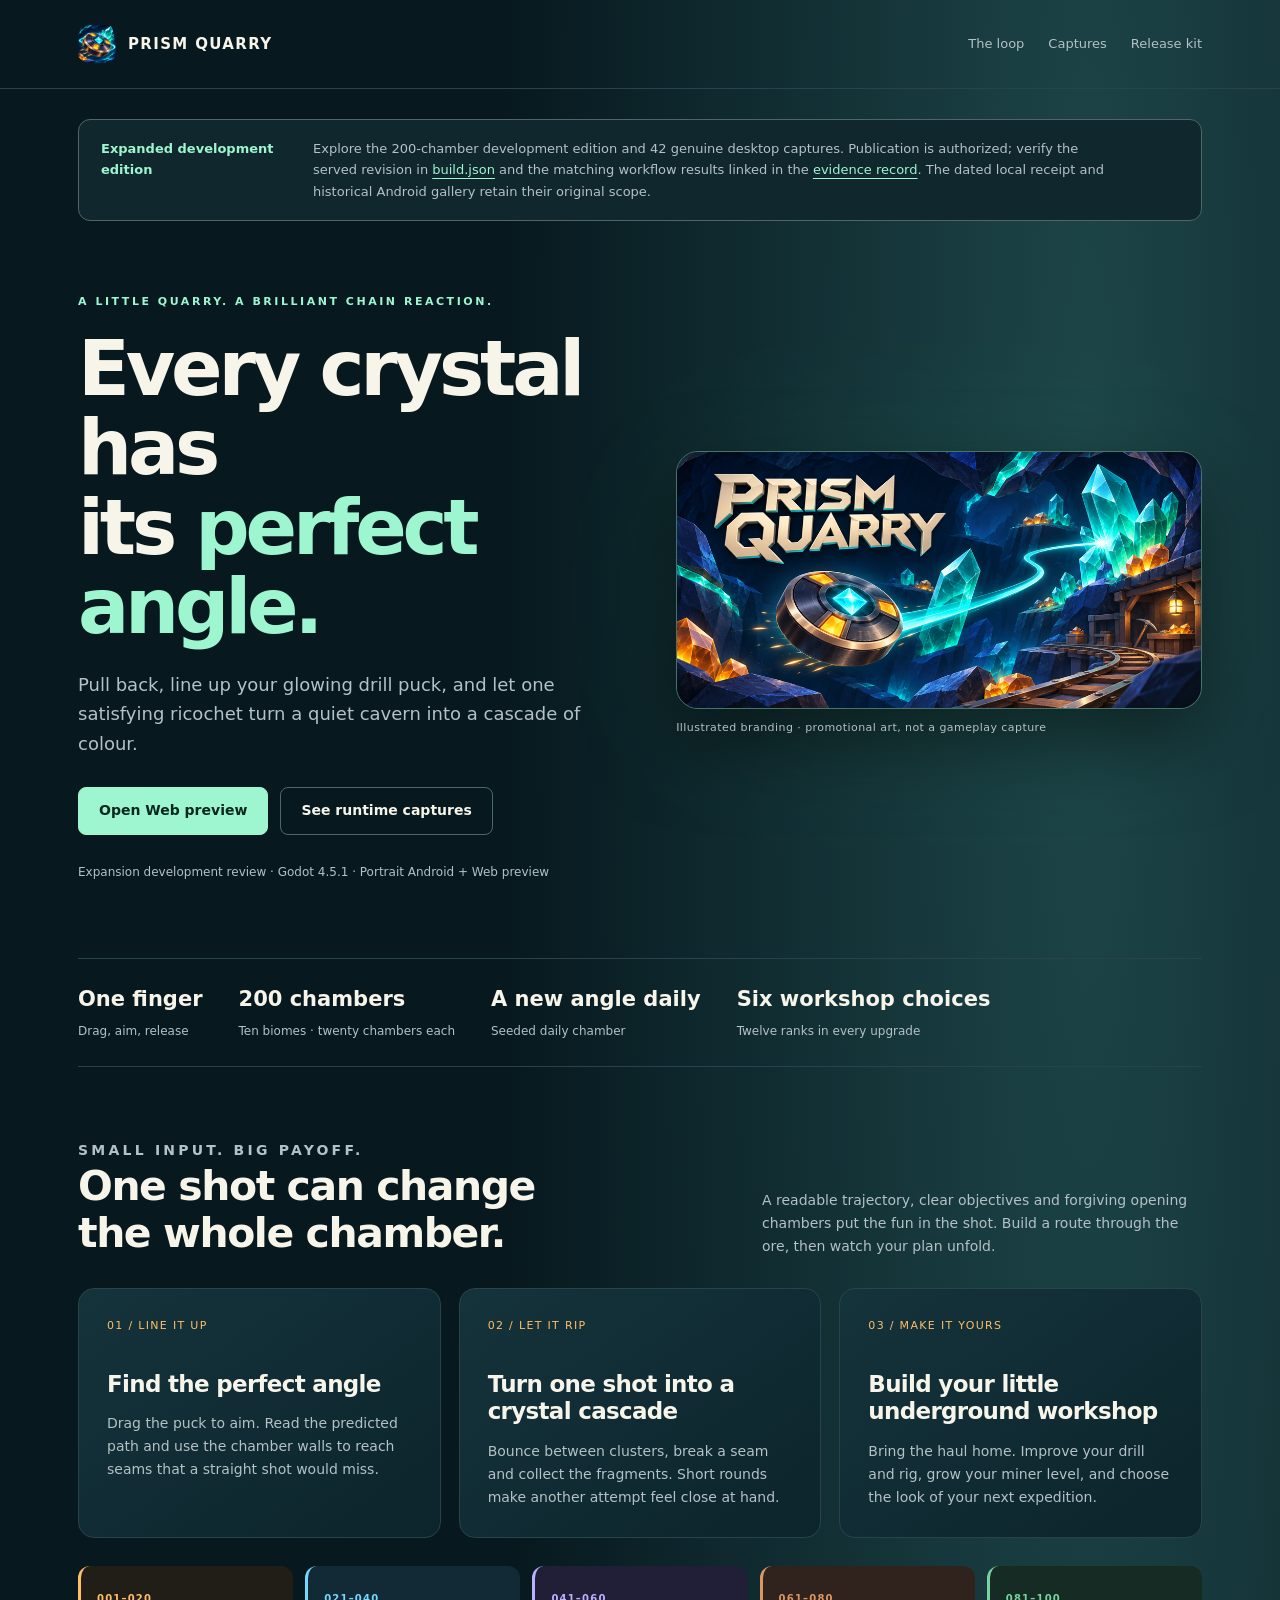
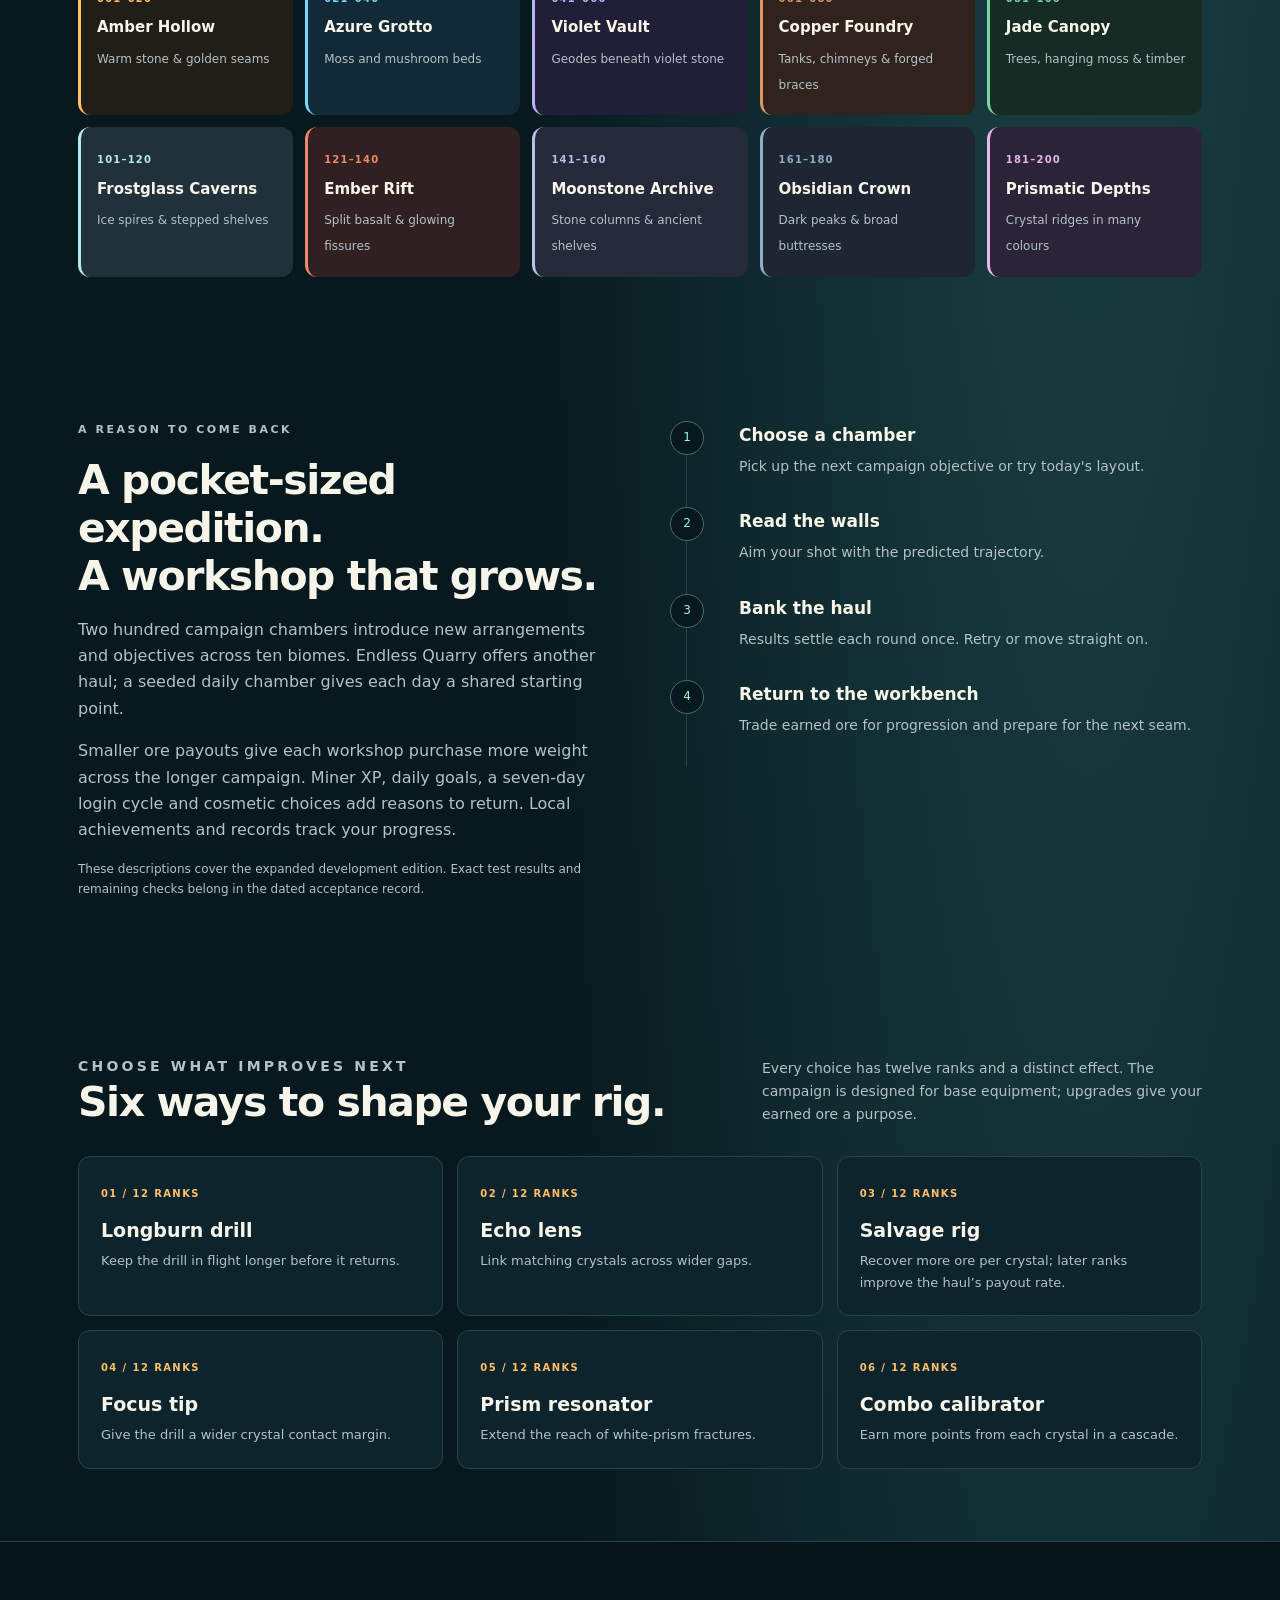
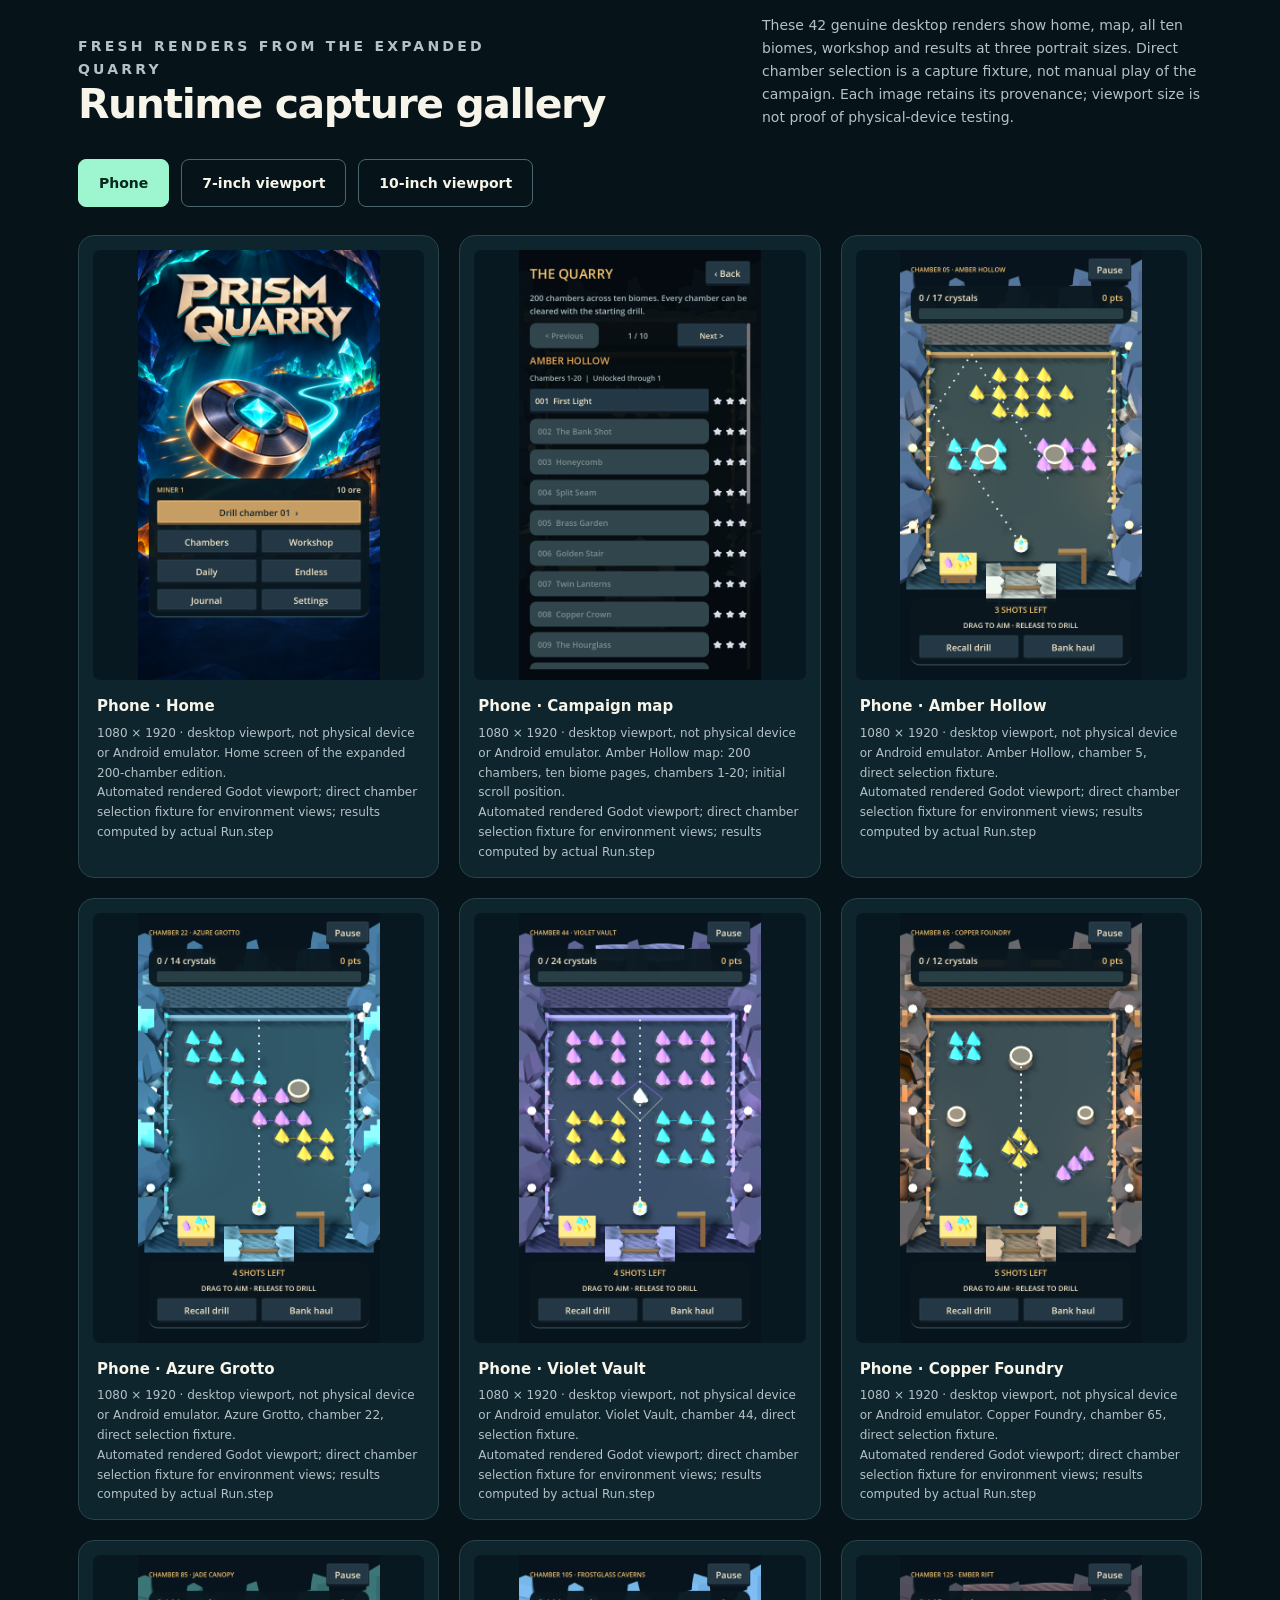
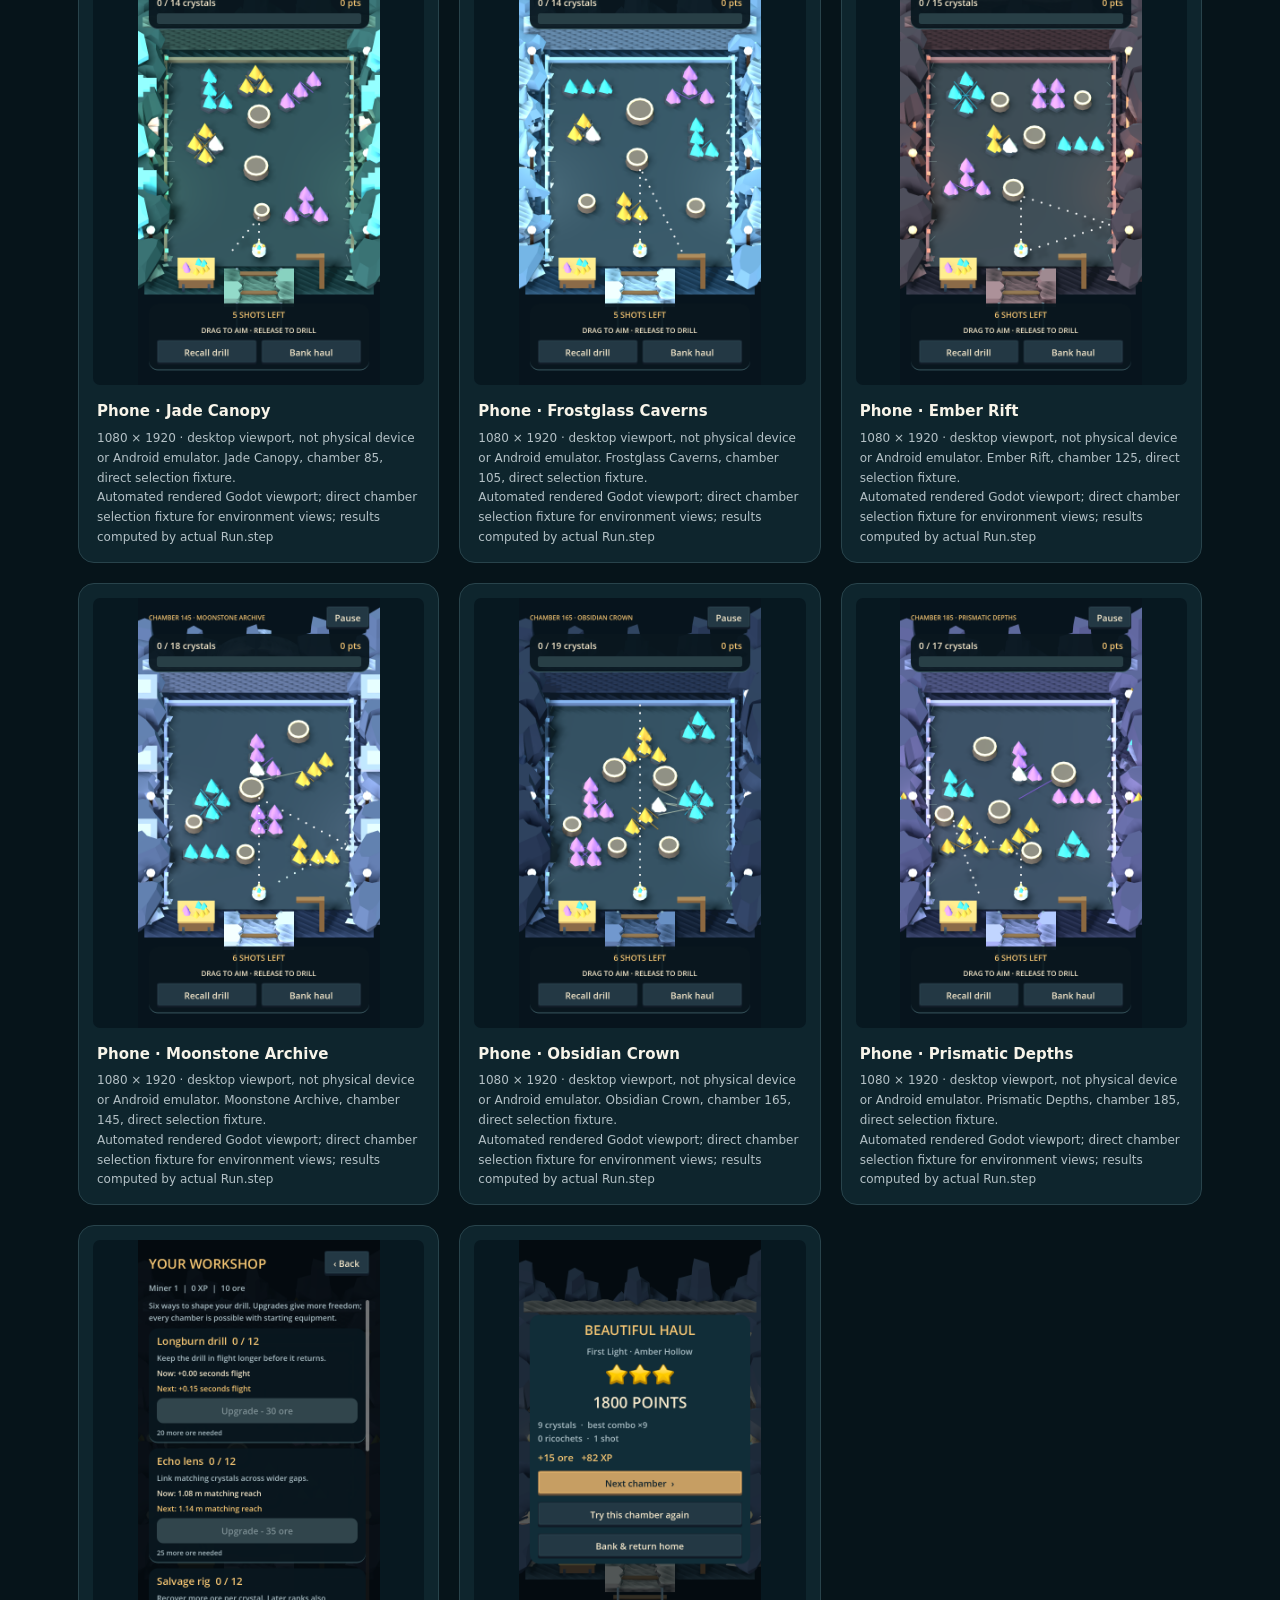
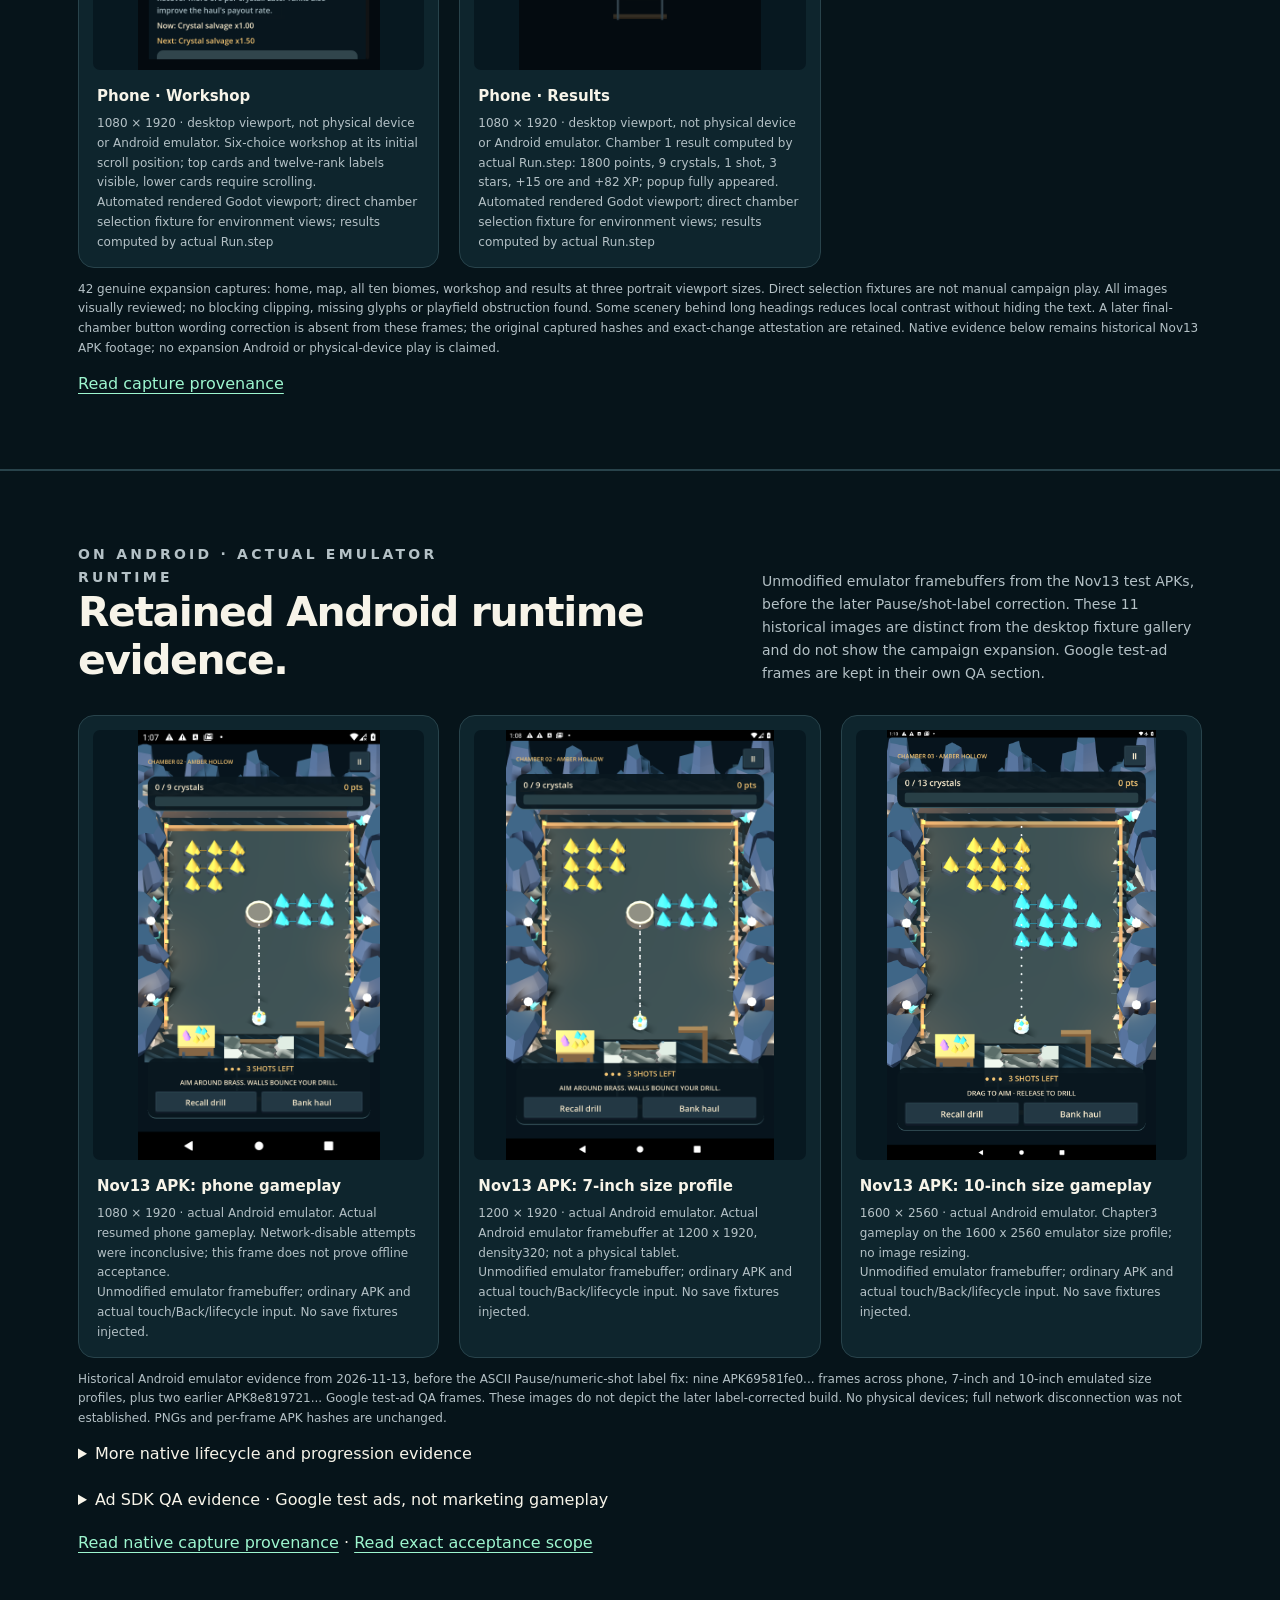
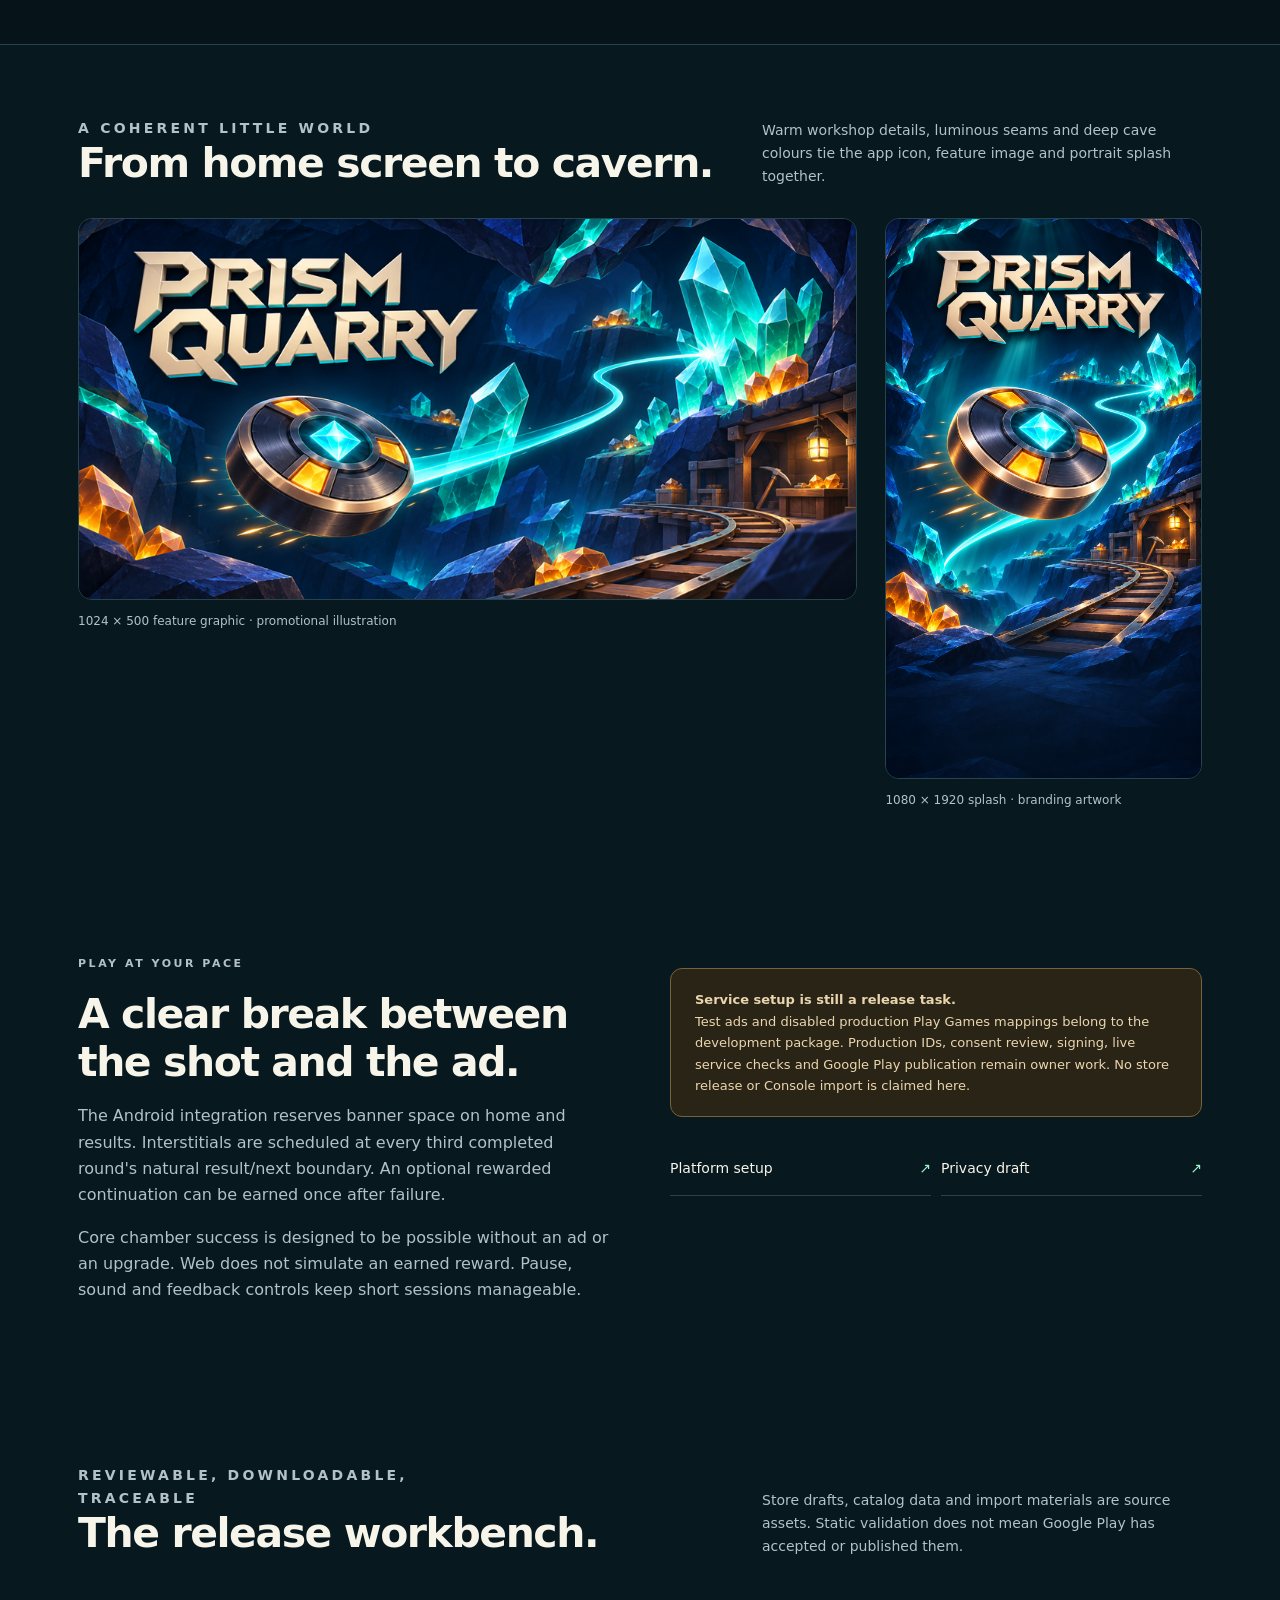
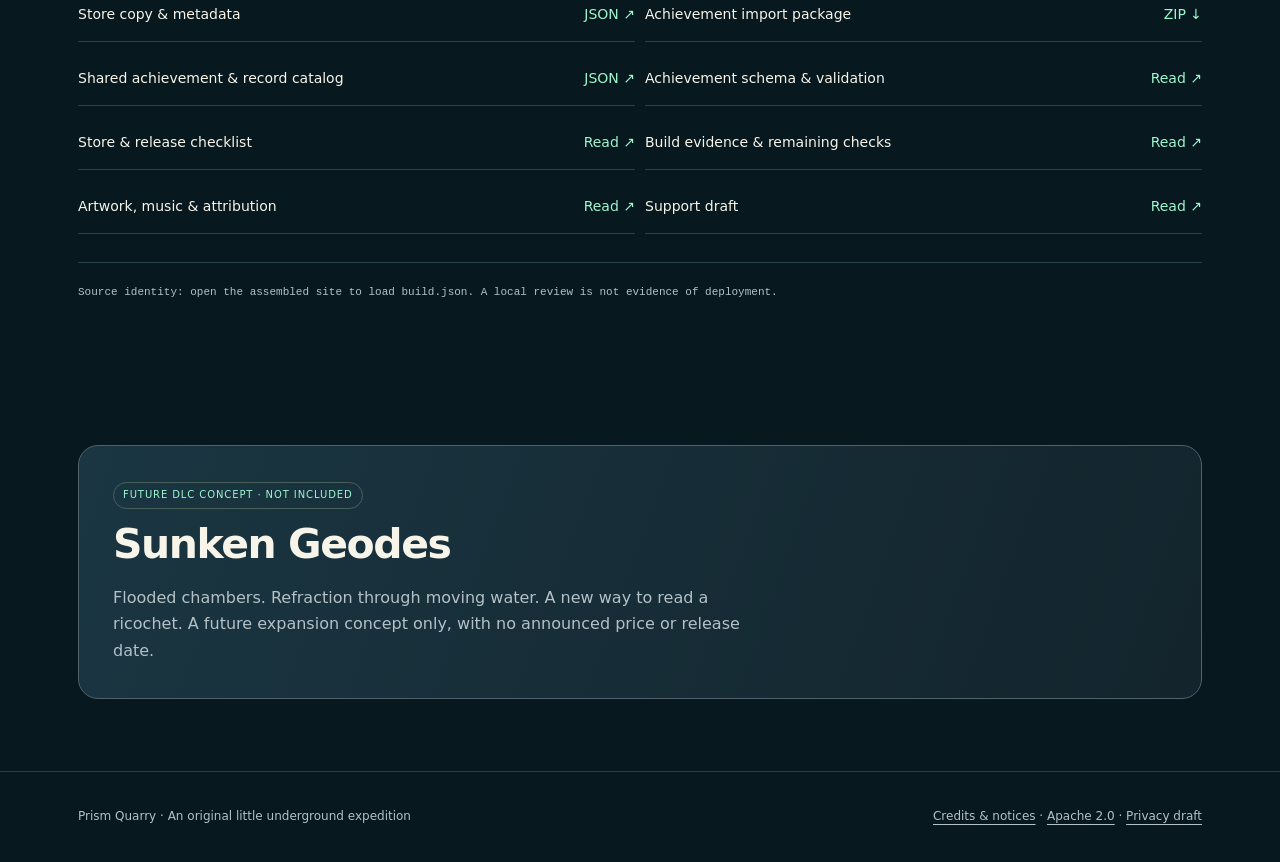
==== commit 012fa0eb: "Make capture validation portable to clean CI checkouts" ====
--- a/review/index.html
+++ b/review/index.html
@@ -1,7 +1,7 @@
 <!doctype html>
 <html lang="en"><head><meta charset="utf-8"><meta name="viewport" content="width=device-width,initial-scale=1"><meta name="theme-color" content="#07191f"><meta name="description" content="Prism Quarry development review: a one-finger crystal ricochet game, genuine runtime evidence, and release materials."><title>Prism Quarry — The next great angle</title><link rel="icon" href="../marketing/app-icon-512.png"><link rel="stylesheet" href="style.css"></head>
 <body><a class="skip" href="#main">Skip to content</a><header><div class="wrap nav"><a class="brand" href="../"><img src="../marketing/app-icon-512.png" alt="">PRISM QUARRY</a><nav aria-label="Main"><a href="#gameplay">The loop</a><a href="#captures">Captures</a><a href="#release">Release kit</a></nav></div></header>
-<main id="main"><div class="wrap"><aside class="scope-note"><b>Expansion development snapshot</b><span>This local review shows the 200-chamber expansion and 42 freshly rendered desktop captures. The public Web preview remains the earlier edition until a new deployment is verified. Expansion acceptance is recorded separately from the historical Android gallery.</span></aside><div class="hero"><div><p class="eyebrow">A little quarry. A brilliant chain reaction.</p><h1>Every crystal has<br>its <em>perfect angle.</em></h1><p class="lede">Pull back, line up your glowing drill puck, and let one satisfying ricochet turn a quiet cavern into a cascade of colour.</p><div class="actions"><a class="button" href="../">Open Web preview</a><a class="button secondary" href="#captures">See runtime captures</a></div><p class="fine">Expansion development review · Godot 4.5.1 · Portrait Android + Web preview</p></div><figure class="hero-art"><img src="../marketing/feature-graphic-1024x500.png" alt="Prism Quarry illustrated cave key art" width="1024" height="500"><figcaption>Illustrated branding · promotional art, not a gameplay capture</figcaption></figure></div><div class="rule"><div><b>One finger</b><span>Drag, aim, release</span></div><div><b>200 chambers</b><span>Ten biomes · twenty chambers each</span></div><div><b>A new angle daily</b><span>Seeded daily chamber</span></div><div><b>Six workshop choices</b><span>Twelve ranks in every upgrade</span></div></div>
+<main id="main"><div class="wrap"><aside class="scope-note"><b>Expanded development edition</b><span>Explore the 200-chamber development edition and 42 genuine desktop captures. Publication is authorized; verify the served revision in <a href="../build.json">build.json</a> and the matching workflow results linked in the <a href="../docs/EXPANSION_ACCEPTANCE.md">evidence record</a>. The dated local receipt and historical Android gallery retain their original scope.</span></aside><div class="hero"><div><p class="eyebrow">A little quarry. A brilliant chain reaction.</p><h1>Every crystal has<br>its <em>perfect angle.</em></h1><p class="lede">Pull back, line up your glowing drill puck, and let one satisfying ricochet turn a quiet cavern into a cascade of colour.</p><div class="actions"><a class="button" href="../">Open Web preview</a><a class="button secondary" href="#captures">See runtime captures</a></div><p class="fine">Expansion development review · Godot 4.5.1 · Portrait Android + Web preview</p></div><figure class="hero-art"><img src="../marketing/feature-graphic-1024x500.png" alt="Prism Quarry illustrated cave key art" width="1024" height="500"><figcaption>Illustrated branding · promotional art, not a gameplay capture</figcaption></figure></div><div class="rule"><div><b>One finger</b><span>Drag, aim, release</span></div><div><b>200 chambers</b><span>Ten biomes · twenty chambers each</span></div><div><b>A new angle daily</b><span>Seeded daily chamber</span></div><div><b>Six workshop choices</b><span>Twelve ranks in every upgrade</span></div></div>
 <section id="gameplay"><div class="section-head"><div><p class="eyebrow">Small input. Big payoff.</p><h2>One shot can change<br>the whole chamber.</h2></div><p>A readable trajectory, clear objectives and forgiving opening chambers put the fun in the shot. Build a route through the ore, then watch your plan unfold.</p></div><div class="cards"><article class="card"><span class="number">01 / LINE IT UP</span><h3>Find the perfect angle</h3><p>Drag the puck to aim. Read the predicted path and use the chamber walls to reach seams that a straight shot would miss.</p></article><article class="card"><span class="number">02 / LET IT RIP</span><h3>Turn one shot into a crystal cascade</h3><p>Bounce between clusters, break a seam and collect the fragments. Short rounds make another attempt feel close at hand.</p></article><article class="card"><span class="number">03 / MAKE IT YOURS</span><h3>Build your little underground workshop</h3><p>Bring the haul home. Improve your drill and rig, grow your miner level, and choose the look of your next expedition.</p></article></div><div class="worlds" aria-label="Ten campaign biomes"><div class="world"><span class="world-range">001–020</span><b>Amber Hollow</b><small>Warm stone & golden seams</small></div><div class="world"><span class="world-range">021–040</span><b>Azure Grotto</b><small>Moss and mushroom beds</small></div><div class="world"><span class="world-range">041–060</span><b>Violet Vault</b><small>Geodes beneath violet stone</small></div><div class="world"><span class="world-range">061–080</span><b>Copper Foundry</b><small>Tanks, chimneys & forged braces</small></div><div class="world"><span class="world-range">081–100</span><b>Jade Canopy</b><small>Trees, hanging moss & timber</small></div><div class="world"><span class="world-range">101–120</span><b>Frostglass Caverns</b><small>Ice spires & stepped shelves</small></div><div class="world"><span class="world-range">121–140</span><b>Ember Rift</b><small>Split basalt & glowing fissures</small></div><div class="world"><span class="world-range">141–160</span><b>Moonstone Archive</b><small>Stone columns & ancient shelves</small></div><div class="world"><span class="world-range">161–180</span><b>Obsidian Crown</b><small>Dark peaks & broad buttresses</small></div><div class="world"><span class="world-range">181–200</span><b>Prismatic Depths</b><small>Crystal ridges in many colours</small></div></div></section>
 <section class="split"><div class="copy"><p class="eyebrow">A reason to come back</p><h2>A pocket-sized expedition.<br>A workshop that grows.</h2><p>Two hundred campaign chambers introduce new arrangements and objectives across ten biomes. Endless Quarry offers another haul; a seeded daily chamber gives each day a shared starting point.</p><p>Smaller ore payouts give each workshop purchase more weight across the longer campaign. Miner XP, daily goals, a seven-day login cycle and cosmetic choices add reasons to return. Local achievements and records track your progress.</p><p class="fine">These descriptions cover the expanded development edition. Exact test results and remaining checks belong in the dated acceptance record.</p></div><ol class="steps"><li><b>Choose a chamber</b><span>Pick up the next campaign objective or try today's layout.</span></li><li><b>Read the walls</b><span>Aim your shot with the predicted trajectory.</span></li><li><b>Bank the haul</b><span>Results settle each round once. Retry or move straight on.</span></li><li><b>Return to the workbench</b><span>Trade earned ore for progression and prepare for the next seam.</span></li></ol></section><section id="workshop"><div class="section-head"><div><p class="eyebrow">Choose what improves next</p><h2>Six ways to shape your rig.</h2></div><p>Every choice has twelve ranks and a distinct effect. The campaign is designed for base equipment; upgrades give your earned ore a purpose.</p></div><div class="upgrade-grid"><article class="upgrade"><span class="number">01 / 12 RANKS</span><h3>Longburn drill</h3><p>Keep the drill in flight longer before it returns.</p></article><article class="upgrade"><span class="number">02 / 12 RANKS</span><h3>Echo lens</h3><p>Link matching crystals across wider gaps.</p></article><article class="upgrade"><span class="number">03 / 12 RANKS</span><h3>Salvage rig</h3><p>Recover more ore per crystal; later ranks improve the haul’s payout rate.</p></article><article class="upgrade"><span class="number">04 / 12 RANKS</span><h3>Focus tip</h3><p>Give the drill a wider crystal contact margin.</p></article><article class="upgrade"><span class="number">05 / 12 RANKS</span><h3>Prism resonator</h3><p>Extend the reach of white-prism fractures.</p></article><article class="upgrade"><span class="number">06 / 12 RANKS</span><h3>Combo calibrator</h3><p>Earn more points from each crystal in a cascade.</p></article></div></section></div>
 <section id="captures" class="evidence"><div class="wrap"><div class="section-head"><div><p class="eyebrow">Fresh renders from the expanded quarry</p><h2>Runtime capture gallery</h2></div><p>These 42 genuine desktop renders show home, map, all ten biomes, workshop and results at three portrait sizes. Direct chamber selection is a capture fixture, not manual play of the campaign. Each image retains its provenance; viewport size is not proof of physical-device testing.</p></div><div id="capture-gallery" class="gallery"><figure class="capture"><a href="../marketing/screenshots/phone/home.png"><img src="../marketing/screenshots/phone/home.png" alt="Actual desktop Godot viewport: Home" loading="lazy"></a><figcaption><strong>Home - desktop viewport</strong>1080 x 1920. Expanded-edition rendered fixture; not Android or physical-device evidence.</figcaption></figure><figure class="capture"><a href="../marketing/screenshots/phone/gameplay.png"><img src="../marketing/screenshots/phone/gameplay.png" alt="Actual desktop Godot viewport: Amber Hollow gameplay" loading="lazy"></a><figcaption><strong>Amber Hollow gameplay - desktop viewport</strong>1080 x 1920. Expanded-edition rendered fixture; not Android or physical-device evidence.</figcaption></figure><figure class="capture"><a href="../marketing/screenshots/phone/results.png"><img src="../marketing/screenshots/phone/results.png" alt="Actual desktop Godot viewport: Results" loading="lazy"></a><figcaption><strong>Results - desktop viewport</strong>1080 x 1920. Expanded-edition rendered fixture; not Android or physical-device evidence.</figcaption></figure></div><p class="fine" id="capture-note">These genuine expansion fallback images also work when opened from disk. HTTP enables profile controls; provenance identifies each capture and source.</p><a href="../marketing/screenshots/provenance.json">Read capture provenance</a></div></section>
